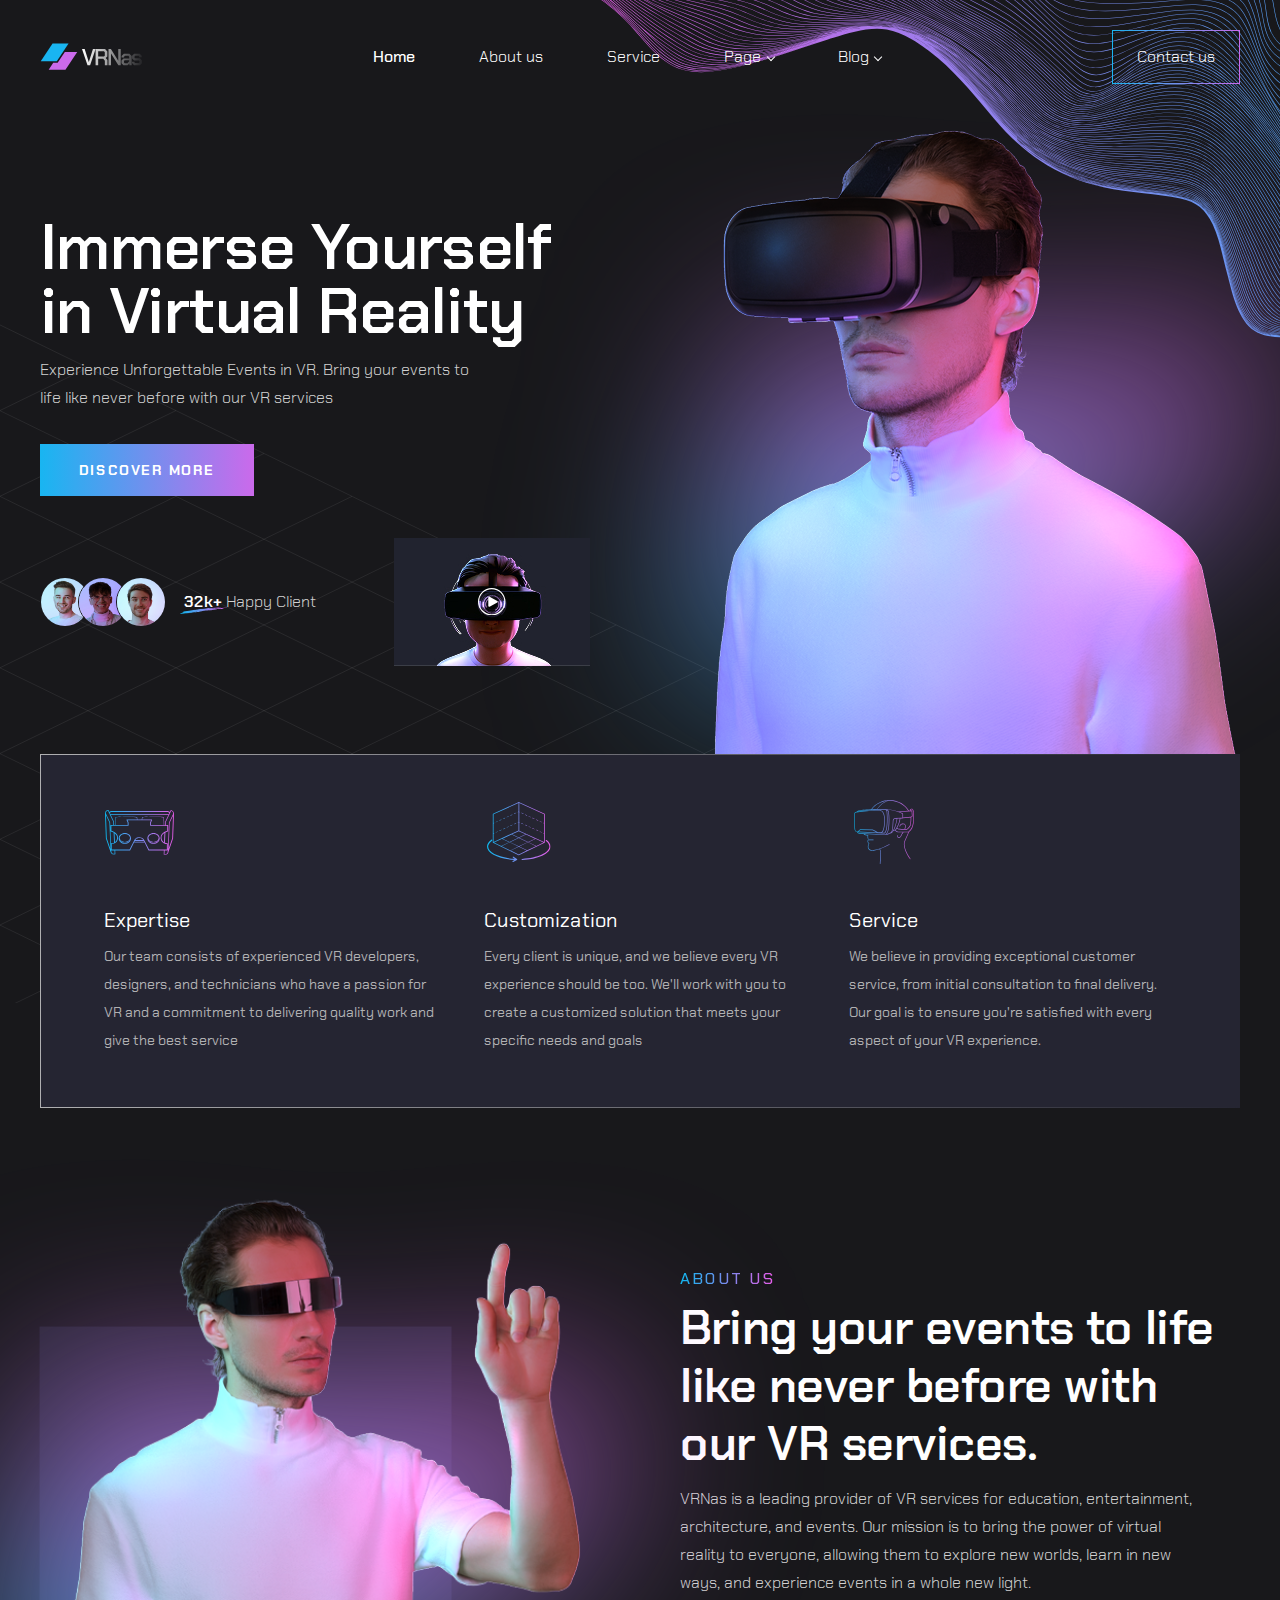
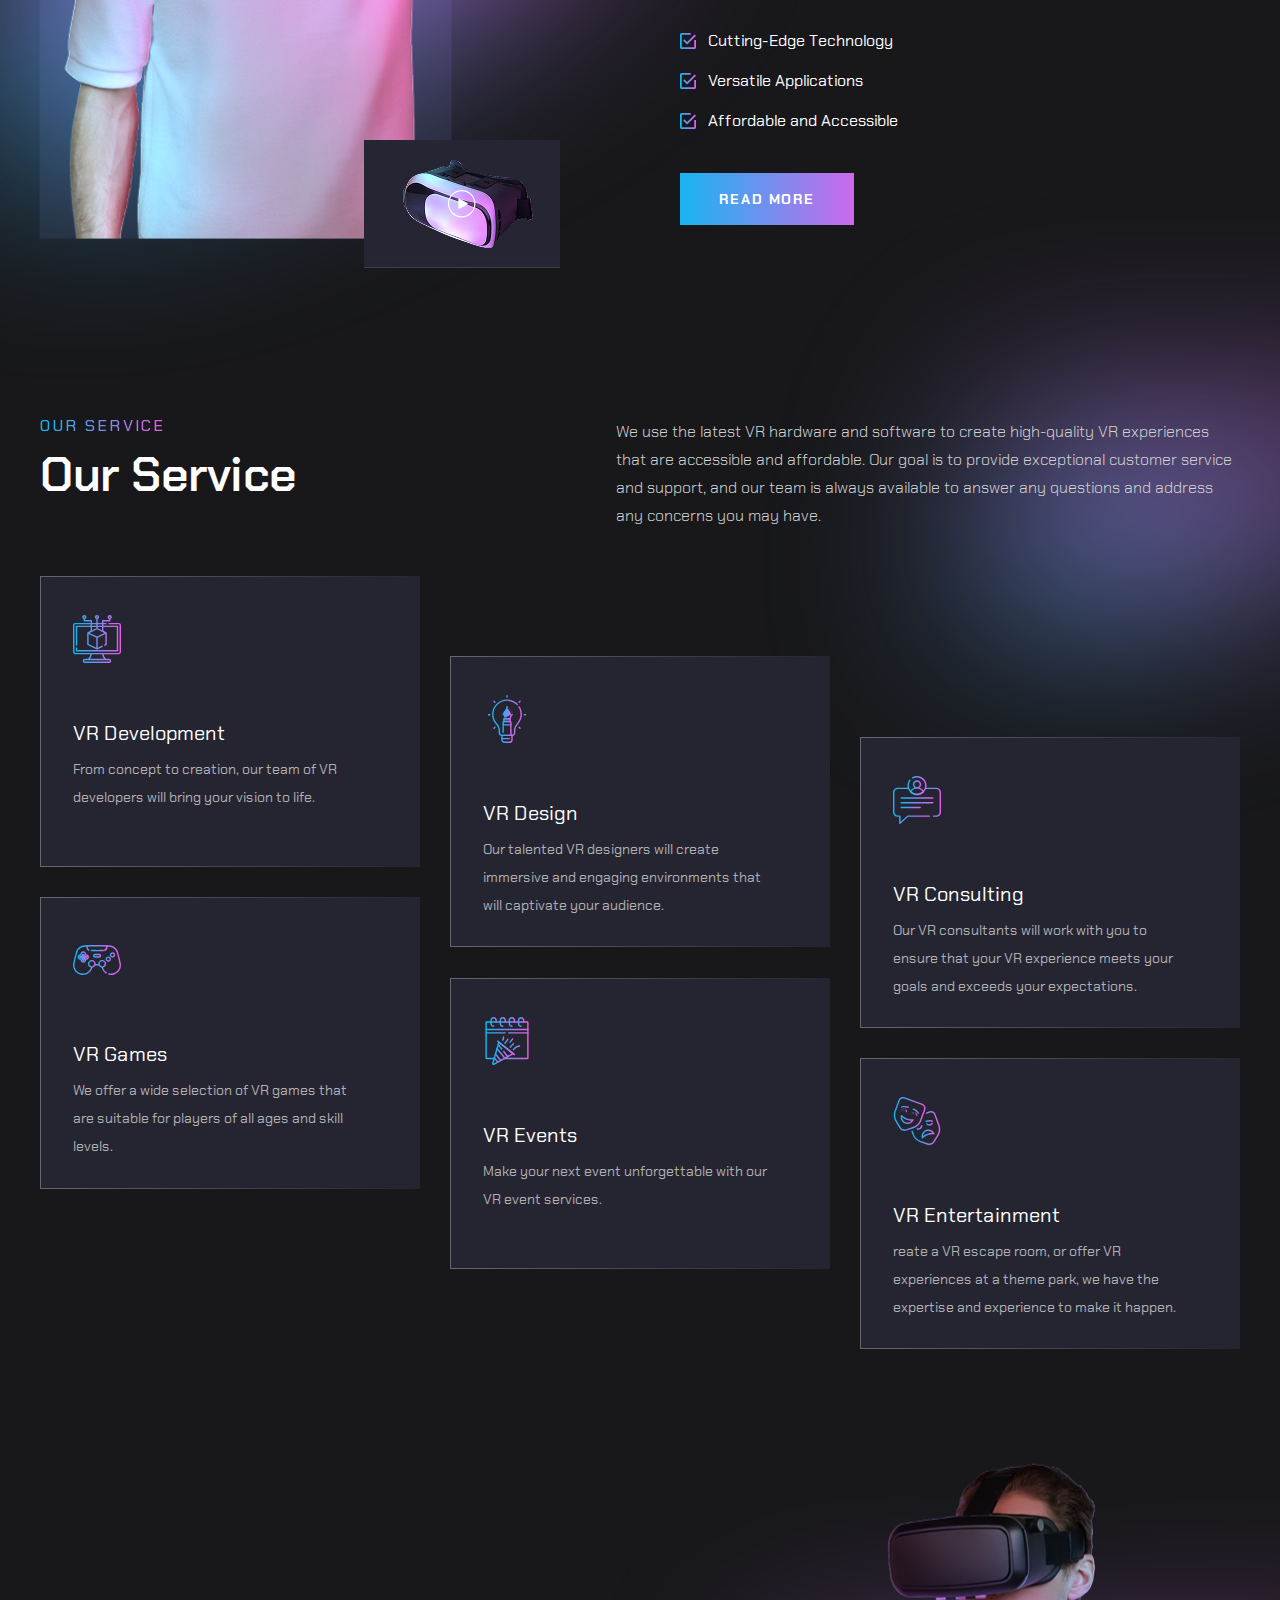
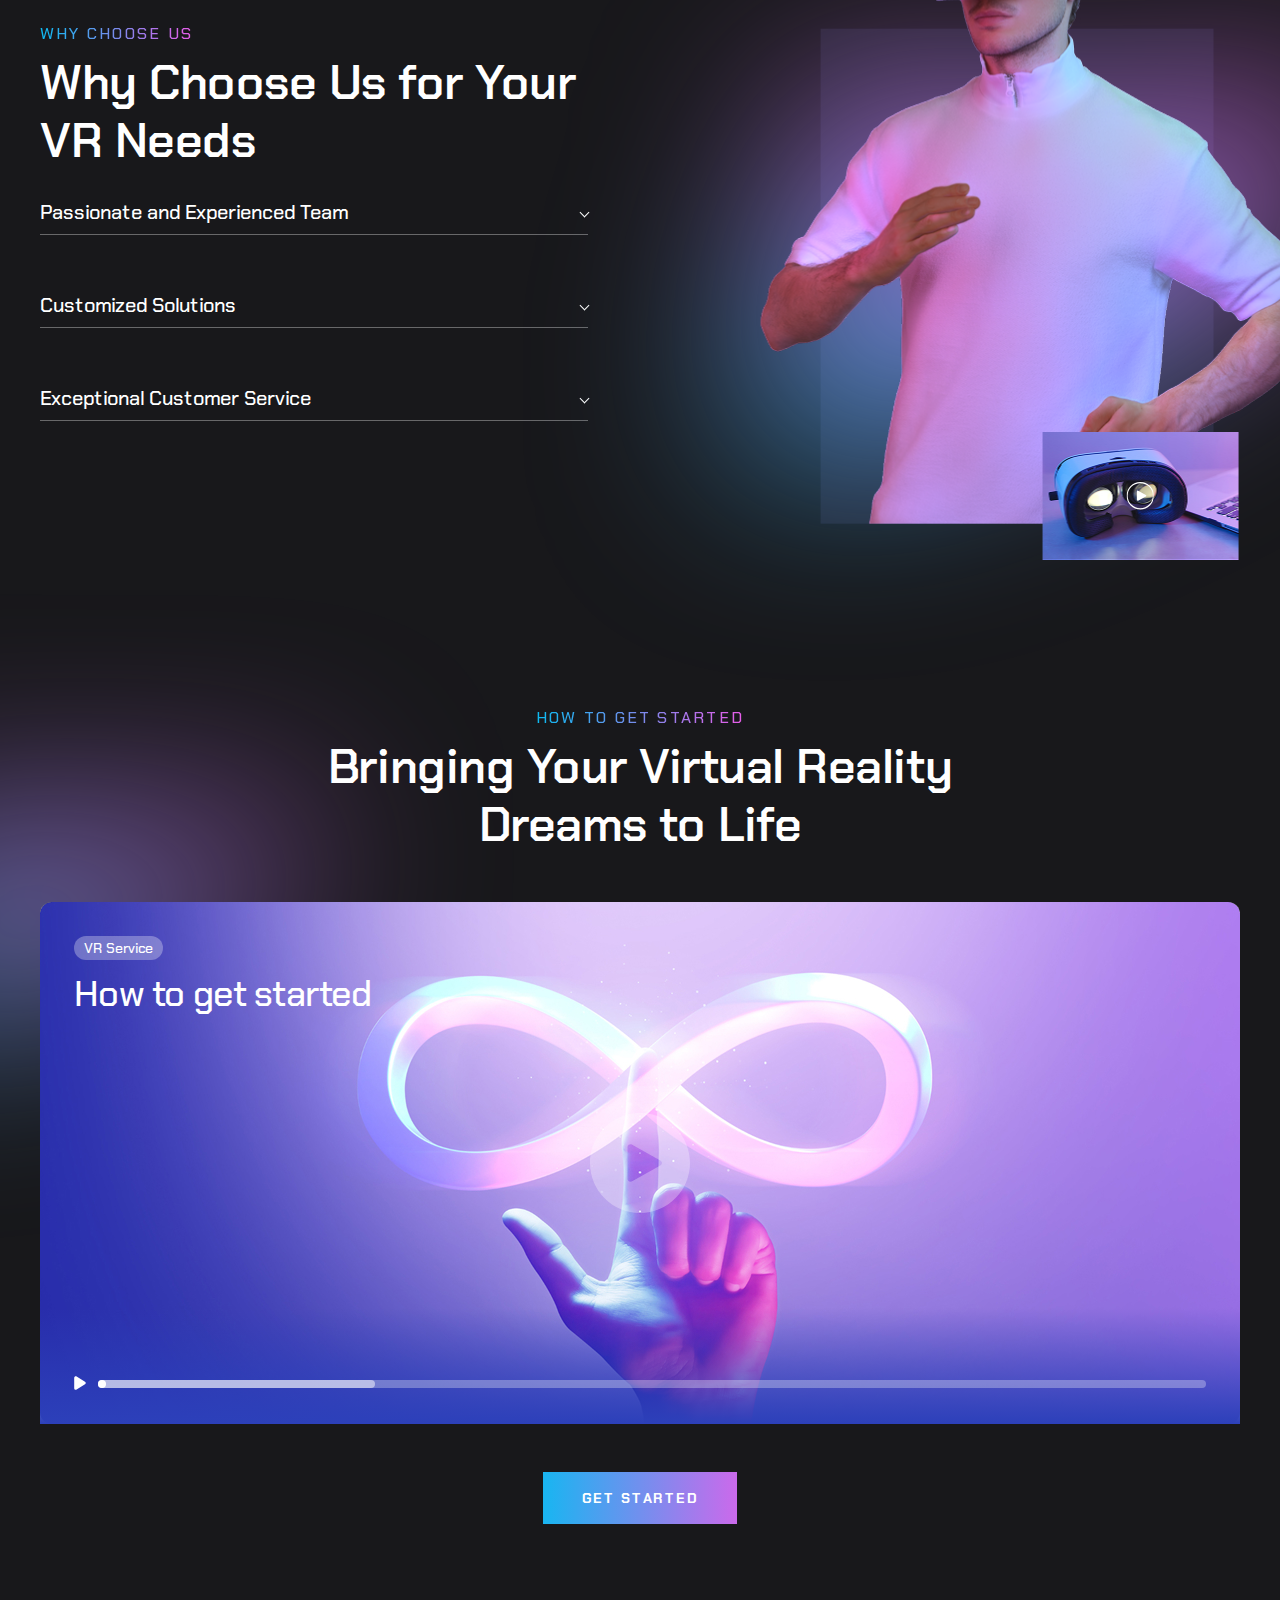
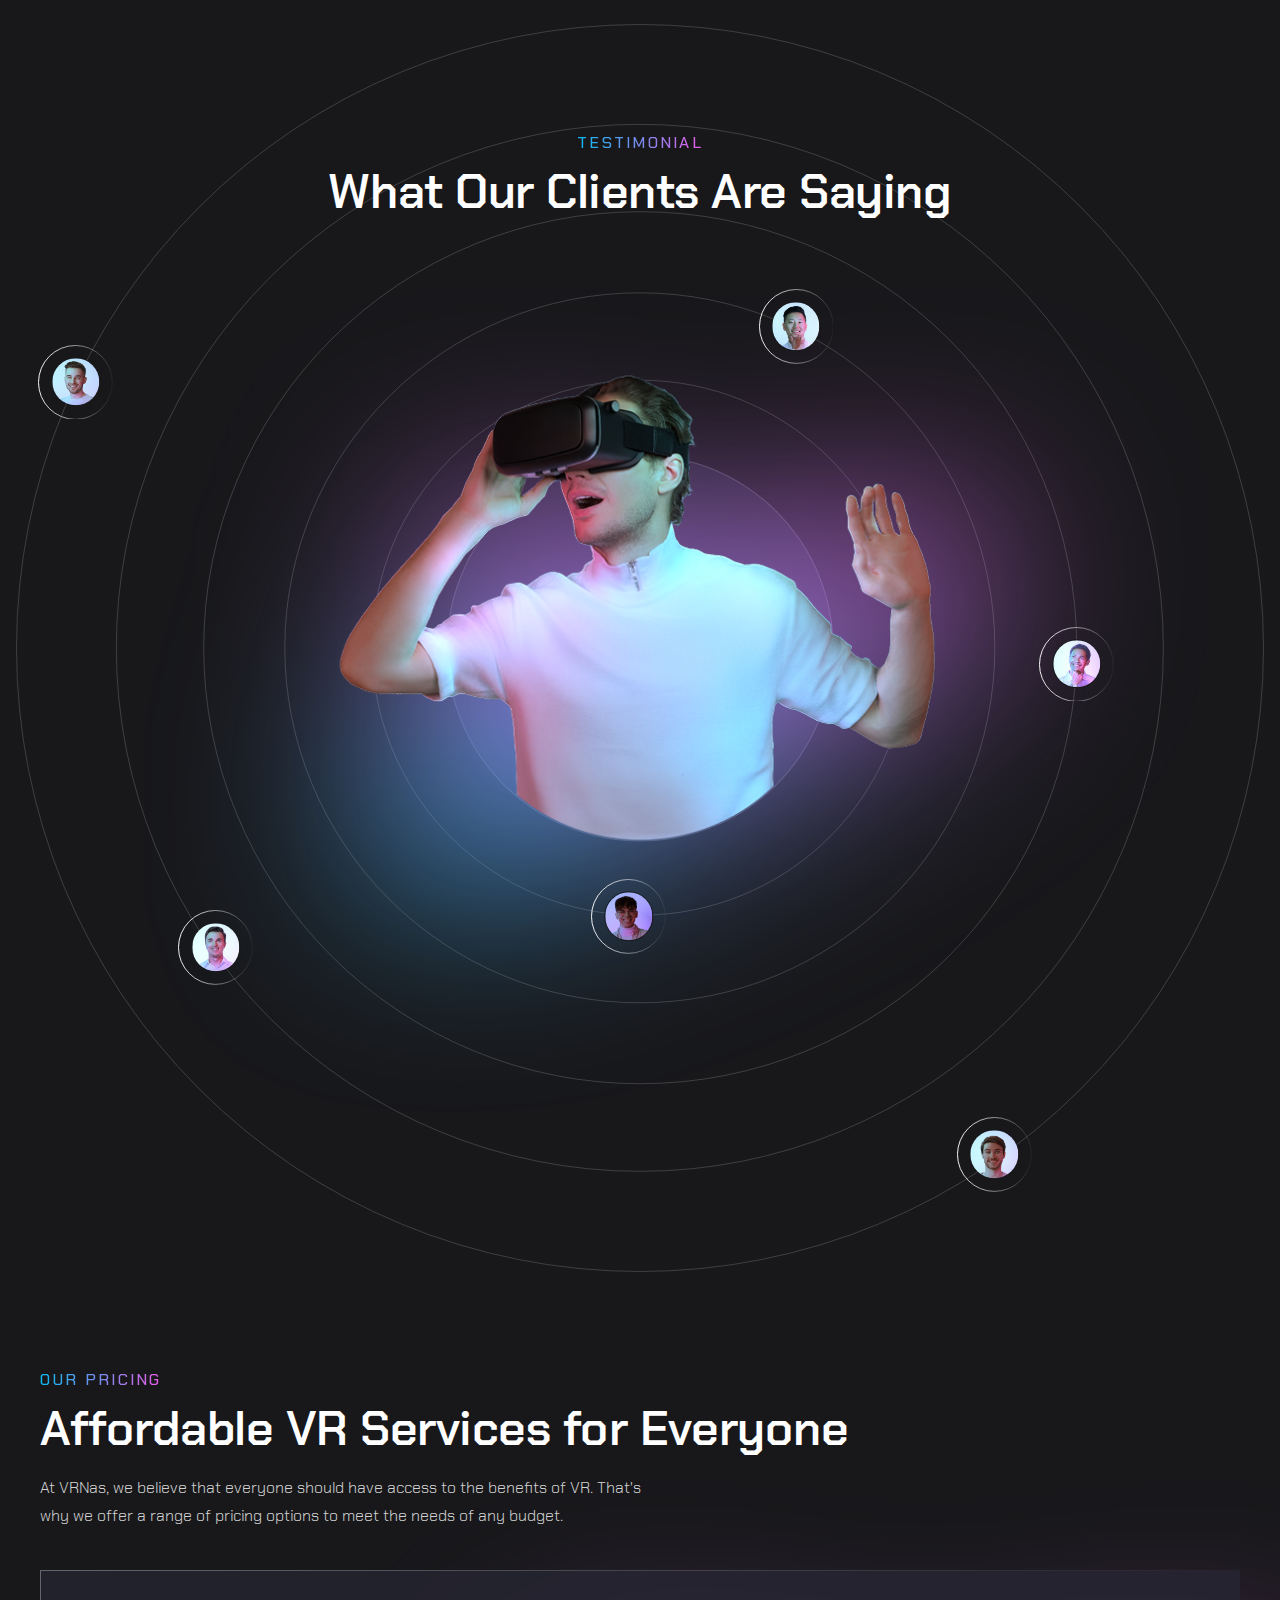
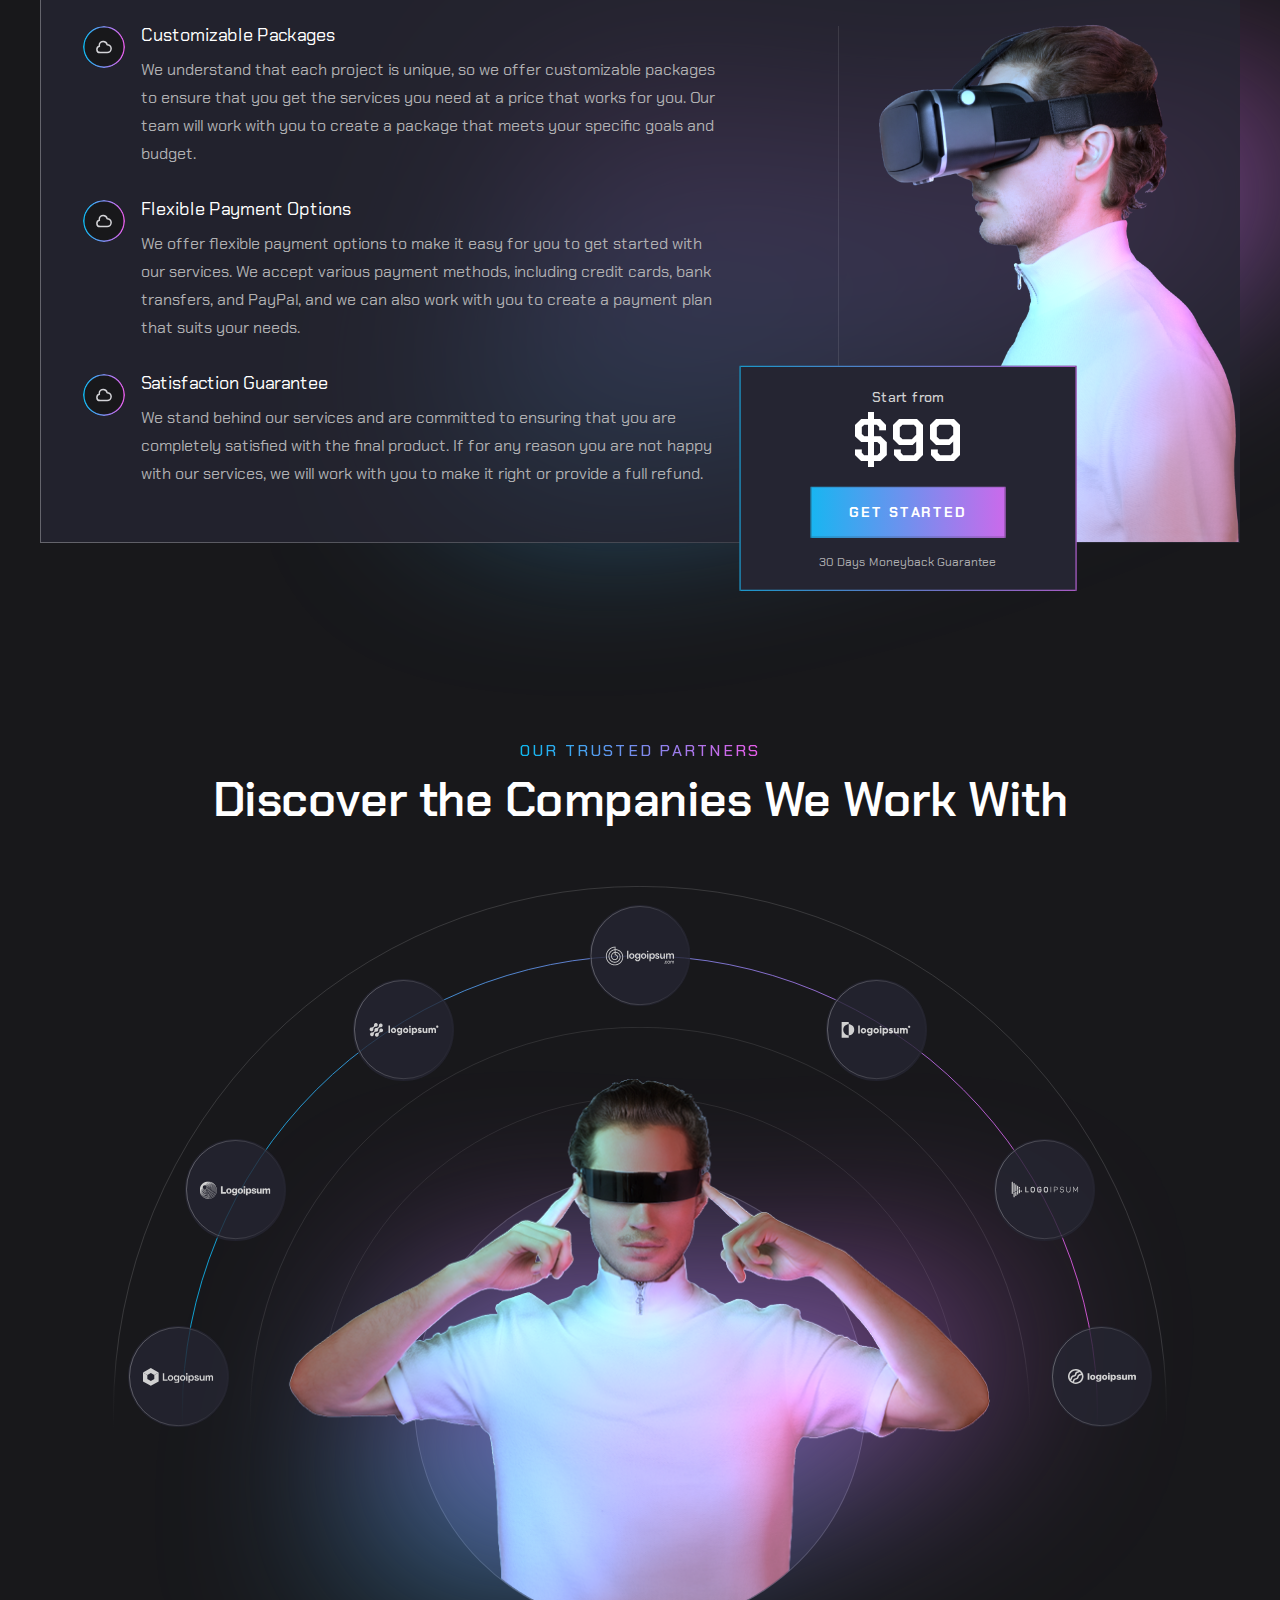
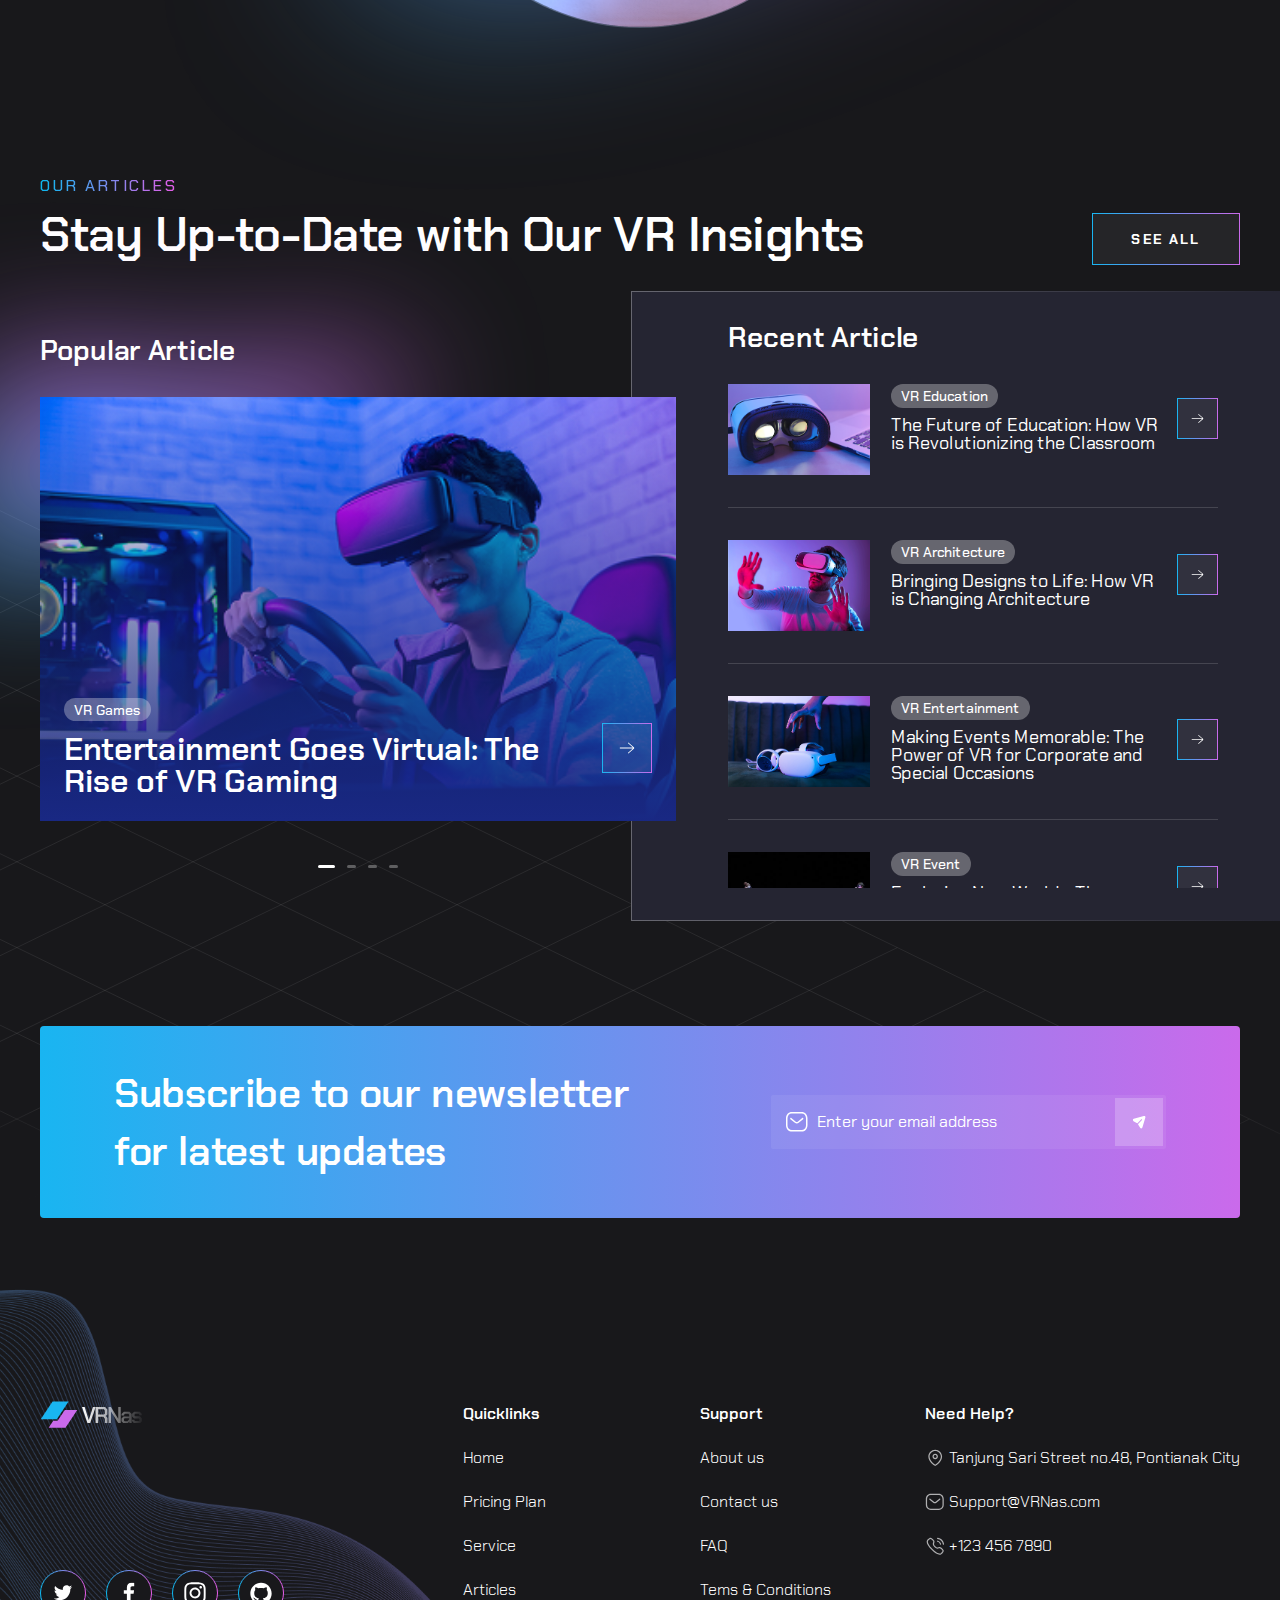
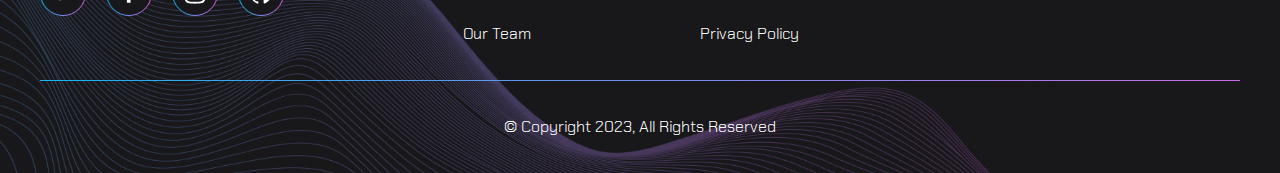
==== index.html @ c892d9ae "first commit" ====
<!DOCTYPE html>
<html>
<head>
    <meta charset="UTF-8">
    <meta name="viewport" content="width=device-width, initial-scale=1.0, maximum-scale=1.0, user-scalable=0">
    <meta name="robots" content="none">
    <meta name="Author" content="somePers">
    <link rel="stylesheet" href="css/index.css">
    <title>VRNas</title>
</head>
<body>
    <div class="_wrapper">
        <header class="header">
            <div class="header__corner-decor">
                <img src="img/decorations/corner_header.svg" alt="decor">
            </div>
            <div class="_container">
                <a class="header__logo logo" href="index.html">
                    <div class="logo__icon">
                        <svg width="38" height="30" viewBox="0 0 38 30" fill="none" xmlns="http://www.w3.org/2000/svg">
                            <path d="M12.5394 1.53809H28.5614L16.782 19.2095H0.76001L12.5394 1.53809Z" fill="#19B5F1" />
                            <path d="M13.241 20.8474L8.67859 27.692H25.4606L37.24 10.0205H24.8538L17.6369 20.8474H13.241Z" fill="#CA6AEB" />
                        </svg>
                    </div>
                    <div class="logo__title">
                        <svg width="59" height="16" viewBox="0 0 59 16" fill="none" xmlns="http://www.w3.org/2000/svg">
                            <path d="M0 0H2.62375L6.66869 12.8457H6.71242L10.7574 0H13.3811L7.9587 16H5.42241L0 0Z" fill="url(#paint0_linear_21_12729)" />
                            <path d="M25.0044 10.8343V16H22.4681V11.4743L20.8938 9.66857H15.9087V16H13.3724V0H22.6867L24.9169 2.35429V7.26857L23.3208 8.93714L25.0044 10.8343ZM15.9087 7.47429H21.5498L22.4243 6.56V3.15429L21.5498 2.24H15.9087V7.47429Z" fill="url(#paint1_linear_21_12729)" />
                            <path d="M26.0974 0H28.4151L35.6304 11.6343H35.6741V0H38.1011V16H35.7834L28.5681 4.38857H28.5244V16H26.0974V0Z" fill="url(#paint2_linear_21_12729)" />
                            <path d="M38.8762 13.9657V11.2686L40.8222 9.25714H46.4414V7.56571L45.6324 6.72H42.1996L41.3906 7.56571V8.29714H38.9637V6.97143L41.1939 4.61714H46.6381L48.8683 6.97143V16H46.6163V14.24L44.8671 16H40.8222L38.8762 13.9657ZM44.6266 13.9657L46.4414 12.1371V11.1771H42.0029L41.3032 11.8857V13.28L41.9591 13.9657H44.6266Z" fill="url(#paint3_linear_21_12729)" />
                            <path d="M49.2047 13.8743V12.48H51.6316V13.2114L52.2438 13.8743H55.9608L56.573 13.2114V11.9771L55.939 11.3143H51.2381L49.2921 9.25714V6.69714L51.2818 4.61714H56.7698L58.7813 6.74286V8.13714H56.3544V7.40571L55.7422 6.74286H52.3313L51.7191 7.40571V8.54857L52.3532 9.21143H57.0322L59 11.2914V13.92L57.0103 16H51.2162L49.2047 13.8743Z" fill="url(#paint4_linear_21_12729)" />
                            <defs>
                              <linearGradient id="paint0_linear_21_12729" x1="-6.82717e-07" y1="6.50001" x2="62" y2="13.5" gradientUnits="userSpaceOnUse">
                                <stop stop-color="white" />
                                <stop offset="1" stop-color="white" stop-opacity="0" />
                              </linearGradient>
                              <linearGradient id="paint1_linear_21_12729" x1="-6.82717e-07" y1="6.50001" x2="62" y2="13.5" gradientUnits="userSpaceOnUse">
                                <stop stop-color="white" />
                                <stop offset="1" stop-color="white" stop-opacity="0" />
                              </linearGradient>
                              <linearGradient id="paint2_linear_21_12729" x1="-6.82717e-07" y1="6.50001" x2="62" y2="13.5" gradientUnits="userSpaceOnUse">
                                <stop stop-color="white" />
                                <stop offset="1" stop-color="white" stop-opacity="0" />
                              </linearGradient>
                              <linearGradient id="paint3_linear_21_12729" x1="-6.82717e-07" y1="6.50001" x2="62" y2="13.5" gradientUnits="userSpaceOnUse">
                                <stop stop-color="white" />
                                <stop offset="1" stop-color="white" stop-opacity="0" />
                              </linearGradient>
                              <linearGradient id="paint4_linear_21_12729" x1="-6.82717e-07" y1="6.50001" x2="62" y2="13.5" gradientUnits="userSpaceOnUse">
                                <stop stop-color="white" />
                                <stop offset="1" stop-color="white" stop-opacity="0" />
                              </linearGradient>
                            </defs>
                        </svg>
                    </div>
                </a>
                <nav class="header__menu" data-menu="main">
                    <a class="header__menu-close" href="#" data-close-menu="main"></a>
                    <ul class="header__list">
                        <li class="header__menu-item _selected"><a href="./index.html">Home</a></li>
                        <li class="header__menu-item"><a href="./about.html">About us</a></li>
                        <li class="header__menu-item"><a href="./service.html">Service</a></li>
                        <li class="header__menu-item _has-list">
                            <a href="##" data-open-context="page">Page</a>
                            <ul class="header__second-list" data-context="page">
                                <a class="header__second-close" href="##" data-close-context="page"></a>
                                <li class="header__menu-item"><a href="./pricing_plan.html">Pricing Plan</a></li>
                                <li class="header__menu-item"><a href="./tems_&_conditions.html">Tems & Conditions</a></li>
                                <li class="header__menu-item"><a href="./privacy_policy.html">Privacy Policy</a></li>
                                <li class="header__menu-item"><a href="./faq.html">FAQ</a></li>
                            </ul>
                        </li>
                        <li class="header__menu-item _has-list">
                            <a href="#" data-open-context="blog">Blog</a>
                            <ul class="header__second-list" data-context="blog">
                                <a class="header__second-close" href="#" data-close-context="blog"></a>
                                <li class="header__menu-item"><a href="./articles.html">Articles</a></li>
                                <li class="header__menu-item"><a href="./team.html">Our Team</a></li>
                            </ul>
                        </li>
                        <li class="header__menu-item _contacts"><a href="./contacts.html">Contact us</a></li>
                    </ul>
                </nav>
                <a href="#" class="header__contact-us">Contact us</a>
                <a class="header__burger" href="#" data-open-menu="main">
                    <svg width="16" height="16" viewBox="0 0 16 16" fill="none" xmlns="http://www.w3.org/2000/svg">
                        <path d="M2.66667 4H13.3333V5.33333H2.66667V4ZM5.33333 7.33333H13.3333V8.66667H5.33333V7.33333ZM8.66667 10.6667H13.3333V12H8.66667V10.6667Z" fill="white" />
                    </svg>
                </a>
            </div>
        </header>
        <main class="page">
            <section class="greeting">
                <div class="greeting__net-decor">
                    <img src="img/decorations/net_top.svg" alt="decoration">
                </div>
                <div class="_container">
                    <div class="greeting__illustration">
                        <div class="greeting__info">
                            <div class="greeting__text-wrapper">
                                <h1 class="greeting__title">Immerse Yourself in Virtual Reality</h1>
                                <p class="greeting__description">Experience Unforgettable Events in VR. Bring your events to life like never before with our VR services</p>
                                <a href="#" class="greeting__more grad-button">discover more</a>
                            </div>
                            <div class="greeting__row">
                                <div class="greeting__clients">
                                    <div class="greeting__clients-avatars">
                                        <div class="greeting__clients-avatar avatar">
                                            <img src="img/photos/photo_0.jpg" alt="client">
                                        </div>
                                        <div class="greeting__clients-avatar avatar">
                                            <img src="img/photos/photo_1.jpg" alt="client">
                                        </div>
                                        <div class="greeting__clients-avatar avatar">
                                            <img src="img/photos/photo_2.jpg" alt="client">
                                        </div>
                                    </div>
                                    <p class="greeting__clients-text"><span>32k+<img src="img/decorations/underline.svg" alt="line"></span> Happy Client</p>
                                </div>
                                <a href="#" class="greeting__video-link video-link">
                                    <div class="video-link__preview">
                                        <img src="img/video-previews/preview_0.jpg" alt="preview">
                                    </div>
                                    <div class="video-link__play-icon">
                                        <svg width="28" height="28" viewBox="0 0 28 28" fill="none" xmlns="http://www.w3.org/2000/svg">
                                            <g filter="url(#filter0_b_11_242)">
                                              <rect x="0.583333" y="0.583333" width="26.8333" height="26.8333" rx="13.4167" stroke="white" stroke-width="1.16667" />
                                              <path d="M19.6875 13.2664C20.2708 13.5924 20.2708 14.4076 19.6875 14.7336L11.8125 19.1352C11.2292 19.4613 10.5 19.0537 10.5 18.4016L10.5 9.59836C10.5 8.94626 11.2292 8.53871 11.8125 8.86475L19.6875 13.2664Z" fill="white" />
                                            </g>
                                            <defs>
                                              <filter id="filter0_b_11_242" x="-6.22222" y="-6.22222" width="40.4444" height="40.4444" filterUnits="userSpaceOnUse" color-interpolation-filters="sRGB">
                                                <feFlood flood-opacity="0" result="BackgroundImageFix" />
                                                <feGaussianBlur in="BackgroundImageFix" stdDeviation="3.11111" />
                                                <feComposite in2="SourceAlpha" operator="in" result="effect1_backgroundBlur_11_242" />
                                                <feBlend mode="normal" in="SourceGraphic" in2="effect1_backgroundBlur_11_242" result="shape" />
                                              </filter>
                                            </defs>
                                        </svg>
                                    </div>
                                </a>
                            </div>
                        </div>
                        <div class="greeting__none-wrapper">
                            <a href="#" class="greeting__video-link _none video-link">
                                <div class="video-link__preview">
                                    <img src="img/video-previews/preview_0.jpg" alt="preview">
                                </div>
                                <div class="video-link__play-icon">
                                    <svg width="28" height="28" viewBox="0 0 28 28" fill="none" xmlns="http://www.w3.org/2000/svg">
                                        <g filter="url(#filter0_b_11_242)">
                                          <rect x="0.583333" y="0.583333" width="26.8333" height="26.8333" rx="13.4167" stroke="white" stroke-width="1.16667" />
                                          <path d="M19.6875 13.2664C20.2708 13.5924 20.2708 14.4076 19.6875 14.7336L11.8125 19.1352C11.2292 19.4613 10.5 19.0537 10.5 18.4016L10.5 9.59836C10.5 8.94626 11.2292 8.53871 11.8125 8.86475L19.6875 13.2664Z" fill="white" />
                                        </g>
                                        <defs>
                                          <filter id="filter0_b_11_242" x="-6.22222" y="-6.22222" width="40.4444" height="40.4444" filterUnits="userSpaceOnUse" color-interpolation-filters="sRGB">
                                            <feFlood flood-opacity="0" result="BackgroundImageFix" />
                                            <feGaussianBlur in="BackgroundImageFix" stdDeviation="3.11111" />
                                            <feComposite in2="SourceAlpha" operator="in" result="effect1_backgroundBlur_11_242" />
                                            <feBlend mode="normal" in="SourceGraphic" in2="effect1_backgroundBlur_11_242" result="shape" />
                                          </filter>
                                        </defs>
                                    </svg>
                                </div>
                            </a>
                            <div class="greeting__object">
                                <div class="greeting__light">
                                    <img src="img/decorations/light.svg" alt="light">
                                </div>
                                <img src="img/objects/object_greeting.png" alt="object">
                            </div>
                        </div>
                    </div>
                    <div class="greeting__arguments arguments">
                        <div class="arguments__argument">
                            <div class="arguments__icon">
                                <img src="img/content-icons/expertise.svg" alt="icon">
                            </div>
                            <div class="arguments__text-info">
                                <h3 class="arguments__title">Expertise</h3>
                                <p class="arguments__offer">Our team consists of experienced VR developers, designers, and technicians who have a passion for VR and a commitment to delivering quality work and give the best service</p>
                            </div>
                        </div>
                        <div class="arguments__argument">
                            <div class="arguments__icon">
                                <img src="img/content-icons/customization.svg" alt="icon">
                            </div>
                            <div class="arguments__text-info">
                                <h3 class="arguments__title">Customization</h3>
                                <p class="arguments__offer">Every client is unique, and we believe every VR experience should be too. We'll work with you to create a customized solution that meets your specific needs and goals</p>
                            </div>
                        </div>
                        <div class="arguments__argument">
                            <div class="arguments__icon">
                                <img src="img/content-icons/service.svg" alt="icon">
                            </div>
                            <div class="arguments__text-info">
                                <h3 class="arguments__title">Service</h3>
                                <p class="arguments__offer">We believe in providing exceptional customer service, from initial consultation to final delivery. Our goal is to ensure you're satisfied with every aspect of your VR experience.</p>
                            </div>
                        </div>
                    </div>
                </div>
            </section>

            <section class="about">
                <div class="_container">
                    <div class="about__group">
                        <div class="about__object">
                            <div class="about__background"></div>
                            <div class="about__light">
                                <img src="img/decorations/light.svg" alt="light">
                            </div>
                            <img src="img/objects/object_about.png" alt="object">
                        </div>
                        <a href="#" class="about__video-link video-link">
                            <div class="video-link__preview">
                                <img src="img/video-previews/preview_1.jpg" alt="preview">
                            </div>
                            <div class="video-link__play-icon">
                                <svg width="28" height="28" viewBox="0 0 28 28" fill="none" xmlns="http://www.w3.org/2000/svg">
                                    <g filter="url(#filter0_b_11_242)">
                                      <rect x="0.583333" y="0.583333" width="26.8333" height="26.8333" rx="13.4167" stroke="white" stroke-width="1.16667" />
                                      <path d="M19.6875 13.2664C20.2708 13.5924 20.2708 14.4076 19.6875 14.7336L11.8125 19.1352C11.2292 19.4613 10.5 19.0537 10.5 18.4016L10.5 9.59836C10.5 8.94626 11.2292 8.53871 11.8125 8.86475L19.6875 13.2664Z" fill="white" />
                                    </g>
                                    <defs>
                                      <filter id="filter0_b_11_242" x="-6.22222" y="-6.22222" width="40.4444" height="40.4444" filterUnits="userSpaceOnUse" color-interpolation-filters="sRGB">
                                        <feFlood flood-opacity="0" result="BackgroundImageFix" />
                                        <feGaussianBlur in="BackgroundImageFix" stdDeviation="3.11111" />
                                        <feComposite in2="SourceAlpha" operator="in" result="effect1_backgroundBlur_11_242" />
                                        <feBlend mode="normal" in="SourceGraphic" in2="effect1_backgroundBlur_11_242" result="shape" />
                                      </filter>
                                    </defs>
                                </svg>
                            </div>
                        </a>
                    </div>
                    <div class="about__info">
                        <div class="about__text-info">
                            <p class="about__tag tag">ABOUT US</p>
                            <h2 class="about__title title">Bring your events to life like never before with our VR services.</h2>
                            <p class="about__offer">VRNas is a leading provider of VR services for education, entertainment, architecture, and events. Our mission is to bring the power of virtual reality to everyone, allowing them to explore new worlds, learn in new ways, and experience events in a whole new light.</p>
                            <ul class="about__list">
                                <li class="about__list-item">Cutting-Edge Technology</li>
                                <li class="about__list-item">Versatile Applications</li>
                                <li class="about__list-item">Affordable and Accessible</li>
                            </ul>
                        </div>
                        <a href="#" class="about__more grad-button">READ MORE</a>
                    </div>
                </div>
            </section>

            <section class="services">
                <div class="_container">
                    <div class="services__light">
                        <img src="img/decorations/light_2.svg" alt="light">
                    </div>
                    <div class="services__header">
                        <div class="services__head">
                            <p class="services__tag tag">OUR SERVICE</p>
                            <h2 class="services__title title">Our Service</h2>
                        </div>
                        <p class="services__offer">We use the latest VR hardware and software to create high-quality VR experiences that are accessible and affordable. Our goal is to provide exceptional customer service and support, and our team is always available to answer any questions and address any concerns you may have.</p>
                    </div>
                    <section class="services__services">
                        <article class="services__service service">
                            <div class="service__icon">
                                <img src="img/content-icons/development.svg" alt="icon">
                            </div>
                            <div class="service__text-info">
                                <h3 class="service__title">VR Development</h3>
                                <p class="service__offer">From concept to creation, our team of VR developers will bring your vision to life.</p>
                            </div>
                            <div class="service__cover">
                                <a href="#" class="service__more grad-button">LEARN MORE</a>
                            </div>
                        </article>
    
                        <article class="services__service service">
                            <div class="service__icon">
                                <img src="img/content-icons/design.svg" alt="icon">
                            </div>
                            <div class="service__text-info">
                                <h3 class="service__title">VR Design</h3>
                                <p class="service__offer">Our talented VR designers will create immersive and engaging environments that will captivate your audience.</p>
                            </div>
                            <div class="service__cover">
                                <a href="#" class="service__more grad-button">LEARN MORE</a>
                            </div>
                        </article>
    
                        <article class="services__service service">
                            <div class="service__icon">
                                <img src="img/content-icons/consulting.svg" alt="icon">
                            </div>
                            <div class="service__text-info">
                                <h3 class="service__title">VR Consulting</h3>
                                <p class="service__offer">Our VR consultants will work with you to ensure that your VR experience meets your goals and exceeds your expectations.</p>
                            </div>
                            <div class="service__cover">
                                <a href="#" class="service__more grad-button">LEARN MORE</a>
                            </div>
                        </article>
    
                        <article class="services__service service">
                            <div class="service__icon">
                                <img src="img/content-icons/games.svg" alt="icon">
                            </div>
                            <div class="service__text-info">
                                <h3 class="service__title">VR Games</h3>
                                <p class="service__offer">We offer a wide selection of VR games that are suitable for players of all ages and skill levels.</p>
                            </div>
                            <div class="service__cover">
                                <a href="#" class="service__more grad-button">LEARN MORE</a>
                            </div>
                        </article>
    
                        <article class="services__service service">
                            <div class="service__icon">
                                <img src="img/content-icons/events.svg" alt="icon">
                            </div>
                            <div class="service__text-info">
                                <h3 class="service__title">VR Events</h3>
                                <p class="service__offer">Make your next event unforgettable with our VR event services.</p>
                            </div>
                            <div class="service__cover">
                                <a href="#" class="service__more grad-button">LEARN MORE</a>
                            </div>
                        </article>
    
                        <article class="services__service service">
                            <div class="service__icon">
                                <img src="img/content-icons/entertainment.svg" alt="icon">
                            </div>
                            <div class="service__text-info">
                                <h3 class="service__title">VR Entertainment</h3>
                                <p class="service__offer">reate a VR escape room, or offer VR experiences at a theme park, we have the expertise and experience to make it happen.</p>
                            </div>
                            <div class="service__cover">
                                <a href="#" class="service__more grad-button">LEARN MORE</a>
                            </div>
                        </article>
                    </section>
                </div>
            </section>

            <section class="choose-us">
                <div class="_container">
                    <div class="choose-us__why-us why-us">
                        <p class="why-us__tag tag">WHY CHOOSE US</p>
                        <h2 class="why-us__title title">Why Choose Us for Your VR Needs</h2>
                        <div class="why-us__spoilers">
                            <div class="why-us__spoiler spoiler">
                                <a href="##" class="spoiler__title" data-spoiler-button>Passionate and Experienced Team</a>
                                <div class="spoiler__body">
                                    <p class="spoiler__offer">We are proud of our team of VR experts who are passionate about VR and dedicated to delivering the highest quality work. Our team consists of experienced VR developers, designers, and technicians who have a proven track record of creating immersive and engaging VR experiences.</p>
                                </div>
                            </div>
                            <div class="why-us__spoiler spoiler">
                                <a href="##" class="spoiler__title" data-spoiler-button>Customized Solutions</a>
                                <div class="spoiler__body">
                                    <p class="spoiler__offer">We are proud of our team of VR experts who are passionate about VR and dedicated to delivering the highest quality work. Our team consists of experienced VR developers, designers, and technicians who have a proven track record of creating immersive and engaging VR experiences.</p>
                                </div>
                            </div>
                            <div class="why-us__spoiler spoiler">
                                <a href="##" class="spoiler__title" data-spoiler-button>Exceptional Customer Service</a>
                                <div class="spoiler__body">
                                    <p class="spoiler__offer">We are proud of our team of VR experts who are passionate about VR and dedicated to delivering the highest quality work. Our team consists of experienced VR developers, designers, and technicians who have a proven track record of creating immersive and engaging VR experiences.</p>
                                </div>
                            </div>
                        </div>
                    </div>
                    <div class="choose-us__group">
                        <div class="choose-us__object">
                            <div class="choose-us__background"></div>
                            <div class="choose-us__light">
                                <img src="img/decorations/light.svg" alt="light">
                            </div>
                            <img src="img/objects/object_choose-us.png" alt="object">
                        </div>
                        <a href="#" class="choose-us__video-link video-link">
                            <div class="video-link__preview">
                                <img src="img/video-previews/preview_2.jpg" alt="preview">
                            </div>
                            <div class="video-link__play-icon">
                                <svg width="28" height="28" viewBox="0 0 28 28" fill="none" xmlns="http://www.w3.org/2000/svg">
                                    <g filter="url(#filter0_b_11_242)">
                                      <rect x="0.583333" y="0.583333" width="26.8333" height="26.8333" rx="13.4167" stroke="white" stroke-width="1.16667" />
                                      <path d="M19.6875 13.2664C20.2708 13.5924 20.2708 14.4076 19.6875 14.7336L11.8125 19.1352C11.2292 19.4613 10.5 19.0537 10.5 18.4016L10.5 9.59836C10.5 8.94626 11.2292 8.53871 11.8125 8.86475L19.6875 13.2664Z" fill="white" />
                                    </g>
                                    <defs>
                                      <filter id="filter0_b_11_242" x="-6.22222" y="-6.22222" width="40.4444" height="40.4444" filterUnits="userSpaceOnUse" color-interpolation-filters="sRGB">
                                        <feFlood flood-opacity="0" result="BackgroundImageFix" />
                                        <feGaussianBlur in="BackgroundImageFix" stdDeviation="3.11111" />
                                        <feComposite in2="SourceAlpha" operator="in" result="effect1_backgroundBlur_11_242" />
                                        <feBlend mode="normal" in="SourceGraphic" in2="effect1_backgroundBlur_11_242" result="shape" />
                                      </filter>
                                    </defs>
                                </svg>
                            </div>
                        </a>
                    </div>
                </div>
            </section>

            <section class="video-presentation">
                <div class="_container">
                    <div class="video-presentation__light">
                        <img src="img/decorations/light_2.svg" alt="light">
                    </div>
                    <div class="video-presentation__head">
                        <p class="video-presentation__tag tag">HOW TO GET STARTED</p>
                        <h2 class="video-presentation__title title">Bringing Your Virtual Reality Dreams to Life</h2>
                    </div>
                    <div class="video-presentation__video-player video-player">
                        <div class="video-player__bottom-decoration"></div>
                        <video src="#" class="video-player__video" poster="img/video-previews/preview_3.jpg"></video>
                        <div class="video-player__controls">
                            <div class="video-player__head">
                                <p class="video-player__video-tag article-tag">VR Service</p>
                                <h3 class="video-player__video-name">How to get started</h3>
                            </div>
                            <a href="##" class="video-player__play-big">
                                <svg width="100" height="100" viewBox="0 0 100 100" fill="none" xmlns="http://www.w3.org/2000/svg">
                                    <path fill-rule="evenodd" clip-rule="evenodd" d="M50 100C77.6142 100 100 77.6142 100 50C100 22.3858 77.6142 0 50 0C22.3858 0 0 22.3858 0 50C0 77.6142 22.3858 100 50 100ZM42.1875 68.3402L70.3125 52.62C72.3958 51.4556 72.3958 48.5444 70.3125 47.38L42.1875 31.6598C40.1042 30.4954 37.5 31.9509 37.5 34.2799V65.7201C37.5 68.049 40.1042 69.5046 42.1875 68.3402Z" fill="white" fill-opacity="0.3" />
                                </svg>
                            </a>
                            <div class="video-player__bottom-controls">
                                <a href="##" class="video-player__play-small">
                                    <svg width="12" height="14" viewBox="0 0 12 14" fill="none" xmlns="http://www.w3.org/2000/svg">
                                        <path d="M0.199951 1.86327C0.199951 0.611555 1.57248 -0.155405 2.63851 0.500614L10.9856 5.63731C12.0009 6.26209 12.0009 7.73784 10.9856 8.36262L2.63851 13.4993C1.57247 14.1553 0.199951 13.3884 0.199951 12.1367V1.86327Z" fill="white" />
                                    </svg>
                                </a>
                                <div class="video-player__progress-bar">
                                    <span class="video-player__loaded-line"></span>
                                    <span class="video-player__progress-line"></span>
                                    <span class="video-player__progress-dot"></span>
                                </div>
                            </div>
                        </div>
                    </div>
                    <a href="#" class="video-presentation__start grad-button">GET STARTED</a>
                </div>
            </section>

            <section class="comments-presentation">
                <div class="_container">
                    <div class="comments-presentation__head">
                        <p class="comments-presentation__tag tag">TESTIMONIAL</p>
                        <h2 class="comments-presentation__title title">What Our Clients Are Saying</h2>
                    </div>
                    <div class="comments-presentation__illustration">
                        <div class="comments-presentation__circle"></div>
                        <div class="comments-presentation__circle"></div>
                        <div class="comments-presentation__circle"></div>
                        <div class="comments-presentation__circle"></div>
                        <div class="comments-presentation__circle"></div>
                        
                        <div class="comments-presentation__object">
                            <div class="comments-presentation__light">
                                <img src="img/decorations/light.svg" alt="light">
                            </div>
                            <div class="comments-presentation__picture">
                                <img src="img/objects/object_comments(1).png" class="comments-presentation__picture-1" alt="picture">
                                <img src="img/objects/object_comments(2).png" class="comments-presentation__picture-2" alt="picture">
                            </div>
                        </div>
                        
                        <a href="##" class="comments-presentation__user _user-1">
                            <div class="comments-presentation__light-hover">
                                <img src="img/decorations/light_hover.svg" alt="light">
                            </div>
                            <div class="comments-presentation__border">
                                <svg width="75" height="75" viewBox="0 0 75 75" fill="none" xmlns="http://www.w3.org/2000/svg">
                                    <circle cx="37.5" cy="37.5" r="37" fill-opacity="0.6" stroke="url(#dark-gradient)" />
                                    <defs>
                                      <linearGradient id="color-gradient" x1="0" y1="37.5" x2="75" y2="37.5" gradientUnits="userSpaceOnUse">
                                        <stop stop-color="#0CBAF1" />
                                        <stop offset="1" stop-color="#E95CE9" />
                                      </linearGradient>
                                      <linearGradient id="dark-gradient" x1="-7.86786e-07" y1="-2.70954" x2="81.0922" y2="4.27571" gradientUnits="userSpaceOnUse">
                                        <stop stop-color="white" />
                                        <stop offset="1" stop-color="white" stop-opacity="0" />
                                      </linearGradient>
                                    </defs>
                                </svg>
                            </div>
                            <div class="comments-presentation__avatar avatar">
                                <img src="img/photos/photo_0.jpg" alt="avatar">
                            </div>
                            <div class="comments-presentation__drop-info">
                                <p class="comments-presentation__offer">The team was professional, responsive, and a pleasure to work with. We highly recommend VRNas for any VR needs.</p>
                                <p class="comments-presentation__signature">Robert Fox <span></span>- CEO Anono</span></p>
                            </div>
                        </a>
                        <a href="##" class="comments-presentation__user _user-2">
                            <div class="comments-presentation__light-hover">
                                <img src="img/decorations/light_hover.svg" alt="light">
                            </div>
                            <div class="comments-presentation__border">
                                <svg width="75" height="75" viewBox="0 0 75 75" fill="none" xmlns="http://www.w3.org/2000/svg">
                                    <circle cx="37.5" cy="37.5" r="37" fill-opacity="0.6" stroke="url(#dark-gradient)" />
                                    <defs>
                                      <linearGradient id="color-gradient" x1="0" y1="37.5" x2="75" y2="37.5" gradientUnits="userSpaceOnUse">
                                        <stop stop-color="#0CBAF1" />
                                        <stop offset="1" stop-color="#E95CE9" />
                                      </linearGradient>
                                      <linearGradient id="dark-gradient" x1="-7.86786e-07" y1="-2.70954" x2="81.0922" y2="4.27571" gradientUnits="userSpaceOnUse">
                                        <stop stop-color="white" />
                                        <stop offset="1" stop-color="white" stop-opacity="0" />
                                      </linearGradient>
                                    </defs>
                                </svg>
                            </div>
                            <div class="comments-presentation__avatar avatar">
                                <img src="img/photos/photo_2.jpg" alt="avatar">
                            </div>
                            <div class="comments-presentation__drop-info">
                                <p class="comments-presentation__offer">The team was professional, responsive, and a pleasure to work with. We highly recommend VRNas for any VR needs.</p>
                                <p class="comments-presentation__signature">Robert Fox <span>- CEO Anono</span></p>
                            </div>
                        </a>
                        <a href="##" class="comments-presentation__user _user-3">
                            <div class="comments-presentation__light-hover">
                                <img src="img/decorations/light_hover.svg" alt="light">
                            </div>
                            <div class="comments-presentation__border">
                                <svg width="75" height="75" viewBox="0 0 75 75" fill="none" xmlns="http://www.w3.org/2000/svg">
                                    <circle cx="37.5" cy="37.5" r="37" fill-opacity="0.6" stroke="url(#dark-gradient)" />
                                    <defs>
                                      <linearGradient id="color-gradient" x1="0" y1="37.5" x2="75" y2="37.5" gradientUnits="userSpaceOnUse">
                                        <stop stop-color="#0CBAF1" />
                                        <stop offset="1" stop-color="#E95CE9" />
                                      </linearGradient>
                                      <linearGradient id="dark-gradient" x1="-7.86786e-07" y1="-2.70954" x2="81.0922" y2="4.27571" gradientUnits="userSpaceOnUse">
                                        <stop stop-color="white" />
                                        <stop offset="1" stop-color="white" stop-opacity="0" />
                                      </linearGradient>
                                    </defs>
                                </svg>
                            </div>
                            <div class="comments-presentation__avatar avatar">
                                <img src="img/photos/photo_5.jpg" alt="avatar">
                            </div>
                            <div class="comments-presentation__drop-info">
                                <p class="comments-presentation__offer">The team was professional, responsive, and a pleasure to work with. We highly recommend VRNas for any VR needs.</p>
                                <p class="comments-presentation__signature">Robert Fox <span>- CEO Anono</span></p>
                            </div>
                        </a>
                        <a href="##" class="comments-presentation__user _user-4">
                            <div class="comments-presentation__light-hover">
                                <img src="img/decorations/light_hover.svg" alt="light">
                            </div>
                            <div class="comments-presentation__border">
                                <svg width="75" height="75" viewBox="0 0 75 75" fill="none" xmlns="http://www.w3.org/2000/svg">
                                    <circle cx="37.5" cy="37.5" r="37" fill-opacity="0.6" stroke="url(#dark-gradient)" />
                                    <defs>
                                      <linearGradient id="color-gradient" x1="0" y1="37.5" x2="75" y2="37.5" gradientUnits="userSpaceOnUse">
                                        <stop stop-color="#0CBAF1" />
                                        <stop offset="1" stop-color="#E95CE9" />
                                      </linearGradient>
                                      <linearGradient id="dark-gradient" x1="-7.86786e-07" y1="-2.70954" x2="81.0922" y2="4.27571" gradientUnits="userSpaceOnUse">
                                        <stop stop-color="white" />
                                        <stop offset="1" stop-color="white" stop-opacity="0" />
                                      </linearGradient>
                                    </defs>
                                </svg>
                            </div>
                            <div class="comments-presentation__avatar avatar">
                                <img src="img/photos/photo_4.jpg" alt="avatar">
                            </div>
                            <div class="comments-presentation__drop-info">
                                <p class="comments-presentation__offer">The team was professional, responsive, and a pleasure to work with. We highly recommend VRNas for any VR needs.</p>
                                <p class="comments-presentation__signature">Robert Fox <span>- CEO Anono</span></p>
                            </div>
                        </a>
                        <a href="##" class="comments-presentation__user _user-5">
                            <div class="comments-presentation__light-hover">
                                <img src="img/decorations/light_hover.svg" alt="light">
                            </div>
                            <div class="comments-presentation__border">
                                <svg width="75" height="75" viewBox="0 0 75 75" fill="none" xmlns="http://www.w3.org/2000/svg">
                                    <circle cx="37.5" cy="37.5" r="37" fill-opacity="0.6" stroke="url(#dark-gradient)" />
                                    <defs>
                                      <linearGradient id="color-gradient" x1="0" y1="37.5" x2="75" y2="37.5" gradientUnits="userSpaceOnUse">
                                        <stop stop-color="#0CBAF1" />
                                        <stop offset="1" stop-color="#E95CE9" />
                                      </linearGradient>
                                      <linearGradient id="dark-gradient" x1="-7.86786e-07" y1="-2.70954" x2="81.0922" y2="4.27571" gradientUnits="userSpaceOnUse">
                                        <stop stop-color="white" />
                                        <stop offset="1" stop-color="white" stop-opacity="0" />
                                      </linearGradient>
                                    </defs>
                                </svg>
                            </div>
                            <div class="comments-presentation__avatar avatar">
                                <img src="img/photos/photo_3.jpg" alt="avatar">
                            </div>
                            <div class="comments-presentation__drop-info">
                                <p class="comments-presentation__offer">The team was professional, responsive, and a pleasure to work with. We highly recommend VRNas for any VR needs.</p>
                                <p class="comments-presentation__signature">Robert Fox <span>- CEO Anono</span></p>
                            </div>
                        </a>
                        <a href="##" class="comments-presentation__user _user-6">
                            <div class="comments-presentation__light-hover">
                                <img src="img/decorations/light_hover.svg" alt="light">
                            </div>
                            <div class="comments-presentation__border">
                                <svg width="75" height="75" viewBox="0 0 75 75" fill="none" xmlns="http://www.w3.org/2000/svg">
                                    <circle cx="37.5" cy="37.5" r="37" fill-opacity="0.6" stroke="url(#dark-gradient)" />
                                    <defs>
                                      <linearGradient id="color-gradient" x1="0" y1="37.5" x2="75" y2="37.5" gradientUnits="userSpaceOnUse">
                                        <stop stop-color="#0CBAF1" />
                                        <stop offset="1" stop-color="#E95CE9" />
                                      </linearGradient>
                                      <linearGradient id="dark-gradient" x1="-7.86786e-07" y1="-2.70954" x2="81.0922" y2="4.27571" gradientUnits="userSpaceOnUse">
                                        <stop stop-color="white" />
                                        <stop offset="1" stop-color="white" stop-opacity="0" />
                                      </linearGradient>
                                    </defs>
                                </svg>
                            </div>
                            <div class="comments-presentation__avatar avatar">
                                <img src="img/photos/photo_1.jpg" alt="avatar">
                            </div>
                            <div class="comments-presentation__drop-info">
                                <p class="comments-presentation__offer">The team was professional, responsive, and a pleasure to work with. We highly recommend VRNas for any VR needs.</p>
                                <p class="comments-presentation__signature">Robert Fox <span>- CEO Anono</span></p>
                            </div>
                        </a>
                    </div>
                </div>
            </section>

            <section class="advantages">
                <div class="_container">
                    <div class="advantages__header">
                        <p class="advantages__tag tag">our pricing</p>
                        <h2 class="advantages__title title">Affordable VR Services for Everyone</h2>
                        <p class="advantages__offer">At VRNas, we believe that everyone should have access to the benefits of VR. That's why we offer a range of pricing options to meet the needs of any budget.</p>
                    </div>
                    <div class="advantages__pricing">
                        <div class="advantages__padding-wrapper">
                            <ul class="advantages__list">
                                <li class="advantages__item">
                                    <div class="advantages__marker">
                                        <div class="advantages__border">
                                            <svg width="42" height="42" viewBox="0 0 42 42" fill="none" xmlns="http://www.w3.org/2000/svg">
                                                <circle cx="21" cy="21" r="20.25" stroke="url(#paint0_linear_43_1529)" stroke-width="1.5" />
                                                <defs>
                                                  <linearGradient id="paint0_linear_43_1529" x1="0" y1="21" x2="42" y2="21" gradientUnits="userSpaceOnUse">
                                                    <stop stop-color="#0CBAF1" />
                                                    <stop offset="1" stop-color="#E95CE9" />
                                                  </linearGradient>
                                                </defs>
                                            </svg>
                                        </div>
                                        <div class="advantages__icon">
                                            <img src="img/ui/marker-cloud.svg" alt="marker">
                                        </div>
                                    </div>
                                    <div class="advantages__text-info">
                                        <h3 class="advantages__item-titile">Customizable Packages</h3>
                                        <p class="advantages__item-offer">We understand that each project is unique, so we offer customizable packages to ensure that you get the services you need at a price that works for you. Our team will work with you to create a package that meets your specific goals and budget.</p>
                                    </div>
                                </li>
                                <li class="advantages__item">
                                    <div class="advantages__marker">
                                        <div class="advantages__border">
                                            <svg width="42" height="42" viewBox="0 0 42 42" fill="none" xmlns="http://www.w3.org/2000/svg">
                                                <circle cx="21" cy="21" r="20.25" stroke="url(#paint0_linear_43_1529)" stroke-width="1.5" />
                                                <defs>
                                                  <linearGradient id="paint0_linear_43_1529" x1="0" y1="21" x2="42" y2="21" gradientUnits="userSpaceOnUse">
                                                    <stop stop-color="#0CBAF1" />
                                                    <stop offset="1" stop-color="#E95CE9" />
                                                  </linearGradient>
                                                </defs>
                                            </svg>
                                        </div>
                                        <div class="advantages__icon">
                                            <img src="img/ui/marker-cloud.svg" alt="marker">
                                        </div>
                                    </div>
                                    <div class="advantages__text-info">
                                        <h3 class="advantages__item-titile">Flexible Payment Options</h3>
                                        <p class="advantages__item-offer">We offer flexible payment options to make it easy for you to get started with our services. We accept various payment methods, including credit cards, bank transfers, and PayPal, and we can also work with you to create a payment plan that suits your needs.</p>
                                    </div>
                                </li>
                                <li class="advantages__item">
                                    <div class="advantages__marker">
                                        <div class="advantages__border">
                                            <svg width="42" height="42" viewBox="0 0 42 42" fill="none" xmlns="http://www.w3.org/2000/svg">
                                                <circle cx="21" cy="21" r="20.25" stroke="url(#paint0_linear_43_1529)" stroke-width="1.5" />
                                                <defs>
                                                  <linearGradient id="paint0_linear_43_1529" x1="0" y1="21" x2="42" y2="21" gradientUnits="userSpaceOnUse">
                                                    <stop stop-color="#0CBAF1" />
                                                    <stop offset="1" stop-color="#E95CE9" />
                                                  </linearGradient>
                                                </defs>
                                            </svg>
                                        </div>
                                        <div class="advantages__icon">
                                            <img src="img/ui/marker-cloud.svg" alt="marker">
                                        </div>
                                    </div>
                                    <div class="advantages__text-info">
                                        <h3 class="advantages__item-titile">Satisfaction Guarantee</h3>
                                        <p class="advantages__item-offer">We stand behind our services and are committed to ensuring that you are completely satisfied with the final product. If for any reason you are not happy with our services, we will work with you to make it right or provide a full refund.</p>
                                    </div>
                                </li>
                            </ul>
                        </div>
                        <div class="advantages__group">
                            <div class="advantages__object">
                                <img src="img/objects/object_advantages.png" alt="object">
                            </div>
                            <div class="advantages__special-offer">
                                <p class="advantages__promise">Start from<span class="advantages__price">$<span class="advantages__price-number">99</span></span></p>
                                <a href="#" class="advantages__link grad-button">get started</a>
                                <p class="advantages__guarantee">30 Days Moneyback Guarantee</p>
                            </div>
                        </div>
                        <div class="advantages__light">
                            <img src="img/decorations/light_2.svg" alt="light">
                        </div>
                    </div>
                </div>
            </section>

            <section class="partners">
                <div class="_container">
                    <div class="partners__head">
                        <p class="partners__tag tag">Our Trusted Partners</p>
                        <h2 class="partners__title title">Discover the Companies We Work With</h2>
                    </div>
                    <div class="partners__illustration">
                        <div class="partners__arcs">
                            <div class="partners__arc">
                                <svg width="1055" height="541" viewBox="0 0 1055 541" fill="none" xmlns="http://www.w3.org/2000/svg">
                                    <circle cx="527.459" cy="527.459" r="527.036" stroke="white" stroke-opacity="0.17" stroke-width="0.845966" />
                                    <defs>
                                        <linearGradient id="color" x1="0.369141" y1="458.882" x2="917.396" y2="458.882" gradientUnits="userSpaceOnUse">
                                            <stop stop-color="#0CBAF1" />
                                            <stop offset="1" stop-color="#E95CE9" />
                                        </linearGradient>
                                    </defs>
                                </svg>
                            </div>
                            <div class="partners__arc _color">
                                <svg width="918" height="472" viewBox="0 0 918 472" fill="none" xmlns="http://www.w3.org/2000/svg">
                                    <circle cx="458.882" cy="458.882" r="458.09" stroke="white" stroke-opacity="0.17" stroke-width="0.845966" />
                                    <defs>
                                        <linearGradient id="color" x1="0.369141" y1="458.882" x2="917.396" y2="458.882" gradientUnits="userSpaceOnUse">
                                        <stop stop-color="#0CBAF1" />
                                        <stop offset="1" stop-color="#E95CE9" />
                                        </linearGradient>
                                    </defs>
                                </svg>
                            </div>
                            <div class="partners__arc">
                                <svg width="1055" height="541" viewBox="0 0 1055 541" fill="none" xmlns="http://www.w3.org/2000/svg">
                                    <circle cx="527.459" cy="527.459" r="527.036" stroke="white" stroke-opacity="0.17" stroke-width="0.845966" />
                                    <defs>
                                        <linearGradient id="color" x1="0.369141" y1="458.882" x2="917.396" y2="458.882" gradientUnits="userSpaceOnUse">
                                            <stop stop-color="#0CBAF1" />
                                            <stop offset="1" stop-color="#E95CE9" />
                                        </linearGradient>
                                    </defs>
                                </svg>
                            </div>
                            <div class="partners__arc">
                                <svg width="1055" height="541" viewBox="0 0 1055 541" fill="none" xmlns="http://www.w3.org/2000/svg">
                                    <circle cx="527.459" cy="527.459" r="527.036" stroke="white" stroke-opacity="0.17" stroke-width="0.845966" />
                                    <defs>
                                        <linearGradient id="color" x1="0.369141" y1="458.882" x2="917.396" y2="458.882" gradientUnits="userSpaceOnUse">
                                            <stop stop-color="#0CBAF1" />
                                            <stop offset="1" stop-color="#E95CE9" />
                                        </linearGradient>
                                    </defs>
                                </svg>
                            </div>
                            <div class="partners__cover"></div>
                        </div>

                        <div class="partners__object">
                            <div class="partners__light">
                                <img src="img/decorations/light_2.svg" alt="light">
                            </div>
                            <div class="partners__picture">
                                <img src="img/objects/object_partners(1).png" class="partners__picture-1" alt="picture">
                                <img src="img/objects/object_partners(2).png" class="partners__picture-2" alt="picture">
                            </div>
                        </div>

                        <div class="partners__links">
                            <a href="#" class="partners__link">
                                <div class="partners__link-border">
                                    <svg width="102" height="102" viewBox="0 0 102 102" fill="none" xmlns="http://www.w3.org/2000/svg">
                                        <circle cx="51" cy="51" r="50.5" stroke="url(#paint0_linear_43_1752)" stroke-opacity="0.3" />
                                        <defs>
                                        <linearGradient id="paint0_linear_43_1752" x1="-1.07003e-06" y1="-3.68497" x2="110.285" y2="5.81496" gradientUnits="userSpaceOnUse">
                                            <stop stop-color="white" />
                                            <stop offset="1" stop-color="white" stop-opacity="0" />
                                        </linearGradient>
                                        </defs>
                                    </svg>
                                </div>
                                <img src="img/partners-logos/logo_0.svg" alt="">
                            </a>
                            <a href="#" class="partners__link">
                                <div class="partners__link-border">
                                    <svg width="102" height="102" viewBox="0 0 102 102" fill="none" xmlns="http://www.w3.org/2000/svg">
                                        <circle cx="51" cy="51" r="50.5" stroke="url(#paint0_linear_43_1752)" stroke-opacity="0.3" />
                                        <defs>
                                        <linearGradient id="paint0_linear_43_1752" x1="-1.07003e-06" y1="-3.68497" x2="110.285" y2="5.81496" gradientUnits="userSpaceOnUse">
                                            <stop stop-color="white" />
                                            <stop offset="1" stop-color="white" stop-opacity="0" />
                                        </linearGradient>
                                        </defs>
                                    </svg>
                                </div>
                                <img src="img/partners-logos/logo_1.svg" alt="">
                            </a>
                            <a href="#" class="partners__link">
                                <div class="partners__link-border">
                                    <svg width="102" height="102" viewBox="0 0 102 102" fill="none" xmlns="http://www.w3.org/2000/svg">
                                        <circle cx="51" cy="51" r="50.5" stroke="url(#paint0_linear_43_1752)" stroke-opacity="0.3" />
                                        <defs>
                                        <linearGradient id="paint0_linear_43_1752" x1="-1.07003e-06" y1="-3.68497" x2="110.285" y2="5.81496" gradientUnits="userSpaceOnUse">
                                            <stop stop-color="white" />
                                            <stop offset="1" stop-color="white" stop-opacity="0" />
                                        </linearGradient>
                                        </defs>
                                    </svg>
                                </div>
                                <img src="img/partners-logos/logo_2.svg" alt="">
                            </a>
                            <a href="#" class="partners__link">
                                <div class="partners__link-border">
                                    <svg width="102" height="102" viewBox="0 0 102 102" fill="none" xmlns="http://www.w3.org/2000/svg">
                                        <circle cx="51" cy="51" r="50.5" stroke="url(#paint0_linear_43_1752)" stroke-opacity="0.3" />
                                        <defs>
                                        <linearGradient id="paint0_linear_43_1752" x1="-1.07003e-06" y1="-3.68497" x2="110.285" y2="5.81496" gradientUnits="userSpaceOnUse">
                                            <stop stop-color="white" />
                                            <stop offset="1" stop-color="white" stop-opacity="0" />
                                        </linearGradient>
                                        </defs>
                                    </svg>
                                </div>
                                <img src="img/partners-logos/logo_3.svg" alt="">
                            </a>
                            <a href="#" class="partners__link">
                                <div class="partners__link-border">
                                    <svg width="102" height="102" viewBox="0 0 102 102" fill="none" xmlns="http://www.w3.org/2000/svg">
                                        <circle cx="51" cy="51" r="50.5" stroke="url(#paint0_linear_43_1752)" stroke-opacity="0.3" />
                                        <defs>
                                        <linearGradient id="paint0_linear_43_1752" x1="-1.07003e-06" y1="-3.68497" x2="110.285" y2="5.81496" gradientUnits="userSpaceOnUse">
                                            <stop stop-color="white" />
                                            <stop offset="1" stop-color="white" stop-opacity="0" />
                                        </linearGradient>
                                        </defs>
                                    </svg>
                                </div>
                                <img src="img/partners-logos/logo_4.svg" alt="">
                            </a>
                            <a href="#" class="partners__link">
                                <div class="partners__link-border">
                                    <svg width="102" height="102" viewBox="0 0 102 102" fill="none" xmlns="http://www.w3.org/2000/svg">
                                        <circle cx="51" cy="51" r="50.5" stroke="url(#paint0_linear_43_1752)" stroke-opacity="0.3" />
                                        <defs>
                                        <linearGradient id="paint0_linear_43_1752" x1="-1.07003e-06" y1="-3.68497" x2="110.285" y2="5.81496" gradientUnits="userSpaceOnUse">
                                            <stop stop-color="white" />
                                            <stop offset="1" stop-color="white" stop-opacity="0" />
                                        </linearGradient>
                                        </defs>
                                    </svg>
                                </div>
                                <img src="img/partners-logos/logo_5.svg" alt="">
                            </a>
                            <a href="#" class="partners__link">
                                <div class="partners__link-border">
                                    <svg width="102" height="102" viewBox="0 0 102 102" fill="none" xmlns="http://www.w3.org/2000/svg">
                                        <circle cx="51" cy="51" r="50.5" stroke="url(#paint0_linear_43_1752)" stroke-opacity="0.3" />
                                        <defs>
                                        <linearGradient id="paint0_linear_43_1752" x1="-1.07003e-06" y1="-3.68497" x2="110.285" y2="5.81496" gradientUnits="userSpaceOnUse">
                                            <stop stop-color="white" />
                                            <stop offset="1" stop-color="white" stop-opacity="0" />
                                        </linearGradient>
                                        </defs>
                                    </svg>
                                </div>
                                <img src="img/partners-logos/logo_6.svg" alt="">
                            </a>
                        </div>
                    </div>
                </div>
            </section>

            <section class="articles">
                <div class="articles__net-decor">
                    <img src="img/decorations/net_bottom.svg" alt="decoration">
                </div>
                <div class="_container">
                    <div class="articles__header">
                        <div class="articles__head">
                            <p class="articles__tag tag">OUR ARTICLES</p>
                            <h2 class="articles__title title">Stay Up-to-Date with Our VR Insights</h2>
                        </div>
                        <a href="#" class="articles__link-all">see all</a>
                    </div>
                    <div class="articles__row">
                        <div class="articles__slider-block">
                            <div class="articles__slider-light">
                                <img src="img/decorations/light_2.svg" alt="light">
                            </div>
                            <h4 class="articles__slider-name">Popular Article</h4>
                            <div class="articles__slider slider">
                                <div class="slider__slider-line">
                                    <div class="slider__slide articles__slider-slide">
                                        <div class="articles__slide-decoration"></div>
                                        <div class="articles__slide-background">
                                            <img src="img/blog-previews/preview_0.jpg" alt="preview">
                                        </div>
                                        <div class="articles__slide-wrapper">
                                            <div class="articles__slide-column">
                                                <p class="articles__slide-tag article-tag">VR Games</p>
                                                <h3 class="articles__slide-name">Entertainment Goes Virtual: The Rise of VR Gaming</h3>
                                            </div>
                                            <a href="" class="articles__slide-link">
                                                <svg width="18" height="18" viewBox="0 0 18 18" fill="none" xmlns="http://www.w3.org/2000/svg">
                                                    <g clip-path="url(#clip0_50_1972)">
                                                      <path d="M10.5501 2.75L9.90331 3.48167L15.5923 8.51061H0.666748V9.48718H15.5923L9.90331 14.5161L10.5501 15.2478L17.3334 9.25153V8.74626L10.5501 2.75Z" fill="white" />
                                                    </g>
                                                    <defs>
                                                      <clipPath id="clip0_50_1972">
                                                        <rect width="16.6667" height="16.6667" fill="white" transform="translate(0.666626 0.666016)" />
                                                      </clipPath>
                                                    </defs>
                                                </svg>
                                            </a>
                                        </div>
                                    </div>

                                    <div class="slider__slide articles__slider-slide">
                                        <div class="articles__slide-decoration"></div>
                                        <div class="articles__slide-background">
                                            <img src="img/blog-previews/preview_0.jpg" alt="preview">
                                        </div>
                                        <div class="articles__slide-wrapper">
                                            <div class="articles__slide-column">
                                                <p class="articles__slide-tag article-tag">VR Games</p>
                                                <h3 class="articles__slide-name">Entertainment Goes Virtual: The Rise of VR Gaming</h3>
                                            </div>
                                            <a href="" class="articles__slide-link">
                                                <svg width="18" height="18" viewBox="0 0 18 18" fill="none" xmlns="http://www.w3.org/2000/svg">
                                                    <g clip-path="url(#clip0_50_1972)">
                                                      <path d="M10.5501 2.75L9.90331 3.48167L15.5923 8.51061H0.666748V9.48718H15.5923L9.90331 14.5161L10.5501 15.2478L17.3334 9.25153V8.74626L10.5501 2.75Z" fill="white" />
                                                    </g>
                                                    <defs>
                                                      <clipPath id="clip0_50_1972">
                                                        <rect width="16.6667" height="16.6667" fill="white" transform="translate(0.666626 0.666016)" />
                                                      </clipPath>
                                                    </defs>
                                                </svg>
                                            </a>
                                        </div>
                                    </div>
                                </div>
                                <div class="slider__dots articles__slider-dots">
                                    <div class="articles__slider-dot _selected"></div>
                                    <div class="articles__slider-dot"></div>
                                    <div class="articles__slider-dot"></div>
                                    <div class="articles__slider-dot"></div>
                                </div>
                            </div>
                        </div>
                        <div class="articles__scroller">
                            <div class="articles__scroller-recents">
                                <h4 class="articles__scroller-title">Recent Article</h4>
                                <div class="articles__scroller-column">
                                    <article class="articles__scroller-article">
                                        <a href="#" class="articles__article-preview">
                                            <img src="img/blog-previews/preview_8.jpg" alt="preview">
                                        </a>
                                        <div class="articles__article-info">
                                            <div class="articles__article-column">
                                                <p class="articles__article-tag article-tag">VR Education</p>
                                                <p class="articles__article-name"><a href="#">The Future of Education: How VR is Revolutionizing the Classroom</a></p>
                                            </div>
                                            <a href="#" class="articles__scroller-link">
                                                <svg width="18" height="18" viewBox="0 0 18 18" fill="none" xmlns="http://www.w3.org/2000/svg">
                                                    <g clip-path="url(#clip0_50_1972)">
                                                      <path d="M10.5501 2.75L9.90331 3.48167L15.5923 8.51061H0.666748V9.48718H15.5923L9.90331 14.5161L10.5501 15.2478L17.3334 9.25153V8.74626L10.5501 2.75Z" fill="white" />
                                                    </g>
                                                    <defs>
                                                      <clipPath id="clip0_50_1972">
                                                        <rect width="16.6667" height="16.6667" fill="white" transform="translate(0.666626 0.666016)" />
                                                      </clipPath>
                                                    </defs>
                                                </svg>
                                            </a>
                                        </div>
                                    </article>

                                    <article class="articles__scroller-article">
                                        <a href="#" class="articles__article-preview">
                                            <img src="img/blog-previews/preview_4.jpg" alt="preview">
                                        </a>
                                        <div class="articles__article-info">
                                            <div class="articles__article-column">
                                                <p class="articles__article-tag article-tag">VR Architecture</p>
                                                <p class="articles__article-name"><a href="#">Bringing Designs to Life: How VR is Changing Architecture</a></p>
                                            </div>
                                            <a href="#" class="articles__scroller-link">
                                                <svg width="18" height="18" viewBox="0 0 18 18" fill="none" xmlns="http://www.w3.org/2000/svg">
                                                    <g clip-path="url(#clip0_50_1972)">
                                                      <path d="M10.5501 2.75L9.90331 3.48167L15.5923 8.51061H0.666748V9.48718H15.5923L9.90331 14.5161L10.5501 15.2478L17.3334 9.25153V8.74626L10.5501 2.75Z" fill="white" />
                                                    </g>
                                                    <defs>
                                                      <clipPath id="clip0_50_1972">
                                                        <rect width="16.6667" height="16.6667" fill="white" transform="translate(0.666626 0.666016)" />
                                                      </clipPath>
                                                    </defs>
                                                </svg>
                                            </a>
                                        </div>
                                    </article>

                                    <article class="articles__scroller-article">
                                        <a href="#" class="articles__article-preview">
                                            <img src="img/blog-previews/preview_2.jpg" alt="preview">
                                        </a>
                                        <div class="articles__article-info">
                                            <div class="articles__article-column">
                                                <p class="articles__article-tag article-tag">VR Entertainment </p>
                                                <p class="articles__article-name"><a href="#">Making Events Memorable: The Power of VR for Corporate and Special Occasions</a></p>
                                            </div>
                                            <a href="#" class="articles__scroller-link">
                                                <svg width="18" height="18" viewBox="0 0 18 18" fill="none" xmlns="http://www.w3.org/2000/svg">
                                                    <g clip-path="url(#clip0_50_1972)">
                                                      <path d="M10.5501 2.75L9.90331 3.48167L15.5923 8.51061H0.666748V9.48718H15.5923L9.90331 14.5161L10.5501 15.2478L17.3334 9.25153V8.74626L10.5501 2.75Z" fill="white" />
                                                    </g>
                                                    <defs>
                                                      <clipPath id="clip0_50_1972">
                                                        <rect width="16.6667" height="16.6667" fill="white" transform="translate(0.666626 0.666016)" />
                                                      </clipPath>
                                                    </defs>
                                                </svg>
                                            </a>
                                        </div>
                                    </article>

                                    <article class="articles__scroller-article">
                                        <a href="#" class="articles__article-preview">
                                            <img src="img/blog-previews/preview_3.jpg" alt="preview">
                                        </a>
                                        <div class="articles__article-info">
                                            <div class="articles__article-column">
                                                <p class="articles__article-tag article-tag">VR Event</p>
                                                <p class="articles__article-name"><a href="#">Exploring New Worlds: The Benefits of VR Travel</a></p>
                                            </div>
                                            <a href="#" class="articles__scroller-link">
                                                <svg width="18" height="18" viewBox="0 0 18 18" fill="none" xmlns="http://www.w3.org/2000/svg">
                                                    <g clip-path="url(#clip0_50_1972)">
                                                      <path d="M10.5501 2.75L9.90331 3.48167L15.5923 8.51061H0.666748V9.48718H15.5923L9.90331 14.5161L10.5501 15.2478L17.3334 9.25153V8.74626L10.5501 2.75Z" fill="white" />
                                                    </g>
                                                    <defs>
                                                      <clipPath id="clip0_50_1972">
                                                        <rect width="16.6667" height="16.6667" fill="white" transform="translate(0.666626 0.666016)" />
                                                      </clipPath>
                                                    </defs>
                                                </svg>
                                            </a>
                                        </div>
                                    </article>

                                    <article class="articles__scroller-article">
                                        <a href="#" class="articles__article-preview">
                                            <img src="img/blog-previews/preview_0.jpg" alt="preview">
                                        </a>
                                        <div class="articles__article-info">
                                            <div class="articles__article-column">
                                                <p class="articles__article-tag article-tag">VR Games</p>
                                                <p class="articles__article-name"><a href="#">Entertainment Goes Virtual: The Rise of VR Gaming</a></p>
                                            </div>
                                            <a href="#" class="articles__scroller-link">
                                                <svg width="18" height="18" viewBox="0 0 18 18" fill="none" xmlns="http://www.w3.org/2000/svg">
                                                    <g clip-path="url(#clip0_50_1972)">
                                                      <path d="M10.5501 2.75L9.90331 3.48167L15.5923 8.51061H0.666748V9.48718H15.5923L9.90331 14.5161L10.5501 15.2478L17.3334 9.25153V8.74626L10.5501 2.75Z" fill="white" />
                                                    </g>
                                                    <defs>
                                                      <clipPath id="clip0_50_1972">
                                                        <rect width="16.6667" height="16.6667" fill="white" transform="translate(0.666626 0.666016)" />
                                                      </clipPath>
                                                    </defs>
                                                </svg>
                                            </a>
                                        </div>
                                    </article>

                                    <article class="articles__scroller-article">
                                        <a href="#" class="articles__article-preview">
                                            <img src="img/blog-previews/preview_1.jpg" alt="preview">
                                        </a>
                                        <div class="articles__article-info">
                                            <div class="articles__article-column">
                                                <p class="articles__article-tag article-tag">VR Games</p>
                                                <p class="articles__article-name"><a href="#">Entertainment Goes Virtual: The Rise of VR Gaming</a></p>
                                            </div>
                                            <a href="#" class="articles__scroller-link">
                                                <svg width="18" height="18" viewBox="0 0 18 18" fill="none" xmlns="http://www.w3.org/2000/svg">
                                                    <g clip-path="url(#clip0_50_1972)">
                                                      <path d="M10.5501 2.75L9.90331 3.48167L15.5923 8.51061H0.666748V9.48718H15.5923L9.90331 14.5161L10.5501 15.2478L17.3334 9.25153V8.74626L10.5501 2.75Z" fill="white" />
                                                    </g>
                                                    <defs>
                                                      <clipPath id="clip0_50_1972">
                                                        <rect width="16.6667" height="16.6667" fill="white" transform="translate(0.666626 0.666016)" />
                                                      </clipPath>
                                                    </defs>
                                                </svg>
                                            </a>
                                        </div>
                                    </article>

                                    <article class="articles__scroller-article">
                                        <a href="#" class="articles__article-preview">
                                            <img src="img/blog-previews/preview_5.jpg" alt="preview">
                                        </a>
                                        <div class="articles__article-info">
                                            <div class="articles__article-column">
                                                <p class="articles__article-tag article-tag">VR Games</p>
                                                <p class="articles__article-name"><a href="#">Entertainment Goes Virtual: The Rise of VR Gaming</a></p>
                                            </div>
                                            <a href="#" class="articles__scroller-link">
                                                <svg width="18" height="18" viewBox="0 0 18 18" fill="none" xmlns="http://www.w3.org/2000/svg">
                                                    <g clip-path="url(#clip0_50_1972)">
                                                      <path d="M10.5501 2.75L9.90331 3.48167L15.5923 8.51061H0.666748V9.48718H15.5923L9.90331 14.5161L10.5501 15.2478L17.3334 9.25153V8.74626L10.5501 2.75Z" fill="white" />
                                                    </g>
                                                    <defs>
                                                      <clipPath id="clip0_50_1972">
                                                        <rect width="16.6667" height="16.6667" fill="white" transform="translate(0.666626 0.666016)" />
                                                      </clipPath>
                                                    </defs>
                                                </svg>
                                            </a>
                                        </div>
                                    </article>

                                    <article class="articles__scroller-article">
                                        <a href="#" class="articles__article-preview">
                                            <img src="img/blog-previews/preview_6.jpg" alt="preview">
                                        </a>
                                        <div class="articles__article-info">
                                            <div class="articles__article-column">
                                                <p class="articles__article-tag article-tag">VR Games</p>
                                                <p class="articles__article-name"><a href="#">Entertainment Goes Virtual: The Rise of VR Gaming</a></p>
                                            </div>
                                            <a href="#" class="articles__scroller-link">
                                                <svg width="18" height="18" viewBox="0 0 18 18" fill="none" xmlns="http://www.w3.org/2000/svg">
                                                    <g clip-path="url(#clip0_50_1972)">
                                                      <path d="M10.5501 2.75L9.90331 3.48167L15.5923 8.51061H0.666748V9.48718H15.5923L9.90331 14.5161L10.5501 15.2478L17.3334 9.25153V8.74626L10.5501 2.75Z" fill="white" />
                                                    </g>
                                                    <defs>
                                                      <clipPath id="clip0_50_1972">
                                                        <rect width="16.6667" height="16.6667" fill="white" transform="translate(0.666626 0.666016)" />
                                                      </clipPath>
                                                    </defs>
                                                </svg>
                                            </a>
                                        </div>
                                    </article>

                                    <article class="articles__scroller-article">
                                        <a href="#" class="articles__article-preview">
                                            <img src="img/blog-previews/preview_7.jpg" alt="preview">
                                        </a>
                                        <div class="articles__article-info">
                                            <div class="articles__article-column">
                                                <p class="articles__article-tag article-tag">VR Games</p>
                                                <p class="articles__article-name"><a href="#">Entertainment Goes Virtual: The Rise of VR Gaming</a></p>
                                            </div>
                                            <a href="#" class="articles__scroller-link">
                                                <svg width="18" height="18" viewBox="0 0 18 18" fill="none" xmlns="http://www.w3.org/2000/svg">
                                                    <g clip-path="url(#clip0_50_1972)">
                                                      <path d="M10.5501 2.75L9.90331 3.48167L15.5923 8.51061H0.666748V9.48718H15.5923L9.90331 14.5161L10.5501 15.2478L17.3334 9.25153V8.74626L10.5501 2.75Z" fill="white" />
                                                    </g>
                                                    <defs>
                                                      <clipPath id="clip0_50_1972">
                                                        <rect width="16.6667" height="16.6667" fill="white" transform="translate(0.666626 0.666016)" />
                                                      </clipPath>
                                                    </defs>
                                                </svg>
                                            </a>
                                        </div>
                                    </article>
                                </div>
                            </div>
                        </div>
                    </div>
                </div>
            </section>
        </main>
        <footer class="footer">
            <div class="footer__corner-decor">
                <img src="img/decorations/corner_footer.svg" alt="decor">
            </div>
            <div class="_container">
                <article class="footer__banner">
                    <h2 class="footer__banner-title">Subscribe to our newsletter for latest updates</h2>
                    <form action="#" class="footer__banner-subscribing" name="subscribing">
                        <div class="footer__input-wrapper">
                            <div class="footer__input-icon">
                                <svg width="24" height="24" viewBox="0 0 24 24" fill="none" xmlns="http://www.w3.org/2000/svg">
                                    <path fill-rule="evenodd" clip-rule="evenodd" d="M16.6589 2C19.9889 2 22.4999 4.717 22.4999 8.32V15.188C22.4999 17.032 21.8479 18.698 20.6629 19.88C19.5999 20.939 18.2209 21.5 16.6749 21.5H6.82188C5.27888 21.5 3.90088 20.94 2.83688 19.88C1.65188 18.698 0.999878 17.032 0.999878 15.188V8.32C0.999878 4.717 3.51088 2 6.84088 2H16.6589ZM16.6589 3.5H6.84088C4.32588 3.5 2.49988 5.527 2.49988 8.32V15.188C2.49988 16.631 2.99588 17.92 3.89588 18.817C4.67188 19.592 5.68488 20 6.82488 20H16.6589C16.6609 19.998 16.6689 20 16.6749 20C17.8159 20 18.8279 19.592 19.6039 18.817C20.5049 17.92 20.9999 16.631 20.9999 15.188V8.32C20.9999 5.527 19.1739 3.5 16.6589 3.5ZM18.2349 8.1288C18.4959 8.4498 18.4469 8.9218 18.1259 9.1838L13.6819 12.7958C13.1199 13.2418 12.4479 13.4648 11.7769 13.4648C11.1079 13.4648 10.4409 13.2438 9.88288 12.8018L5.39788 9.1858C5.07488 8.9258 5.02488 8.4528 5.28388 8.1308C5.54488 7.8098 6.01688 7.7588 6.33888 8.0178L10.8199 11.6298C11.3829 12.0758 12.1759 12.0758 12.7429 11.6258L17.1789 8.0198C17.5009 7.7568 17.9729 7.8068 18.2349 8.1288Z" fill="white" />
                                </svg>
                            </div>
                            <input type="email" class="footer__input" placeholder="Enter your email address" name="email">
                        </div>
                        <button class="footer__button-submit">
                            <div class="footer__button-icon">
                                <svg width="17" height="17" viewBox="0 0 17 17" fill="none" xmlns="http://www.w3.org/2000/svg">
                                    <path d="M14.9569 2.38799C14.6234 2.04573 14.1299 1.91822 13.6697 2.05244L2.93866 5.17302C2.45313 5.3079 2.10899 5.69512 2.01629 6.18703C1.92158 6.68767 2.25238 7.32319 2.68456 7.58894L6.03993 9.65121C6.38407 9.8626 6.82826 9.80958 7.11304 9.52236L10.9553 5.6562C11.1487 5.45487 11.4688 5.45487 11.6622 5.6562C11.8556 5.85082 11.8556 6.16623 11.6622 6.36756L7.81333 10.2344C7.52788 10.5209 7.47452 10.9672 7.68461 11.3135L9.73478 14.7025C9.97488 15.1052 10.3884 15.3333 10.8419 15.3333C10.8953 15.3333 10.9553 15.3333 11.0086 15.3266C11.5288 15.2595 11.9423 14.9038 12.0957 14.4005L15.277 3.68319C15.4171 3.22685 15.2904 2.73024 14.9569 2.38799Z" fill="white" />
                                </svg>
                            </div>
                        </button>
                    </form>
                </article>
                <div class="footer__base">
                    <nav class="footer__menu">
                        <div class="footer__header">
                            <a class="footer__logo logo" href="index.html">
                                <div class="logo__icon">
                                    <svg width="38" height="30" viewBox="0 0 38 30" fill="none" xmlns="http://www.w3.org/2000/svg">
                                        <path d="M12.5394 1.53809H28.5614L16.782 19.2095H0.76001L12.5394 1.53809Z" fill="#19B5F1" />
                                        <path d="M13.241 20.8474L8.67859 27.692H25.4606L37.24 10.0205H24.8538L17.6369 20.8474H13.241Z" fill="#CA6AEB" />
                                    </svg>
                                </div>
                                <div class="logo__title">
                                    <svg width="59" height="16" viewBox="0 0 59 16" fill="none" xmlns="http://www.w3.org/2000/svg">
                                        <path d="M0 0H2.62375L6.66869 12.8457H6.71242L10.7574 0H13.3811L7.9587 16H5.42241L0 0Z" fill="url(#paint0_linear_21_12729)" />
                                        <path d="M25.0044 10.8343V16H22.4681V11.4743L20.8938 9.66857H15.9087V16H13.3724V0H22.6867L24.9169 2.35429V7.26857L23.3208 8.93714L25.0044 10.8343ZM15.9087 7.47429H21.5498L22.4243 6.56V3.15429L21.5498 2.24H15.9087V7.47429Z" fill="url(#paint1_linear_21_12729)" />
                                        <path d="M26.0974 0H28.4151L35.6304 11.6343H35.6741V0H38.1011V16H35.7834L28.5681 4.38857H28.5244V16H26.0974V0Z" fill="url(#paint2_linear_21_12729)" />
                                        <path d="M38.8762 13.9657V11.2686L40.8222 9.25714H46.4414V7.56571L45.6324 6.72H42.1996L41.3906 7.56571V8.29714H38.9637V6.97143L41.1939 4.61714H46.6381L48.8683 6.97143V16H46.6163V14.24L44.8671 16H40.8222L38.8762 13.9657ZM44.6266 13.9657L46.4414 12.1371V11.1771H42.0029L41.3032 11.8857V13.28L41.9591 13.9657H44.6266Z" fill="url(#paint3_linear_21_12729)" />
                                        <path d="M49.2047 13.8743V12.48H51.6316V13.2114L52.2438 13.8743H55.9608L56.573 13.2114V11.9771L55.939 11.3143H51.2381L49.2921 9.25714V6.69714L51.2818 4.61714H56.7698L58.7813 6.74286V8.13714H56.3544V7.40571L55.7422 6.74286H52.3313L51.7191 7.40571V8.54857L52.3532 9.21143H57.0322L59 11.2914V13.92L57.0103 16H51.2162L49.2047 13.8743Z" fill="url(#paint4_linear_21_12729)" />
                                        <defs>
                                        <linearGradient id="paint0_linear_21_12729" x1="-6.82717e-07" y1="6.50001" x2="62" y2="13.5" gradientUnits="userSpaceOnUse">
                                            <stop stop-color="white" />
                                            <stop offset="1" stop-color="white" stop-opacity="0" />
                                        </linearGradient>
                                        <linearGradient id="paint1_linear_21_12729" x1="-6.82717e-07" y1="6.50001" x2="62" y2="13.5" gradientUnits="userSpaceOnUse">
                                            <stop stop-color="white" />
                                            <stop offset="1" stop-color="white" stop-opacity="0" />
                                        </linearGradient>
                                        <linearGradient id="paint2_linear_21_12729" x1="-6.82717e-07" y1="6.50001" x2="62" y2="13.5" gradientUnits="userSpaceOnUse">
                                            <stop stop-color="white" />
                                            <stop offset="1" stop-color="white" stop-opacity="0" />
                                        </linearGradient>
                                        <linearGradient id="paint3_linear_21_12729" x1="-6.82717e-07" y1="6.50001" x2="62" y2="13.5" gradientUnits="userSpaceOnUse">
                                            <stop stop-color="white" />
                                            <stop offset="1" stop-color="white" stop-opacity="0" />
                                        </linearGradient>
                                        <linearGradient id="paint4_linear_21_12729" x1="-6.82717e-07" y1="6.50001" x2="62" y2="13.5" gradientUnits="userSpaceOnUse">
                                            <stop stop-color="white" />
                                            <stop offset="1" stop-color="white" stop-opacity="0" />
                                        </linearGradient>
                                        </defs>
                                    </svg>
                                </div>
                            </a>
                            <ul class="footer__social-links">
                                <li class="footer__link"><a href="#">
                                    <span class="footer__link-border">
                                        <svg width="46" height="46" viewBox="0 0 46 46" fill="none" xmlns="http://www.w3.org/2000/svg">
                                            <circle cx="23" cy="23" r="22.5" fill="#18181B" stroke="url(#paint0_linear_52_1553)" />
                                            <defs>
                                              <linearGradient id="paint0_linear_52_1553" x1="0" y1="23" x2="46" y2="23" gradientUnits="userSpaceOnUse">
                                                <stop stop-color="#0CBAF1" />
                                                <stop offset="1" stop-color="#E95CE9" />
                                              </linearGradient>
                                            </defs>
                                        </svg>
                                    </span>
                                    <span class="footer__link-icon">
                                        <svg width="20" height="16" viewBox="0 0 20 16" fill="none" xmlns="http://www.w3.org/2000/svg">
                                            <path d="M19.2009 2.04325C18.5125 2.3492 17.7859 2.54042 17.021 2.65515C17.7859 2.19623 18.3978 1.46959 18.6655 0.589974C17.9389 1.01066 17.1357 1.31661 16.2561 1.50783C15.5677 0.781195 14.5734 0.322266 13.5025 0.322266C11.4374 0.322266 9.75462 2.00501 9.75462 4.07019C9.75462 4.37614 9.79287 4.64385 9.86935 4.91156C6.77158 4.75858 3.97976 3.26706 2.1058 0.972415C1.79985 1.54608 1.60863 2.15798 1.60863 2.84638C1.60863 4.14667 2.25878 5.294 3.29137 5.98239C2.67947 5.94415 2.1058 5.79117 1.57039 5.52346V5.56171C1.57039 7.39742 2.87069 8.92719 4.59167 9.27138C4.28572 9.34787 3.94152 9.38611 3.59732 9.38611C3.36786 9.38611 3.10015 9.34787 2.87069 9.30963C3.36786 10.8011 4.74465 11.9102 6.38914 11.9102C5.08884 12.9046 3.48259 13.5165 1.72336 13.5165C1.41741 13.5165 1.11146 13.5165 0.84375 13.4782C2.52649 14.5491 4.47694 15.161 6.61861 15.161C13.5408 15.161 17.327 9.42436 17.327 4.45263C17.327 4.29965 17.327 4.10843 17.327 3.95545C18.0536 3.45828 18.7037 2.80813 19.2009 2.04325Z" fill="white" />
                                        </svg>
                                    </span>
                                </a></li>
                                <li class="footer__link"><a href="#">
                                    <span class="footer__link-border">
                                        <svg width="46" height="46" viewBox="0 0 46 46" fill="none" xmlns="http://www.w3.org/2000/svg">
                                            <circle cx="23" cy="23" r="22.5" fill="#18181B" stroke="url(#paint0_linear_52_1553)" />
                                            <defs>
                                              <linearGradient id="paint0_linear_52_1553" x1="0" y1="23" x2="46" y2="23" gradientUnits="userSpaceOnUse">
                                                <stop stop-color="#0CBAF1" />
                                                <stop offset="1" stop-color="#E95CE9" />
                                              </linearGradient>
                                            </defs>
                                        </svg>
                                    </span>
                                    <span class="footer__link-icon">
                                        <svg width="12" height="21" viewBox="0 0 12 21" fill="none" xmlns="http://www.w3.org/2000/svg">
                                            <path d="M3.88281 20.3571V11.2334H0.8125V7.67773H3.88281V5.05552C3.88281 2.01247 5.7414 0.355469 8.45602 0.355469C9.75634 0.355469 10.8739 0.452281 11.1996 0.495553V3.67572L9.31687 3.67658C7.84051 3.67658 7.55465 4.37812 7.55465 5.40759V7.67773H11.0756L10.6172 11.2334H7.55464V20.3571H3.88281Z" fill="white" />
                                        </svg>
                                    </span>
                                </a></li>
                                <li class="footer__link"><a href="#">
                                    <span class="footer__link-border">
                                        <svg width="46" height="46" viewBox="0 0 46 46" fill="none" xmlns="http://www.w3.org/2000/svg">
                                            <circle cx="23" cy="23" r="22.5" fill="#18181B" stroke="url(#paint0_linear_52_1553)" />
                                            <defs>
                                              <linearGradient id="paint0_linear_52_1553" x1="0" y1="23" x2="46" y2="23" gradientUnits="userSpaceOnUse">
                                                <stop stop-color="#0CBAF1" />
                                                <stop offset="1" stop-color="#E95CE9" />
                                              </linearGradient>
                                            </defs>
                                        </svg>
                                    </span>
                                    <span class="footer__link-icon">
                                        <svg width="24" height="24" viewBox="0 0 24 24" fill="none" xmlns="http://www.w3.org/2000/svg">
                                            <path d="M11.9962 2.87644C14.9677 2.87644 15.3196 2.88757 16.4934 2.94109C17.1992 2.94973 17.8983 3.07933 18.5602 3.32425C19.0403 3.50939 19.4762 3.79299 19.8401 4.15681C20.2039 4.52062 20.4875 4.95659 20.6726 5.43665C20.9175 6.09862 21.0471 6.79769 21.0558 7.50347C21.1088 8.67731 21.1204 9.0292 21.1204 12.0007C21.1204 14.9721 21.1093 15.324 21.0558 16.4978C21.0471 17.2036 20.9175 17.9027 20.6726 18.5647C20.4875 19.0447 20.2039 19.4807 19.8401 19.8445C19.4762 20.2083 19.0403 20.4919 18.5602 20.6771C17.8983 20.922 17.1992 21.0516 16.4934 21.0602C15.3201 21.1132 14.9682 21.1249 11.9962 21.1249C9.02424 21.1249 8.67235 21.1137 7.49903 21.0602C6.79325 21.0516 6.09418 20.922 5.43221 20.6771C4.95216 20.4919 4.51619 20.2083 4.15237 19.8445C3.78855 19.4807 3.50495 19.0447 3.31981 18.5647C3.07489 17.9027 2.94529 17.2036 2.93666 16.4978C2.88366 15.324 2.872 14.9721 2.872 12.0007C2.872 9.0292 2.88313 8.67731 2.93666 7.50347C2.94529 6.79769 3.07489 6.09862 3.31981 5.43665C3.50495 4.95659 3.78855 4.52062 4.15237 4.15681C4.51619 3.79299 4.95216 3.50939 5.43221 3.32425C6.09418 3.07933 6.79325 2.94973 7.49903 2.94109C8.67288 2.8881 9.02477 2.87644 11.9962 2.87644ZM11.9962 0.871094C8.97548 0.871094 8.59497 0.883813 7.40788 0.937868C6.48419 0.95624 5.57031 1.13113 4.70511 1.4551C3.96291 1.73474 3.29066 2.17296 2.73527 2.73918C2.16854 3.29477 1.72995 3.9674 1.45014 4.71008C1.12617 5.57528 0.951274 6.48916 0.932902 7.41284C0.879906 8.59888 0.867188 8.97939 0.867188 12.0001C0.867188 15.0209 0.879906 15.4014 0.933962 16.5885C0.952334 17.5121 1.12723 18.426 1.4512 19.2912C1.7307 20.0338 2.16892 20.7064 2.73527 21.2621C3.29097 21.8285 3.96359 22.2667 4.70617 22.5462C5.57137 22.8702 6.48525 23.0451 7.40894 23.0634C8.59603 23.1164 8.97495 23.1302 11.9973 23.1302C15.0196 23.1302 15.3985 23.1175 16.5856 23.0634C17.5093 23.0451 18.4232 22.8702 19.2884 22.5462C20.0274 22.2597 20.6986 21.8222 21.2589 21.2615C21.8192 20.7008 22.2563 20.0294 22.5423 19.2902C22.8663 18.425 23.0412 17.5111 23.0595 16.5874C23.1125 15.4014 23.1252 15.0209 23.1252 12.0001C23.1252 8.97939 23.1125 8.59888 23.0585 7.41178C23.0401 6.4881 22.8652 5.57422 22.5412 4.70902C22.2617 3.96644 21.8235 3.29382 21.2572 2.73812C20.7015 2.17177 20.0288 1.73354 19.2863 1.45404C18.4211 1.13007 17.5072 0.95518 16.5835 0.936808C15.3975 0.883813 15.017 0.871094 11.9962 0.871094Z" fill="white" />
                                            <path d="M12.0002 6.28516C10.8699 6.28516 9.76491 6.62034 8.82508 7.24831C7.88525 7.87629 7.15275 8.76885 6.72019 9.81313C6.28763 10.8574 6.17446 12.0065 6.39497 13.1151C6.61549 14.2237 7.15979 15.242 7.95905 16.0413C8.75831 16.8406 9.77663 17.3849 10.8852 17.6054C11.9938 17.8259 13.1429 17.7127 14.1872 17.2802C15.2315 16.8476 16.1241 16.1151 16.752 15.1753C17.38 14.2354 17.7152 13.1305 17.7152 12.0002C17.7152 10.4845 17.1131 9.03082 16.0413 7.95905C14.9695 6.88727 13.5159 6.28516 12.0002 6.28516ZM12.0002 15.7099C11.2665 15.7099 10.5492 15.4923 9.93919 15.0847C9.32914 14.677 8.85366 14.0977 8.57289 13.4198C8.29211 12.742 8.21865 11.9961 8.36178 11.2765C8.50492 10.5568 8.85824 9.89585 9.37704 9.37704C9.89585 8.85823 10.5569 8.50492 11.2765 8.36178C11.9961 8.21864 12.742 8.29211 13.4198 8.57288C14.0977 8.85366 14.677 9.32914 15.0847 9.93919C15.4923 10.5492 15.7099 11.2665 15.7099 12.0002C15.7099 12.984 15.319 13.9276 14.6233 14.6233C13.9276 15.319 12.984 15.7099 12.0002 15.7099Z" fill="white" />
                                            <path d="M17.937 7.39558C18.6746 7.39558 19.2725 6.79766 19.2725 6.06009C19.2725 5.32253 18.6746 4.72461 17.937 4.72461C17.1995 4.72461 16.6016 5.32253 16.6016 6.06009C16.6016 6.79766 17.1995 7.39558 17.937 7.39558Z" fill="white" />
                                        </svg>
                                    </span>
                                </a></li>
                                <li class="footer__link"><a href="#">
                                    <span class="footer__link-border">
                                        <svg width="46" height="46" viewBox="0 0 46 46" fill="none" xmlns="http://www.w3.org/2000/svg">
                                            <circle cx="23" cy="23" r="22.5" fill="#18181B" stroke="url(#paint0_linear_52_1553)" />
                                            <defs>
                                              <linearGradient id="paint0_linear_52_1553" x1="0" y1="23" x2="46" y2="23" gradientUnits="userSpaceOnUse">
                                                <stop stop-color="#0CBAF1" />
                                                <stop offset="1" stop-color="#E95CE9" />
                                              </linearGradient>
                                            </defs>
                                        </svg>
                                    </span>
                                    <span class="footer__link-icon">
                                        <svg width="22" height="22" viewBox="0 0 22 22" fill="none" xmlns="http://www.w3.org/2000/svg">
                                            <path fill-rule="evenodd" clip-rule="evenodd" d="M11.001 0.871094C5.10161 0.871094 0.355469 5.61723 0.355469 11.5166C0.355469 16.2184 3.41606 20.2105 7.62992 21.6299C8.1622 21.7186 8.33962 21.4081 8.33962 21.0976C8.33962 20.8315 8.33962 20.1661 8.33962 19.279C5.36774 19.9444 4.74675 17.8596 4.74675 17.8596C4.25883 16.6176 3.54913 16.3071 3.54913 16.3071C2.57329 15.6418 3.63784 15.6418 3.63784 15.6418C4.7024 15.7305 5.27903 16.7507 5.27903 16.7507C6.21052 18.3919 7.76299 17.904 8.38398 17.6378C8.47269 16.9281 8.73883 16.4846 9.04933 16.2184C6.69844 15.9523 4.21448 15.0208 4.21448 10.94C4.21448 9.78673 4.61368 8.81089 5.32339 8.10119C5.23467 7.83505 4.83547 6.7705 5.4121 5.26238C5.4121 5.26238 6.29923 4.99624 8.33962 6.37129C9.1824 6.14951 10.1139 6.01644 11.001 6.01644C11.8881 6.01644 12.8196 6.14951 13.6624 6.37129C15.7028 4.99624 16.5899 5.26238 16.5899 5.26238C17.1665 6.72614 16.8117 7.7907 16.6786 8.10119C17.344 8.85525 17.7875 9.78673 17.7875 10.94C17.7875 15.0208 15.3036 15.9079 12.9083 16.1741C13.3075 16.4846 13.618 17.1499 13.618 18.1257C13.618 19.5451 13.618 20.6984 13.618 21.0533C13.618 21.3194 13.7955 21.6743 14.3721 21.5855C18.586 20.2105 21.6465 16.2184 21.6465 11.5166C21.6465 5.61723 16.9004 0.871094 11.001 0.871094Z" fill="white" />
                                        </svg>
                                    </span>
                                </a></li>
                            </ul>
                        </div>
                        <div class="footer__menu-column">
                            <p class="footer__menu-name">Quicklinks</p>
                            <ul class="footer__menu-list">
                                <li class="footer__menu-item"><a href="./index.html">Home</a></li>
                                <li class="footer__menu-item"><a href="./pricing_plan.html">Pricing Plan</a></li>
                                <li class="footer__menu-item"><a href="./service.html">Service</a></li>
                                <li class="footer__menu-item"><a href="./articles.html">Articles</a></li>
                                <li class="footer__menu-item"><a href="./team.html">Our Team</a></li>
                            </ul>
                        </div>
                        <div class="footer__menu-column">
                            <p class="footer__menu-name">Support</p>
                            <ul class="footer__menu-list">
                                <li class="footer__menu-item"><a href="./about.html">About us</a></li>
                                <li class="footer__menu-item"><a href="./contacts.html">Contact us</a></li>
                                <li class="footer__menu-item"><a href="./faq.html">FAQ</a></li>
                                <li class="footer__menu-item"><a href="./tems_&_conditions.html">Tems & Conditions</a></li>
                                <li class="footer__menu-item"><a href="./privacy_policy.html">Privacy Policy</a></li>
                            </ul>
                        </div>
                        <div class="footer__menu-column">
                            <p class="footer__menu-name">Need Help?</p>
                            <ul class="footer__menu-list">
                                <li class="footer__menu-item">
                                    <span class="footer__item-icon">
                                        <svg width="20" height="20" viewBox="0 0 20 20" fill="none" xmlns="http://www.w3.org/2000/svg">
                                            <path fill-rule="evenodd" clip-rule="evenodd" d="M10.2079 1.66602C13.9988 1.66602 17.0829 4.77352 17.0829 8.59352C17.0829 13.2893 11.7029 17.916 10.2079 17.916C8.71295 17.916 3.33295 13.2893 3.33295 8.59352C3.33295 4.77352 6.41711 1.66602 10.2079 1.66602ZM10.2079 2.91602C7.10628 2.91602 4.58295 5.46352 4.58295 8.59352C4.58295 12.576 9.26961 16.456 10.2079 16.6627C11.1463 16.4552 15.8329 12.5752 15.8329 8.59352C15.8329 5.46352 13.3096 2.91602 10.2079 2.91602ZM10.2088 5.83268C11.7021 5.83268 12.9171 7.04768 12.9171 8.54185C12.9171 10.0352 11.7021 11.2493 10.2088 11.2493C8.71545 11.2493 7.50045 10.0352 7.50045 8.54185C7.50045 7.04768 8.71545 5.83268 10.2088 5.83268ZM10.2088 7.08268C9.40461 7.08268 8.75045 7.73685 8.75045 8.54185C8.75045 9.34602 9.40461 9.99935 10.2088 9.99935C11.0129 9.99935 11.6671 9.34602 11.6671 8.54185C11.6671 7.73685 11.0129 7.08268 10.2088 7.08268Z" fill="#B0B0B2" />
                                        </svg>
                                    </span>
                                    <a href="#">Tanjung Sari Street no.48, Pontianak City</a>
                                </li>
                                <li class="footer__menu-item">
                                    <span class="footer__item-icon">
                                        <svg width="20" height="20" viewBox="0 0 20 20" fill="none" xmlns="http://www.w3.org/2000/svg">
                                            <path fill-rule="evenodd" clip-rule="evenodd" d="M13.8824 1.66602C16.6574 1.66602 18.7499 3.93018 18.7499 6.93268V12.656C18.7499 14.1927 18.2066 15.581 17.2191 16.566C16.3333 17.4485 15.1841 17.916 13.8958 17.916H5.68492C4.39909 17.916 3.25075 17.4493 2.36409 16.566C1.37659 15.581 0.833252 14.1927 0.833252 12.656V6.93268C0.833252 3.93018 2.92575 1.66602 5.70075 1.66602H13.8824ZM13.8824 2.91602H5.70075C3.60492 2.91602 2.08325 4.60518 2.08325 6.93268V12.656C2.08325 13.8585 2.49659 14.9327 3.24659 15.6802C3.89325 16.326 4.73742 16.666 5.68742 16.666H13.8824C13.8841 16.6643 13.8908 16.666 13.8958 16.666C14.8466 16.666 15.6899 16.326 16.3366 15.6802C17.0874 14.9327 17.4999 13.8585 17.4999 12.656V6.93268C17.4999 4.60518 15.9783 2.91602 13.8824 2.91602ZM15.1958 6.77335C15.4133 7.04085 15.3724 7.43418 15.1049 7.65252L11.4016 10.6625C10.9333 11.0342 10.3733 11.22 9.81409 11.22C9.25659 11.22 8.70075 11.0358 8.23575 10.6675L4.49825 7.65418C4.22909 7.43752 4.18742 7.04335 4.40325 6.77502C4.62075 6.50752 5.01409 6.46502 5.28242 6.68085L9.01658 9.69085C9.48575 10.0625 10.1466 10.0625 10.6191 9.68752L14.3158 6.68252C14.5841 6.46335 14.9774 6.50502 15.1958 6.77335Z" fill="#B0B0B2" />
                                        </svg>
                                    </span>
                                    <a href="#">Support@VRNas.com</a>
                                </li>
                                <li class="footer__menu-item">
                                    <span class="footer__item-icon">
                                        <svg width="20" height="20" viewBox="0 0 20 20" fill="none" xmlns="http://www.w3.org/2000/svg">
                                            <path fill-rule="evenodd" clip-rule="evenodd" d="M5.5479 1.66647C6.47874 1.67897 7.14207 2.37647 7.98124 3.25897C8.18874 3.47647 8.4129 3.71397 8.66374 3.96397C9.87957 5.18063 9.53374 6.17313 9.25457 6.9698C8.95124 7.83897 8.68874 8.58897 10.2604 10.1606C11.8321 11.7323 12.5812 11.4698 13.4496 11.164C14.2471 10.8856 15.2371 10.5373 16.4554 11.754C16.7029 12.0015 16.9362 12.2231 17.1529 12.429C18.0387 13.2723 18.7387 13.9381 18.7505 14.8715C18.7596 15.6665 18.2762 16.4781 17.0829 17.6715L16.5546 17.3131L17.0021 17.749C16.7379 18.0198 16.0354 18.7415 14.6596 18.7498H14.6346C12.5579 18.7498 9.8504 17.0965 6.58707 13.834C3.3104 10.5581 1.65457 7.8423 1.667 5.76147C1.67457 4.38647 2.3954 3.6823 2.66624 3.41813L2.68935 3.39289L2.7454 3.33647C3.94124 2.14063 4.7629 1.64897 5.5479 1.66647ZM5.53207 2.91647H5.5254C5.15119 2.91647 4.58288 3.29147 3.79026 4.06138L3.6311 4.21768L3.6329 4.2173C3.6329 4.2173 3.6193 4.2329 3.59612 4.25654L3.5404 4.3123C3.33874 4.50813 2.92124 4.91563 2.91703 5.76813C2.9104 6.96063 3.69457 9.1748 7.4704 12.9498C11.2279 16.7065 13.4387 17.4998 14.6346 17.4998H14.6521C15.5046 17.4948 15.9112 17.0773 16.1071 16.8765C16.1662 16.8156 16.2146 16.7698 16.2487 16.7423C17.0796 15.9065 17.5046 15.2856 17.5004 14.8865C17.4954 14.4798 16.9896 13.9998 16.2904 13.334C16.0679 13.1231 15.8262 12.8923 15.5712 12.6373C14.9096 11.9781 14.5837 12.0906 13.8629 12.344C12.8671 12.6931 11.5029 13.1715 9.37707 11.044C7.2504 8.91813 7.72707 7.55397 8.07457 6.5573C8.32624 5.8373 8.44124 5.5098 7.7804 4.84813C7.52207 4.5898 7.28957 4.3448 7.0754 4.1198C6.41374 3.4248 5.93624 2.9223 5.53207 2.91647ZM12.7055 4.63105C14.4397 4.96772 15.7788 6.30605 16.1163 8.04105C16.1822 8.38105 15.9613 8.70855 15.623 8.77438C15.5822 8.78188 15.5422 8.78605 15.5022 8.78605C15.2088 8.78605 14.948 8.57938 14.8897 8.28105C14.6497 7.04772 13.6988 6.09688 12.4672 5.85772C12.128 5.79188 11.9072 5.46438 11.973 5.12522C12.0388 4.78605 12.3722 4.56438 12.7055 4.63105ZM12.6556 1.67122C16.0539 2.04872 18.6931 4.68455 19.0739 8.08205C19.1122 8.42538 18.8656 8.73455 18.5231 8.77288C18.4997 8.77538 18.4756 8.77705 18.4522 8.77705C18.1381 8.77705 17.8681 8.54122 17.8322 8.22205C17.5164 5.40872 15.3314 3.22538 12.5172 2.91288C12.1747 2.87455 11.9272 2.56622 11.9656 2.22288C12.0031 1.88038 12.3089 1.62788 12.6556 1.67122Z" fill="#B0B0B2" />
                                        </svg>
                                    </span>
                                    <a href="#">+123 456 7890</a>
                                </li>
                            </ul>
                        </div>
                    </nav>
                    <p class="footer__copyright">© Copyright 2023, All Rights Reserved</p>
                </div>
            </div>
        </footer>
    </div>

    <script type="module" src="js/index.js"></script>
</body>
</html>
---- css/index.css ----
@import url("https://fonts.googleapis.com/css2?family=Chakra+Petch:ital,wght@0,300;0,400;0,500;0,600;0,700;1,300;1,400;1,500;1,600;1,700&display=swap");
* {
  padding: 0px;
  margin: 0px;
  border: none;
}

*,
*::before,
*::after {
  -webkit-box-sizing: border-box;
          box-sizing: border-box;
}

*::before,
*::after {
  display: inline-block;
}

/* Links */
a, a:link, a:visited, a:hover {
  text-decoration: none;
}

a {
  display: inline-block;
}

/* Common */
aside, nav, footer, header, section, article, main {
  display: block;
}

h1, h2, h3, h4, h5, h6, p, a {
  font-size: inherit;
  font-weight: inherit;
  color: inherit;
}

ul, ul li {
  list-style: none;
}

img, svg {
  width: 100%;
  height: auto;
}

img, svg, video, *:before, *:after {
  vertical-align: top;
}

address {
  font-style: normal;
}

/* Form */
input, textarea, button, select {
  font-family: inherit;
  font-size: inherit;
  color: inherit;
  background-color: transparent;
}

input::-ms-clear {
  display: none;
}

button, input[type=submit] {
  -webkit-box-shadow: none;
          box-shadow: none;
  background-color: transparent;
  background: none;
  cursor: pointer;
}

input:focus, input:active,
button:focus, button:active {
  outline: none;
}

button::-moz-focus-inner {
  padding: 0;
  border: 0;
}

label {
  cursor: pointer;
}

html, body {
  min-height: 100%;
  width: 100%;
}

body {
  background-color: #18181B;
  font-family: "Chakra Petch", sans-serif;
  font-size: 16px;
  font-weight: 300;
  line-height: 1;
  color: #ffffff;
}

._wrapper {
  width: 100%;
  height: 100%;
  overflow: hidden;
  display: -webkit-box;
  display: -ms-flexbox;
  display: flex;
  -webkit-box-orient: vertical;
  -webkit-box-direction: normal;
      -ms-flex-direction: column;
          flex-direction: column;
  -webkit-box-pack: start;
      -ms-flex-pack: start;
          justify-content: flex-start;
  -webkit-box-align: center;
      -ms-flex-align: center;
          align-items: center;
  position: relative;
}

._container {
  max-width: 75rem;
  margin: 0 auto;
  -webkit-box-sizing: content-box;
          box-sizing: content-box;
  padding: 0 1rem;
}

.page {
  width: 100%;
  display: -webkit-box;
  display: -ms-flexbox;
  display: flex;
  -webkit-box-orient: vertical;
  -webkit-box-direction: normal;
      -ms-flex-direction: column;
          flex-direction: column;
  -webkit-box-pack: start;
      -ms-flex-pack: start;
          justify-content: flex-start;
  -webkit-box-align: center;
      -ms-flex-align: center;
          align-items: center;
}

.logo {
  font-size: 1rem;
  display: -webkit-box;
  display: -ms-flexbox;
  display: flex;
  -webkit-box-pack: center;
      -ms-flex-pack: center;
          justify-content: center;
  -webkit-box-align: center;
      -ms-flex-align: center;
          align-items: center;
  gap: 0.25em;
}
.logo__icon {
  -webkit-box-flex: 0;
      -ms-flex: 0 0 auto;
          flex: 0 0 auto;
  width: 2.375em;
}
.logo__title {
  -webkit-box-flex: 0;
      -ms-flex: 0 0 auto;
          flex: 0 0 auto;
  width: 3.75em;
}

.header {
  font-size: 1rem;
  width: 100%;
  padding: 1.9em 0;
  position: relative;
}
.header__corner-decor {
  position: absolute;
  right: 0;
  top: 0;
  z-index: -1;
  width: 44em;
}
@media (max-width: 460px) {
  .header__corner-decor {
    width: 27em;
  }
}
.header ._container {
  display: -webkit-box;
  display: -ms-flexbox;
  display: flex;
  -webkit-box-pack: justify;
      -ms-flex-pack: justify;
          justify-content: space-between;
  -webkit-box-align: center;
      -ms-flex-align: center;
          align-items: center;
  gap: 1em;
}
@media (max-width: 650px) {
  .header ._container {
    -webkit-box-orient: vertical;
    -webkit-box-direction: normal;
        -ms-flex-direction: column;
            flex-direction: column;
  }
}
@media (max-width: 460px) {
  .header ._container {
    -webkit-box-orient: horizontal;
    -webkit-box-direction: normal;
        -ms-flex-direction: row;
            flex-direction: row;
  }
}
.header__menu {
  display: -webkit-box;
  display: -ms-flexbox;
  display: flex;
  -webkit-box-pack: start;
      -ms-flex-pack: start;
          justify-content: flex-start;
  -webkit-box-align: start;
      -ms-flex-align: start;
          align-items: flex-start;
}
@media (max-width: 460px) {
  .header__menu {
    width: 100%;
    height: 100vh;
    position: absolute;
    left: 0;
    top: 0;
    z-index: 10;
    overflow-x: hidden;
    overflow-y: auto;
    -webkit-transition: 0.5s;
    transition: 0.5s;
    opacity: 0;
    visibility: hidden;
    -webkit-transform: translate(100%, 0);
        -ms-transform: translate(100%, 0);
            transform: translate(100%, 0);
  }
  .header__menu._opened {
    opacity: 1;
    visibility: visible;
    -webkit-transform: translate(0, 0);
        -ms-transform: translate(0, 0);
            transform: translate(0, 0);
  }
}
.header__menu-close {
  position: absolute;
  top: 1em;
  right: 2em;
  display: -webkit-box;
  display: -ms-flexbox;
  display: flex;
  -webkit-box-pack: center;
      -ms-flex-pack: center;
          justify-content: center;
  -webkit-box-align: center;
      -ms-flex-align: center;
          align-items: center;
  width: 2em;
  height: 2em;
  z-index: 10;
}
.header__menu-close:before, .header__menu-close:after {
  content: "";
  position: absolute;
  width: 100%;
  border: 1px solid #ffffff;
}
.header__menu-close:before {
  -webkit-transform: rotate(45deg);
      -ms-transform: rotate(45deg);
          transform: rotate(45deg);
}
.header__menu-close:after {
  -webkit-transform: rotate(-45deg);
      -ms-transform: rotate(-45deg);
          transform: rotate(-45deg);
}
@media (min-width: 460px) {
  .header__menu-close {
    display: none;
  }
}
.header__list {
  width: 100%;
  position: relative;
  display: -webkit-box;
  display: -ms-flexbox;
  display: flex;
  -webkit-box-pack: center;
      -ms-flex-pack: center;
          justify-content: center;
  -webkit-box-align: center;
      -ms-flex-align: center;
          align-items: center;
  -webkit-column-gap: 4em;
     -moz-column-gap: 4em;
          column-gap: 4em;
}
@media (max-width: 850px) {
  .header__list {
    -webkit-column-gap: 2.5em;
       -moz-column-gap: 2.5em;
            column-gap: 2.5em;
  }
}
@media (max-width: 750px) {
  .header__list {
    -webkit-column-gap: 1.5em;
       -moz-column-gap: 1.5em;
            column-gap: 1.5em;
  }
}
@media (max-width: 460px) {
  .header__list {
    position: relative;
    left: 0;
    top: 0;
    min-height: 100%;
    -webkit-box-orient: vertical;
    -webkit-box-direction: normal;
        -ms-flex-direction: column;
            flex-direction: column;
    -webkit-box-pack: start;
        -ms-flex-pack: start;
            justify-content: flex-start;
    -webkit-box-align: start;
        -ms-flex-align: start;
            align-items: flex-start;
    background-color: #252532;
    padding: 4em 0 0 0;
  }
}
.header__menu-item {
  font-weight: 300;
  line-height: 175%;
  color: #ffffff;
  white-space: nowrap;
  -webkit-transition: all 0.3s ease;
  transition: all 0.3s ease;
  display: inline-block;
}
.header__menu-item > a {
  width: 100%;
  font-size: 1rem;
  padding: 0.25em 0;
}
.header__menu-item:hover {
  color: #D1D1D1;
}
.header__menu-item._selected {
  font-weight: 500;
}
.header__menu-item._has-list {
  position: relative;
}
.header__menu-item._has-list > a {
  display: -webkit-box;
  display: -ms-flexbox;
  display: flex;
  -webkit-box-pack: start;
      -ms-flex-pack: start;
          justify-content: flex-start;
  -webkit-box-align: center;
      -ms-flex-align: center;
          align-items: center;
  gap: 0.43em;
}
.header__menu-item._has-list > a:after {
  content: "";
  width: 0.375em;
  height: 0.375em;
  -webkit-transform: rotate(45deg);
      -ms-transform: rotate(45deg);
          transform: rotate(45deg);
  border-right: 1px solid #ffffff;
  border-bottom: 1px solid #ffffff;
  -webkit-transition: 0.5s;
  transition: 0.5s;
}
.header__menu-item._has-list > a._active:after {
  -webkit-transform: rotate(585deg);
      -ms-transform: rotate(585deg);
          transform: rotate(585deg);
}
@media (max-width: 460px) {
  .header__menu-item._has-list {
    position: static;
  }
}
.header__menu-item._contacts {
  display: none;
}
@media (max-width: 640px) {
  .header__menu-item._contacts {
    display: block;
  }
}
@media (max-width: 460px) {
  .header__menu-item {
    width: 100%;
  }
  .header__menu-item > a {
    font-size: 1.25rem;
    padding-left: 1.5em;
    padding-right: 3em;
  }
}
.header__second-list {
  display: -webkit-box;
  display: -ms-flexbox;
  display: flex;
  -webkit-box-orient: vertical;
  -webkit-box-direction: normal;
      -ms-flex-direction: column;
          flex-direction: column;
  -webkit-box-pack: start;
      -ms-flex-pack: start;
          justify-content: flex-start;
  -webkit-box-align: start;
      -ms-flex-align: start;
          align-items: flex-start;
  position: absolute;
  background: #252532;
  z-index: 5;
  -webkit-transition: 0.5s;
  transition: 0.5s;
  opacity: 0;
  visibility: hidden;
  -webkit-transform: translate(0, 0.375em);
      -ms-transform: translate(0, 0.375em);
          transform: translate(0, 0.375em);
}
.header__second-list._opened {
  opacity: 1;
  visibility: visible;
  -webkit-transform: translate(0, 0);
      -ms-transform: translate(0, 0);
          transform: translate(0, 0);
}
.header__second-list .header__menu-item {
  width: 100%;
}
.header__second-list .header__menu-item > a {
  padding-left: 1.5em;
  padding-right: 1.5em;
}
@media (min-width: 461px) {
  .header__second-list {
    right: 0;
    top: 100%;
    border: 1px solid transparent;
    -o-border-image: linear-gradient(90deg, #19B5F1, #CA6AEB) 1;
       border-image: -webkit-gradient(linear, left top, right top, from(#19B5F1), to(#CA6AEB)) 1;
       border-image: linear-gradient(90deg, #19B5F1, #CA6AEB) 1;
  }
}
@media (max-width: 460px) {
  .header__second-list {
    width: 100%;
    height: 100%;
    left: 0;
    top: 0;
    padding: 4em 0 0 0;
    opacity: 0;
    visibility: hidden;
    -webkit-transform: translate(100%, 0);
        -ms-transform: translate(100%, 0);
            transform: translate(100%, 0);
  }
  .header__second-list._opened {
    opacity: 1;
    visibility: visible;
    -webkit-transform: translate(0, 0);
        -ms-transform: translate(0, 0);
            transform: translate(0, 0);
  }
}
.header__second-close {
  position: absolute;
  top: 0.75em;
  left: 1.5em;
  display: -webkit-box;
  display: -ms-flexbox;
  display: flex;
  -webkit-box-pack: center;
      -ms-flex-pack: center;
          justify-content: center;
  -webkit-box-align: center;
      -ms-flex-align: center;
          align-items: center;
  width: 1em;
  height: 2em;
}
.header__second-close:before, .header__second-close:after {
  content: "";
  position: absolute;
  width: 100%;
  border: 1px solid #ffffff;
  -webkit-transform-origin: left center;
      -ms-transform-origin: left center;
          transform-origin: left center;
}
.header__second-close:before {
  -webkit-transform: rotate(45deg);
      -ms-transform: rotate(45deg);
          transform: rotate(45deg);
}
.header__second-close:after {
  -webkit-transform: rotate(-45deg);
      -ms-transform: rotate(-45deg);
          transform: rotate(-45deg);
}
@media (min-width: 461px) {
  .header__second-close {
    display: none;
  }
}
.header__contact-us {
  font-weight: 300;
  font-size: 1rem;
  line-height: 175%;
  padding: 0.75em 1.5em;
  border: 1px solid transparent;
  -o-border-image: linear-gradient(90deg, #19B5F1, #CA6AEB) 1;
     border-image: -webkit-gradient(linear, left top, right top, from(#19B5F1), to(#CA6AEB)) 1;
     border-image: linear-gradient(90deg, #19B5F1, #CA6AEB) 1;
  -webkit-transition: 0.3s;
  transition: 0.3s;
}
.header__contact-us:hover {
  color: #D1D1D1;
}
@media (max-width: 460px) {
  .header__contact-us {
    display: none;
  }
}
.header__burger {
  padding: 0.5em;
  border: 1px solid transparent;
  -o-border-image: linear-gradient(90deg, #19B5F1, #CA6AEB) 1;
     border-image: -webkit-gradient(linear, left top, right top, from(#19B5F1), to(#CA6AEB)) 1;
     border-image: linear-gradient(90deg, #19B5F1, #CA6AEB) 1;
  -webkit-box-flex: 0;
      -ms-flex: 0 0 auto;
          flex: 0 0 auto;
  display: none;
}
.header__burger svg path {
  -webkit-transition: 0.3s;
  transition: 0.3s;
}
.header__burger:hover svg path {
  fill: #D1D1D1;
}
@media (max-width: 460px) {
  .header__burger {
    display: block;
  }
}

.arguments {
  font-size: 1rem;
  width: 100%;
  background-color: #252532;
  display: -webkit-box;
  display: -ms-flexbox;
  display: flex;
  -webkit-box-pack: justify;
      -ms-flex-pack: justify;
          justify-content: space-between;
  -webkit-box-align: start;
      -ms-flex-align: start;
          align-items: flex-start;
  padding: 2.63em 3.94em 3.3em;
  gap: 3.125em;
  border: 1px solid transparent;
  -o-border-image: linear-gradient(90deg, #B0B0B2, transparent) 1;
     border-image: -webkit-gradient(linear, left top, right top, from(#B0B0B2), to(transparent)) 1;
     border-image: linear-gradient(90deg, #B0B0B2, transparent) 1;
}
.arguments__argument {
  display: -webkit-box;
  display: -ms-flexbox;
  display: flex;
  -webkit-box-orient: vertical;
  -webkit-box-direction: normal;
      -ms-flex-direction: column;
          flex-direction: column;
  -webkit-box-pack: start;
      -ms-flex-pack: start;
          justify-content: flex-start;
  -webkit-box-align: start;
      -ms-flex-align: start;
          align-items: flex-start;
  gap: 2.7em;
}
@media (max-width: 930px) {
  .arguments__argument {
    max-width: 20em;
  }
}
@media (max-width: 845px) {
  .arguments__argument {
    max-width: none;
  }
}
.arguments__icon {
  width: 4.38em;
}
.arguments__text-info {
  display: -webkit-box;
  display: -ms-flexbox;
  display: flex;
  -webkit-box-orient: vertical;
  -webkit-box-direction: normal;
      -ms-flex-direction: column;
          flex-direction: column;
  -webkit-box-pack: start;
      -ms-flex-pack: start;
          justify-content: flex-start;
  -webkit-box-align: start;
      -ms-flex-align: start;
          align-items: flex-start;
  gap: 0.75em;
}
.arguments__title {
  font-weight: 400;
  font-size: 1.25em;
  color: #ffffff;
}
.arguments__offer {
  font-weight: 400;
  font-size: 0.875em;
  line-height: 200%;
  color: #B0B0B2;
}
@media (max-width: 930px) {
  .arguments {
    -ms-flex-wrap: wrap;
        flex-wrap: wrap;
    -webkit-box-pack: center;
        -ms-flex-pack: center;
            justify-content: center;
  }
}
@media (max-width: 845px) {
  .arguments {
    -ms-flex-wrap: nowrap;
        flex-wrap: nowrap;
    -webkit-box-orient: vertical;
    -webkit-box-direction: normal;
        -ms-flex-direction: column;
            flex-direction: column;
  }
}
@media (max-width: 460px) {
  .arguments {
    padding: 2.25em;
  }
}

.grad-button {
  font-weight: 700;
  font-size: 0.875rem;
  line-height: 100%;
  letter-spacing: 0.11em;
  text-transform: uppercase;
  text-align: center;
  color: #ffffff;
  padding: 1.28em 2.71em;
  background-color: rgba(255, 255, 255, 0.06);
  border: 1px solid transparent;
  -o-border-image: linear-gradient(90deg, #19B5F1, #CA6AEB) 1;
     border-image: -webkit-gradient(linear, left top, right top, from(#19B5F1), to(#CA6AEB)) 1;
     border-image: linear-gradient(90deg, #19B5F1, #CA6AEB) 1;
  position: relative;
  z-index: 0;
}
.grad-button:after {
  content: "";
  position: absolute;
  top: 0;
  left: 0;
  width: 100%;
  height: 100%;
  z-index: -1;
  background: -webkit-gradient(linear, left top, right top, from(#19B5F1), to(#CA6AEB));
  background: linear-gradient(90deg, #19B5F1, #CA6AEB);
  -webkit-transition: 0.3s;
  transition: 0.3s;
}
.grad-button:hover:after {
  opacity: 0;
}

.avatar {
  border-radius: 100%;
  border: 1px solid #18181B;
  overflow: hidden;
  position: relative;
}
.avatar:after {
  content: "";
  width: 100%;
  height: 0;
  padding-top: 100%;
}
.avatar img {
  position: absolute;
  left: 0;
  top: 0;
  width: 100%;
  height: 100%;
  -o-object-fit: cover;
     object-fit: cover;
  -o-object-position: center top;
     object-position: center top;
}

.video-link {
  width: 12.25rem;
  position: relative;
  -webkit-box-pack: center;
      -ms-flex-pack: center;
          justify-content: center;
  -webkit-box-align: center;
      -ms-flex-align: center;
          align-items: center;
}
.video-link__preview {
  width: 100%;
  height: 100%;
}
.video-link__preview img {
  width: 100%;
  height: 100%;
  -o-object-fit: cover;
     object-fit: cover;
}
.video-link__play-icon {
  position: absolute;
  width: 14%;
}
.video-link__play-icon svg {
  width: 100%;
}
@media (max-width: 400px) {
  .video-link {
    width: 10rem;
  }
}

.article-tag {
  font-weight: 500;
  font-size: 0.875rem;
  line-height: 143%;
  text-align: center;
  color: #ffffff;
  border-radius: 50px;
  padding: 0.14em 0.71em;
  background: rgba(255, 255, 255, 0.3);
}

.tag {
  font-weight: 500;
  font-size: 1rem;
  letter-spacing: 0.14em;
  text-transform: uppercase;
  background: -webkit-gradient(linear, left top, right top, from(#0cbaf1), to(#e95ce9)) text;
  background: linear-gradient(90deg, #0cbaf1, #e95ce9) text;
  color: transparent;
}

.title {
  font-weight: 600;
  font-size: 3rem;
  line-height: 121%;
  letter-spacing: -0.01em;
  color: #ffffff;
}
@media (max-width: 500px) {
  .title {
    font-size: 2rem;
  }
}

.header {
  margin: 0 0 0.81rem 0;
}

.greeting {
  width: 100%;
  position: relative;
  margin: 0 0 7.5rem 0;
}
@media (max-width: 460px) {
  .greeting {
    margin: 0 0 6.25rem 0;
  }
}
.greeting__net-decor {
  width: 68.56rem;
  position: absolute;
  left: 0;
  bottom: 6.56rem;
  z-index: -1;
}
@media (max-width: 930px) {
  .greeting__net-decor {
    bottom: none;
    top: 10.8rem;
  }
}
.greeting ._container {
  display: -webkit-box;
  display: -ms-flexbox;
  display: flex;
  -webkit-box-orient: vertical;
  -webkit-box-direction: normal;
      -ms-flex-direction: column;
          flex-direction: column;
  -webkit-box-pack: center;
      -ms-flex-pack: center;
          justify-content: center;
  -webkit-box-align: center;
      -ms-flex-align: center;
          align-items: center;
}
.greeting__illustration {
  width: 100%;
  display: -webkit-box;
  display: -ms-flexbox;
  display: flex;
  -webkit-box-pack: justify;
      -ms-flex-pack: justify;
          justify-content: space-between;
  -webkit-box-align: center;
      -ms-flex-align: center;
          align-items: center;
  gap: 1rem;
}
@media (max-width: 700px) {
  .greeting__illustration {
    -webkit-box-orient: vertical;
    -webkit-box-direction: normal;
        -ms-flex-direction: column;
            flex-direction: column;
    -webkit-box-pack: center;
        -ms-flex-pack: center;
            justify-content: center;
    -webkit-box-align: start;
        -ms-flex-align: start;
            align-items: flex-start;
    gap: 0;
  }
}
.greeting__info {
  max-width: 34.375rem;
  display: -webkit-box;
  display: -ms-flexbox;
  display: flex;
  -webkit-box-orient: vertical;
  -webkit-box-direction: normal;
      -ms-flex-direction: column;
          flex-direction: column;
  -webkit-box-pack: center;
      -ms-flex-pack: center;
          justify-content: center;
  -webkit-box-align: start;
      -ms-flex-align: start;
          align-items: flex-start;
  gap: 2.625rem;
}
@media (max-width: 700px) {
  .greeting__info {
    max-width: 24.875rem;
  }
}
@media (max-width: 430px) {
  .greeting__info {
    max-width: auto;
  }
}
.greeting__text-wrapper {
  display: -webkit-box;
  display: -ms-flexbox;
  display: flex;
  -webkit-box-orient: vertical;
  -webkit-box-direction: normal;
      -ms-flex-direction: column;
          flex-direction: column;
  -webkit-box-pack: start;
      -ms-flex-pack: start;
          justify-content: flex-start;
  -webkit-box-align: start;
      -ms-flex-align: start;
          align-items: flex-start;
}
.greeting__title {
  font-weight: 600;
  font-size: 4rem;
  letter-spacing: -0.01em;
  color: #ffffff;
  margin: 0 0 0.75rem 0;
}
@media (max-width: 820px) {
  .greeting__title {
    font-size: 3rem;
  }
}
@media (max-width: 350px) {
  .greeting__title {
    font-size: 2.5rem;
    margin: 0 0 0.9rem 0;
  }
}
.greeting__description {
  max-width: 27.87rem;
  font-weight: 300;
  font-size: 1rem;
  line-height: 175%;
  color: #D1D1D1;
  margin: 0 0 2rem 0;
}
@media (max-width: 820px) {
  .greeting__description {
    max-width: none;
  }
}
.greeting__row {
  width: 100%;
  display: -webkit-box;
  display: -ms-flexbox;
  display: flex;
  -webkit-box-pack: justify;
      -ms-flex-pack: justify;
          justify-content: space-between;
  -webkit-box-align: center;
      -ms-flex-align: center;
          align-items: center;
  gap: 0.75rem;
}
@media (max-width: 820px) {
  .greeting__row {
    width: auto;
    -webkit-box-orient: vertical;
    -webkit-box-direction: normal;
        -ms-flex-direction: column;
            flex-direction: column;
    -webkit-box-align: start;
        -ms-flex-align: start;
            align-items: flex-start;
    -webkit-box-pack: center;
        -ms-flex-pack: center;
            justify-content: center;
  }
}
.greeting__clients {
  display: -webkit-box;
  display: -ms-flexbox;
  display: flex;
  -webkit-box-pack: center;
      -ms-flex-pack: center;
          justify-content: center;
  -webkit-box-align: center;
      -ms-flex-align: center;
          align-items: center;
  gap: 1.125rem;
}
.greeting__clients-avatars {
  display: -webkit-box;
  display: -ms-flexbox;
  display: flex;
  -webkit-box-pack: center;
      -ms-flex-pack: center;
          justify-content: center;
  -webkit-box-align: center;
      -ms-flex-align: center;
          align-items: center;
}
.greeting__clients-avatar {
  -webkit-box-flex: 0;
      -ms-flex: 0 0 auto;
          flex: 0 0 auto;
  width: 3.125rem;
}
.greeting__clients-avatar:not(:last-child) {
  margin: 0 -0.75rem 0 0;
}
.greeting__clients-text {
  font-size: 1rem;
  line-height: 175%;
  font-weight: 300;
  color: #D1D1D1;
}
.greeting__clients-text span {
  display: inline-block;
  position: relative;
  font-weight: 600;
  color: #ffffff;
}
.greeting__clients-text span img {
  width: 3em;
  position: absolute;
  bottom: 5%;
  right: -15%;
}
.greeting__video-link {
  width: 12.25rem;
  display: -webkit-box;
  display: -ms-flexbox;
  display: flex;
}
.greeting__video-link._none {
  display: none;
}
@media (max-width: 820px) {
  .greeting__video-link {
    -ms-flex-item-align: end;
        align-self: flex-end;
  }
}
@media (max-width: 700px) {
  .greeting__video-link {
    display: none;
    -ms-flex-item-align: auto;
        align-self: auto;
  }
  .greeting__video-link._none {
    display: -webkit-box;
    display: -ms-flexbox;
    display: flex;
  }
}
@media (max-width: 580px) {
  .greeting__video-link {
    -webkit-box-flex: 0;
        -ms-flex: 0 0 auto;
            flex: 0 0 auto;
    margin: 0 -2% 0 0;
  }
}
.greeting__none-wrapper {
  width: 100%;
  display: contents;
}
@media (max-width: 700px) {
  .greeting__none-wrapper {
    display: -webkit-box;
    display: -ms-flexbox;
    display: flex;
    -webkit-box-pack: justify;
        -ms-flex-pack: justify;
            justify-content: space-between;
    -webkit-box-align: center;
        -ms-flex-align: center;
            align-items: center;
  }
}
@media (max-width: 580px) {
  .greeting__none-wrapper {
    width: 200%;
    -webkit-box-pack: start;
        -ms-flex-pack: start;
            justify-content: flex-start;
  }
}
.greeting__object {
  position: relative;
  width: 32.875rem;
  -webkit-box-flex: 0;
      -ms-flex: 0 1 auto;
          flex: 0 1 auto;
  display: -webkit-box;
  display: -ms-flexbox;
  display: flex;
  -webkit-box-pack: center;
      -ms-flex-pack: center;
          justify-content: center;
  -ms-flex-item-align: end;
      align-self: flex-end;
}
.greeting__object > img {
  width: 100%;
}
@media (max-width: 700px) {
  .greeting__object {
    width: 22.125rem;
  }
}
@media (max-width: 580px) {
  .greeting__object {
    -webkit-box-flex: 0;
        -ms-flex: 0 0 auto;
            flex: 0 0 auto;
  }
}
@media (max-width: 400px) {
  .greeting__object {
    width: 18rem;
  }
}
.greeting__light {
  position: absolute;
  bottom: 13%;
  width: 107%;
  z-index: -1;
}
.greeting__light > img {
  width: 100%;
  -webkit-filter: blur(6.25rem);
          filter: blur(6.25rem);
}

.about {
  width: 100%;
  margin: 0 0 9.375rem 0;
}
@media (max-width: 460px) {
  .about {
    margin: 0 0 6.25rem 0;
  }
}
.about ._container {
  display: -webkit-box;
  display: -ms-flexbox;
  display: flex;
  -webkit-box-pack: justify;
      -ms-flex-pack: justify;
          justify-content: space-between;
  -webkit-box-align: center;
      -ms-flex-align: center;
          align-items: center;
  gap: 2rem;
}
@media (max-width: 860px) {
  .about ._container {
    -webkit-box-orient: vertical;
    -webkit-box-direction: normal;
        -ms-flex-direction: column;
            flex-direction: column;
    -webkit-box-pack: start;
        -ms-flex-pack: start;
            justify-content: flex-start;
    -webkit-box-align: start;
        -ms-flex-align: start;
            align-items: flex-start;
    gap: 3rem;
  }
}
.about__group {
  min-width: 24.375rem;
  max-width: 33.375rem;
  width: 100%;
  position: relative;
  -webkit-box-flex: 0;
      -ms-flex: 0 1 auto;
          flex: 0 1 auto;
}
@media (max-width: 860px) {
  .about__group {
    max-width: 24.375rem;
    min-width: auto;
  }
}
.about__object {
  width: 100%;
  position: relative;
  -webkit-transform: translate(4.6%, -4.6%);
      -ms-transform: translate(4.6%, -4.6%);
          transform: translate(4.6%, -4.6%);
}
.about__object > img {
  width: 100%;
}
.about__background {
  width: 77%;
  height: 80%;
  background-color: #252532;
  position: absolute;
  left: -4.6%;
  bottom: 0;
  z-index: -2;
}
.about__light {
  position: absolute;
  bottom: 13%;
  left: -15%;
  width: 117%;
  z-index: -1;
}
.about__light > img {
  width: 100%;
  -webkit-filter: blur(6.25rem);
          filter: blur(6.25rem);
}
.about__video-link {
  display: -webkit-box;
  display: -ms-flexbox;
  display: flex;
  position: absolute;
  right: 0.875rem;
  bottom: 0;
}
.about__info {
  max-width: 35rem;
  display: -webkit-box;
  display: -ms-flexbox;
  display: flex;
  -webkit-box-orient: vertical;
  -webkit-box-direction: normal;
      -ms-flex-direction: column;
          flex-direction: column;
  -webkit-box-pack: start;
      -ms-flex-pack: start;
          justify-content: flex-start;
  -webkit-box-align: start;
      -ms-flex-align: start;
          align-items: flex-start;
  gap: 2rem;
}
@media (max-width: 860px) {
  .about__info {
    -ms-flex-item-align: end;
        align-self: flex-end;
  }
}
.about__text-info {
  display: -webkit-box;
  display: -ms-flexbox;
  display: flex;
  -webkit-box-orient: vertical;
  -webkit-box-direction: normal;
      -ms-flex-direction: column;
          flex-direction: column;
  -webkit-box-pack: start;
      -ms-flex-pack: start;
          justify-content: flex-start;
  -webkit-box-align: start;
      -ms-flex-align: start;
          align-items: flex-start;
}
.about__tag {
  margin: 0 0 0.75rem 0;
}
.about__title {
  margin: 0 0 0.75rem 0;
}
.about__offer {
  max-width: 33rem;
  font-weight: 300;
  font-size: 1rem;
  line-height: 175%;
  color: #D1D1D1;
  margin: 0 0 1.5rem 0;
}
@media (max-width: 500px) {
  .about__offer {
    max-width: none;
  }
}
.about__list {
  display: -webkit-box;
  display: -ms-flexbox;
  display: flex;
  -webkit-box-orient: vertical;
  -webkit-box-direction: normal;
      -ms-flex-direction: column;
          flex-direction: column;
  -webkit-box-pack: start;
      -ms-flex-pack: start;
          justify-content: flex-start;
  -webkit-box-align: start;
      -ms-flex-align: start;
          align-items: flex-start;
}
.about__list-item {
  font-weight: 400;
  font-size: 1rem;
  line-height: 175%;
  color: #ffffff;
  padding: 0.375em 0;
  display: -webkit-box;
  display: -ms-flexbox;
  display: flex;
  -webkit-box-pack: end;
      -ms-flex-pack: end;
          justify-content: flex-end;
  -webkit-box-align: center;
      -ms-flex-align: center;
          align-items: center;
  gap: 0.75em;
}
.about__list-item:before {
  content: "";
  display: inline-block;
  width: 1rem;
  height: 1rem;
  background: url("../img/ui/marker.svg") 0 0 no-repeat;
  background-size: 100%;
}

.service {
  font-size: 1rem;
  min-height: 18.2em;
  display: -webkit-box;
  display: -ms-flexbox;
  display: flex;
  -webkit-box-orient: vertical;
  -webkit-box-direction: normal;
      -ms-flex-direction: column;
          flex-direction: column;
  -webkit-box-pack: start;
      -ms-flex-pack: start;
          justify-content: flex-start;
  -webkit-box-align: start;
      -ms-flex-align: start;
          align-items: flex-start;
  gap: 3.75em;
  background-color: #252532;
  border: 1px solid transparent;
  -o-border-image: linear-gradient(90deg, rgba(255, 255, 255, 0.3), transparent) 1;
     border-image: -webkit-gradient(linear, left top, right top, from(rgba(255, 255, 255, 0.3)), to(transparent)) 1;
     border-image: linear-gradient(90deg, rgba(255, 255, 255, 0.3), transparent) 1;
  padding: 2.375em 3.5em 1.56em 2em;
  position: relative;
  overflow: hidden;
  cursor: pointer;
}
.service__icon {
  width: 3em;
}
.service__text-info {
  display: -webkit-box;
  display: -ms-flexbox;
  display: flex;
  -webkit-box-orient: vertical;
  -webkit-box-direction: normal;
      -ms-flex-direction: column;
          flex-direction: column;
  -webkit-box-pack: start;
      -ms-flex-pack: start;
          justify-content: flex-start;
  -webkit-box-align: start;
      -ms-flex-align: start;
          align-items: flex-start;
  gap: 0.75em;
}
.service__title {
  font-weight: 400;
  font-size: 1.25rem;
  color: #ffffff;
}
.service__offer {
  font-weight: 400;
  font-size: 0.875rem;
  line-height: 200%;
  color: #B0B0B2;
}
.service__cover {
  display: -webkit-box;
  display: -ms-flexbox;
  display: flex;
  -webkit-box-pack: center;
      -ms-flex-pack: center;
          justify-content: center;
  -webkit-box-align: center;
      -ms-flex-align: center;
          align-items: center;
  position: absolute;
  bottom: 0;
  left: 0;
  right: 0;
  width: 100%;
  height: 50%;
  background: -webkit-gradient(linear, left top, left bottom, from(rgba(37, 37, 50, 0)), color-stop(50%, rgba(37, 37, 50, 0.9)), to(rgb(37, 37, 50)));
  background: linear-gradient(180deg, rgba(37, 37, 50, 0), rgba(37, 37, 50, 0.9) 50%, rgb(37, 37, 50) 100%);
  -webkit-transition: all 0.5s ease;
  transition: all 0.5s ease;
  -webkit-transform: translate(0, 30%);
      -ms-transform: translate(0, 30%);
          transform: translate(0, 30%);
  opacity: 0;
}
.service:hover {
  -o-border-image: linear-gradient(90deg, #19B5F1, #CA6AEB) 1;
     border-image: -webkit-gradient(linear, left top, right top, from(#19B5F1), to(#CA6AEB)) 1;
     border-image: linear-gradient(90deg, #19B5F1, #CA6AEB) 1;
}
.service:hover .service__cover {
  -webkit-transform: translate(0, 0);
      -ms-transform: translate(0, 0);
          transform: translate(0, 0);
  opacity: 1;
}

.services {
  font-size: 1rem;
  width: 100%;
}
.services ._container {
  display: -webkit-box;
  display: -ms-flexbox;
  display: flex;
  -webkit-box-orient: vertical;
  -webkit-box-direction: normal;
      -ms-flex-direction: column;
          flex-direction: column;
  -webkit-box-pack: start;
      -ms-flex-pack: start;
          justify-content: flex-start;
  -webkit-box-align: center;
      -ms-flex-align: center;
          align-items: center;
  gap: 2.875em;
}
.services__header {
  width: 100%;
  display: -webkit-box;
  display: -ms-flexbox;
  display: flex;
  -webkit-box-pack: justify;
      -ms-flex-pack: justify;
          justify-content: space-between;
  -webkit-box-align: start;
      -ms-flex-align: start;
          align-items: flex-start;
  gap: 5em;
}
@media (max-width: 700px) {
  .services__header {
    -webkit-box-orient: vertical;
    -webkit-box-direction: normal;
        -ms-flex-direction: column;
            flex-direction: column;
    -webkit-box-pack: start;
        -ms-flex-pack: start;
            justify-content: flex-start;
    gap: 0.75em;
  }
}
.services__head {
  display: -webkit-box;
  display: -ms-flexbox;
  display: flex;
  -webkit-box-orient: vertical;
  -webkit-box-direction: normal;
      -ms-flex-direction: column;
          flex-direction: column;
  -webkit-box-pack: start;
      -ms-flex-pack: start;
          justify-content: flex-start;
  -webkit-box-align: start;
      -ms-flex-align: start;
          align-items: flex-start;
  gap: 0.75em;
  -webkit-box-flex: 0;
      -ms-flex: 0 0 auto;
          flex: 0 0 auto;
}
.services__offer {
  max-width: 39em;
  font-weight: 300;
  font-size: 1rem;
  line-height: 175%;
  color: #D1D1D1;
}
.services__services {
  display: grid;
  grid-template-columns: 1fr 1fr 1fr;
  grid-template-rows: repeat(10, auto);
  gap: 1.9em;
}
@media (max-width: 990px) {
  .services__services {
    grid-template-columns: 1fr 1fr;
    grid-template-rows: repeat(13, auto);
  }
}
@media (max-width: 600px) {
  .services__services {
    grid-template-columns: 1fr;
    grid-template-rows: repeat(6, auto);
    justify-items: center;
  }
}
.services__service:nth-child(1) {
  grid-column: 1/span 1;
  grid-row: 1/span 4;
}
.services__service:nth-child(2) {
  grid-column: 2/span 1;
  grid-row: 2/span 4;
}
.services__service:nth-child(3) {
  grid-column: 3/span 1;
  grid-row: 3/span 4;
}
.services__service:nth-child(4) {
  grid-column: 1/span 1;
  grid-row: 5/span 4;
}
.services__service:nth-child(5) {
  grid-column: 2/span 1;
  grid-row: 6/span 4;
}
.services__service:nth-child(6) {
  grid-column: 3/span 1;
  grid-row: 7/span 4;
}
@media (max-width: 990px) {
  .services__service:nth-child(1) {
    grid-column: 1/span 1;
    grid-row: 1/span 4;
  }
  .services__service:nth-child(2) {
    grid-column: 2/span 1;
    grid-row: 2/span 4;
  }
  .services__service:nth-child(3) {
    grid-column: 1/span 1;
    grid-row: 5/span 4;
  }
  .services__service:nth-child(4) {
    grid-column: 2/span 1;
    grid-row: 6/span 4;
  }
  .services__service:nth-child(5) {
    grid-column: 1/span 1;
    grid-row: 9/span 4;
  }
  .services__service:nth-child(6) {
    grid-column: 2/span 1;
    grid-row: 10/span 4;
  }
}
@media (max-width: 600px) {
  .services__service {
    max-width: 25em;
  }
  .services__service:nth-child(1) {
    grid-column: auto;
    grid-row: auto;
  }
  .services__service:nth-child(2) {
    grid-column: auto;
    grid-row: auto;
  }
  .services__service:nth-child(3) {
    grid-column: auto;
    grid-row: auto;
  }
  .services__service:nth-child(4) {
    grid-column: auto;
    grid-row: auto;
  }
  .services__service:nth-child(5) {
    grid-column: auto;
    grid-row: auto;
  }
  .services__service:nth-child(6) {
    grid-column: auto;
    grid-row: auto;
  }
}
@media (max-width: 430px) {
  .services__service {
    max-width: 100%;
  }
}

.services {
  margin: 0 0 9.375rem 0;
}
@media (max-width: 460px) {
  .services {
    margin: 0 0 6.25rem 0;
  }
}
.services ._container {
  position: relative;
}
.services__light {
  width: 28rem;
  position: absolute;
  top: 0;
  right: 0;
  -webkit-transform: translate(37%, 0);
      -ms-transform: translate(37%, 0);
          transform: translate(37%, 0);
  -webkit-filter: blur(6.25rem);
          filter: blur(6.25rem);
  z-index: -1;
}

.spoiler {
  font-size: 1rem;
  width: 100%;
}
.spoiler__title {
  width: 100%;
  font-weight: 500;
  font-size: 1.25rem;
  color: #ffffff;
  padding: 1.2em 0 0.6em;
  border-bottom: 1px solid rgba(255, 255, 255, 0.35);
  -webkit-transition: all 0.3s ease;
  transition: all 0.3s ease;
  display: -webkit-box;
  display: -ms-flexbox;
  display: flex;
  -webkit-box-pack: justify;
      -ms-flex-pack: justify;
          justify-content: space-between;
  -webkit-box-align: center;
      -ms-flex-align: center;
          align-items: center;
  gap: 0.5em;
}
.spoiler__title:after {
  content: "";
  display: inline-block;
  width: 7px;
  height: 7px;
  border-right: 1px solid #ffffff;
  border-bottom: 1px solid #ffffff;
  -webkit-transform: rotate(45deg);
      -ms-transform: rotate(45deg);
          transform: rotate(45deg);
  -webkit-transition: 0.3s;
  transition: 0.3s;
}
.spoiler__title._active:after {
  -webkit-transform: rotate(580deg);
      -ms-transform: rotate(580deg);
          transform: rotate(580deg);
}
.spoiler__body {
  height: 0;
  overflow: hidden;
  padding: 0.75em 0 0 0;
  -webkit-transition: all 0.3s ease;
  transition: all 0.3s ease;
}
.spoiler__offer {
  font-weight: 400;
  font-size: 1rem;
  line-height: 175%;
  color: #D1D1D1;
}

.why-us {
  font-size: 1rem;
  max-width: 34.25em;
  display: -webkit-box;
  display: -ms-flexbox;
  display: flex;
  -webkit-box-orient: vertical;
  -webkit-box-direction: normal;
      -ms-flex-direction: column;
          flex-direction: column;
  -webkit-box-pack: start;
      -ms-flex-pack: start;
          justify-content: flex-start;
  -webkit-box-align: start;
      -ms-flex-align: start;
          align-items: flex-start;
}
.why-us__tag {
  margin: 0 0 0.75em 0;
}
.why-us__title {
  margin: 0 0 0.16em 0;
}
.why-us__spoilers {
  width: 100%;
  display: -webkit-box;
  display: -ms-flexbox;
  display: flex;
  -webkit-box-orient: vertical;
  -webkit-box-direction: normal;
      -ms-flex-direction: column;
          flex-direction: column;
  -webkit-box-pack: start;
      -ms-flex-pack: start;
          justify-content: flex-start;
  -webkit-box-align: start;
      -ms-flex-align: start;
          align-items: flex-start;
  gap: 1.5em;
}

.choose-us {
  width: 100%;
  margin: 0 0 9.375rem 0;
}
@media (max-width: 460px) {
  .choose-us {
    margin: 0 0 6.25rem 0;
  }
}
.choose-us ._container {
  display: -webkit-box;
  display: -ms-flexbox;
  display: flex;
  -webkit-box-pack: justify;
      -ms-flex-pack: justify;
          justify-content: space-between;
  -webkit-box-align: center;
      -ms-flex-align: center;
          align-items: center;
  gap: 1rem;
}
@media (max-width: 860px) {
  .choose-us ._container {
    -webkit-box-orient: vertical;
    -webkit-box-direction: reverse;
        -ms-flex-direction: column-reverse;
            flex-direction: column-reverse;
    -webkit-box-pack: start;
        -ms-flex-pack: start;
            justify-content: flex-start;
    -webkit-box-align: start;
        -ms-flex-align: start;
            align-items: flex-start;
    gap: 3rem;
  }
}
.choose-us__group {
  min-width: 26.1rem;
  max-width: 35.1rem;
  width: 100%;
  position: relative;
  -webkit-transform: translate(14.7%, 0);
      -ms-transform: translate(14.7%, 0);
          transform: translate(14.7%, 0);
  -webkit-box-flex: 0;
      -ms-flex: 0 1 auto;
          flex: 0 1 auto;
}
@media (max-width: 860px) {
  .choose-us__group {
    min-width: auto;
    max-width: 26.1rem;
    -ms-flex-item-align: end;
        align-self: flex-end;
    -webkit-transform: translate(0, 0);
        -ms-transform: translate(0, 0);
            transform: translate(0, 0);
  }
}
.choose-us__object {
  width: 100%;
  position: relative;
  display: -webkit-box;
  display: -ms-flexbox;
  display: flex;
  -webkit-box-pack: center;
      -ms-flex-pack: center;
          justify-content: center;
  -webkit-transform: translate(0, -5.5%);
      -ms-transform: translate(0, -5.5%);
          transform: translate(0, -5.5%);
}
.choose-us__object > img {
  width: 100%;
}
.choose-us__background {
  width: 70%;
  height: 75%;
  background-color: #252532;
  position: absolute;
  left: 10.6%;
  bottom: 0;
  z-index: -2;
}
.choose-us__light {
  position: absolute;
  bottom: 10%;
  width: 108%;
  z-index: -1;
}
.choose-us__light > img {
  width: 100%;
  -webkit-filter: blur(6.25rem);
          filter: blur(6.25rem);
}
.choose-us__video-link {
  display: -webkit-box;
  display: -ms-flexbox;
  display: flex;
  position: absolute;
  right: 15%;
  bottom: 0;
}

.video-player {
  font-size: 1rem;
  border-radius: 12px 12px 0 0;
  overflow: hidden;
  position: relative;
  background-color: #000000;
}
@media (max-width: 500px) {
  .video-player {
    border-radius: 12px;
  }
}
.video-player__bottom-decoration {
  position: absolute;
  bottom: 0;
  width: 100%;
  height: 7.25em;
  background: -webkit-gradient(linear, left top, left bottom, from(rgba(92, 107, 206, 0)), to(#2c40ba));
  background: linear-gradient(180deg, rgba(92, 107, 206, 0), #2c40ba);
}
.video-player__video {
  width: 100%;
  height: 100%;
  -o-object-fit: cover;
     object-fit: cover;
}
.video-player__controls {
  width: 100%;
  height: 100%;
  position: absolute;
  left: 0;
  top: 0;
  display: -webkit-box;
  display: -ms-flexbox;
  display: flex;
  -webkit-box-orient: vertical;
  -webkit-box-direction: normal;
      -ms-flex-direction: column;
          flex-direction: column;
  -webkit-box-pack: justify;
      -ms-flex-pack: justify;
          justify-content: space-between;
  -webkit-box-align: start;
      -ms-flex-align: start;
          align-items: flex-start;
  padding: 2.125em;
}
@media (max-width: 500px) {
  .video-player__controls {
    padding: 1.375em 1em;
  }
}
.video-player__head {
  display: -webkit-box;
  display: -ms-flexbox;
  display: flex;
  -webkit-box-orient: vertical;
  -webkit-box-direction: normal;
      -ms-flex-direction: column;
          flex-direction: column;
  -webkit-box-pack: center;
      -ms-flex-pack: center;
          justify-content: center;
  -webkit-box-align: start;
      -ms-flex-align: start;
          align-items: flex-start;
  gap: 0.75em;
}
.video-player__video-name {
  font-weight: 500;
  font-size: 2.25rem;
  line-height: 122%;
  letter-spacing: -0.02em;
  color: #ffffff;
}
@media (max-width: 500px) {
  .video-player__video-name {
    font-size: 1.25rem;
  }
}
.video-player__play-big {
  width: 6.25em;
  position: absolute;
  left: 50%;
  top: 50%;
  -webkit-transform: translate(-50%, -50%);
      -ms-transform: translate(-50%, -50%);
          transform: translate(-50%, -50%);
}
@media (max-width: 700px) {
  .video-player__play-big {
    width: 4em;
  }
}
@media (max-width: 500px) {
  .video-player__play-big {
    width: 2.5em;
  }
}
.video-player__bottom-controls {
  width: 100%;
  padding: 2em 2.125em;
  position: absolute;
  left: 0;
  right: 0;
  bottom: 0;
  display: -webkit-box;
  display: -ms-flexbox;
  display: flex;
  -webkit-box-pack: start;
      -ms-flex-pack: start;
          justify-content: flex-start;
  -webkit-box-align: center;
      -ms-flex-align: center;
          align-items: center;
  gap: 0.75em;
}
@media (max-width: 500px) {
  .video-player__bottom-controls {
    padding: 1.25em 1em;
  }
}
.video-player__play-small {
  width: 0.75em;
  -webkit-box-flex: 0;
      -ms-flex: 0 0 auto;
          flex: 0 0 auto;
}
.video-player__progress-bar {
  display: -webkit-box;
  display: -ms-flexbox;
  display: flex;
  -webkit-box-align: center;
      -ms-flex-align: center;
          align-items: center;
  -webkit-box-flex: 1;
      -ms-flex: 1 0 auto;
          flex: 1 0 auto;
  height: 0.5em;
  border-radius: 20px;
  background-color: rgba(255, 255, 255, 0.3);
  position: relative;
  cursor: pointer;
}
.video-player__loaded-line {
  position: absolute;
  left: 0;
  top: 0;
  height: 100%;
  border-radius: 20px;
  width: 25%;
  background-color: rgba(255, 255, 255, 0.5);
}
.video-player__progress-line {
  position: absolute;
  left: 0;
  top: 0;
  height: 100%;
  border-radius: 20px;
  width: 0;
  background-color: rgb(255, 255, 255);
}
.video-player__progress-dot {
  position: absolute;
  left: 0;
  width: 0.5em;
  height: 0.5em;
  border-radius: 50%;
  background-color: rgb(255, 255, 255);
}

.video-presentation {
  font-size: 1rem;
  width: 100%;
}
.video-presentation ._container {
  display: -webkit-box;
  display: -ms-flexbox;
  display: flex;
  -webkit-box-orient: vertical;
  -webkit-box-direction: normal;
      -ms-flex-direction: column;
          flex-direction: column;
  -webkit-box-pack: center;
      -ms-flex-pack: center;
          justify-content: center;
  -webkit-box-align: center;
      -ms-flex-align: center;
          align-items: center;
  gap: 3em;
  position: relative;
}
@media (max-width: 500px) {
  .video-presentation ._container {
    gap: 2em;
  }
}
.video-presentation__light {
  width: 28.375em;
  position: absolute;
  left: 0;
  top: 0;
  z-index: -1;
  -webkit-filter: blur(6.25em);
          filter: blur(6.25em);
  -webkit-transform: translate(-37%, 6.75em);
      -ms-transform: translate(-37%, 6.75em);
          transform: translate(-37%, 6.75em);
}
.video-presentation__head {
  max-width: 50em;
  display: -webkit-box;
  display: -ms-flexbox;
  display: flex;
  -webkit-box-orient: vertical;
  -webkit-box-direction: normal;
      -ms-flex-direction: column;
          flex-direction: column;
  -webkit-box-pack: center;
      -ms-flex-pack: center;
          justify-content: center;
  -webkit-box-align: center;
      -ms-flex-align: center;
          align-items: center;
  gap: 0.75em;
  text-align: center;
}
.video-presentation__video-player {
  width: 100%;
  height: 32.625em;
}
@media (max-width: 700px) {
  .video-presentation__video-player {
    height: 20em;
  }
}
@media (max-width: 500px) {
  .video-presentation__video-player {
    height: 15.875em;
  }
}

.video-presentation {
  margin: 0 0 6.25rem 0;
}

.comments-presentation {
  font-size: 1rem;
  width: 100%;
}
.comments-presentation ._container {
  display: -webkit-box;
  display: -ms-flexbox;
  display: flex;
  -webkit-box-orient: vertical;
  -webkit-box-direction: normal;
      -ms-flex-direction: column;
          flex-direction: column;
  -webkit-box-pack: center;
      -ms-flex-pack: center;
          justify-content: center;
  -webkit-box-align: center;
      -ms-flex-align: center;
          align-items: center;
  position: relative;
  gap: 1.81em;
}
.comments-presentation__head {
  max-width: 39.25em;
  display: -webkit-box;
  display: -ms-flexbox;
  display: flex;
  -webkit-box-orient: vertical;
  -webkit-box-direction: normal;
      -ms-flex-direction: column;
          flex-direction: column;
  -webkit-box-pack: center;
      -ms-flex-pack: center;
          justify-content: center;
  -webkit-box-align: center;
      -ms-flex-align: center;
          align-items: center;
  gap: 0.75em;
  text-align: center;
  position: absolute;
  top: 8.9%;
  z-index: 1;
}
@media (max-width: 850px) {
  .comments-presentation__head {
    position: static;
  }
}
.comments-presentation__illustration {
  width: 104%;
  height: 0;
  padding-top: 104%;
  display: -webkit-box;
  display: -ms-flexbox;
  display: flex;
  -webkit-box-pack: center;
      -ms-flex-pack: center;
          justify-content: center;
  -webkit-box-align: center;
      -ms-flex-align: center;
          align-items: center;
  position: relative;
}
@media (max-width: 950px) {
  .comments-presentation__illustration {
    width: 62.93em;
    height: 62.93em;
    padding-top: 0;
  }
}
.comments-presentation__circle {
  position: absolute;
  left: 50%;
  top: 50%;
  -webkit-transform: translate(-50%, -50%);
      -ms-transform: translate(-50%, -50%);
          transform: translate(-50%, -50%);
  border: 1px solid rgba(255, 255, 255, 0.17);
  border-radius: 100%;
}
.comments-presentation__circle:nth-child(1) {
  width: 100%;
  height: 100%;
}
.comments-presentation__circle:nth-child(2) {
  width: 84%;
  height: 84%;
}
.comments-presentation__circle:nth-child(3) {
  width: 70%;
  height: 70%;
}
.comments-presentation__circle:nth-child(4) {
  width: 57%;
  height: 57%;
}
.comments-presentation__circle:nth-child(5) {
  width: 43%;
  height: 43%;
}
.comments-presentation__user {
  width: 4.68em;
  position: absolute;
}
.comments-presentation__user:after {
  content: "";
  width: 100%;
  height: 0;
  padding-top: 100%;
}
.comments-presentation__user:hover .comments-presentation__light-hover {
  visibility: visible;
  opacity: 1;
}
.comments-presentation__user:hover .comments-presentation__border circle {
  stroke: url(#color-gradient);
}
.comments-presentation__user:hover .comments-presentation__drop-info {
  visibility: visible;
  opacity: 1;
  -webkit-transform: translate(0, -50%);
      -ms-transform: translate(0, -50%);
          transform: translate(0, -50%);
}
.comments-presentation__user._user-1 {
  left: 1.8%;
  top: 25.7%;
}
.comments-presentation__user._user-1 .comments-presentation__drop-info {
  left: calc(100% + 1.68em);
}
@media (max-width: 540px) {
  .comments-presentation__user._user-1 .comments-presentation__drop-info {
    -webkit-transform: translate(0, 0);
        -ms-transform: translate(0, 0);
            transform: translate(0, 0);
    top: calc(100% + 0.8em);
    left: 0;
  }
}
@media (max-width: 950px) {
  .comments-presentation__user._user-1 {
    left: 9.5%;
  }
}
@media (max-width: 850px) {
  .comments-presentation__user._user-1 {
    left: 30%;
    top: 7%;
  }
}
@media (max-width: 430px) {
  .comments-presentation__user._user-1 {
    left: 36%;
    top: 5%;
  }
}
.comments-presentation__user._user-2 {
  right: 18.6%;
  bottom: 6.4%;
}
.comments-presentation__user._user-2 .comments-presentation__drop-info {
  right: calc(100% + 1.68em);
}
@media (max-width: 850px) {
  .comments-presentation__user._user-2 .comments-presentation__drop-info {
    -webkit-transform: translate(0, 0);
        -ms-transform: translate(0, 0);
            transform: translate(0, 0);
    top: auto;
    bottom: 0;
  }
}
@media (max-width: 540px) {
  .comments-presentation__user._user-2 .comments-presentation__drop-info {
    bottom: calc(100% + 0.8em);
    right: 0;
  }
}
@media (max-width: 850px) {
  .comments-presentation__user._user-2 {
    bottom: auto;
    right: 36.5%;
    bottom: 12.2%;
  }
}
.comments-presentation__user._user-3 {
  left: 13%;
  bottom: 23%;
}
.comments-presentation__user._user-3 .comments-presentation__drop-info {
  left: calc(100% + 1.68em);
}
@media (max-width: 850px) {
  .comments-presentation__user._user-3 .comments-presentation__drop-info {
    -webkit-transform: translate(-50%, 0);
        -ms-transform: translate(-50%, 0);
            transform: translate(-50%, 0);
    top: calc(100% + 1.68em);
    left: 50%;
  }
}
@media (max-width: 540px) {
  .comments-presentation__user._user-3 .comments-presentation__drop-info {
    top: calc(100% + 0.8em);
  }
}
@media (max-width: 850px) {
  .comments-presentation__user._user-3 {
    bottom: auto;
    left: 46.4%;
    top: 17.5%;
  }
}
.comments-presentation__user._user-4 {
  right: 12%;
  bottom: 45.7%;
}
.comments-presentation__user._user-4 .comments-presentation__drop-info {
  right: calc(100% + 1.68em);
}
@media (max-width: 850px) {
  .comments-presentation__user._user-4 .comments-presentation__drop-info {
    -webkit-transform: translate(0, 0);
        -ms-transform: translate(0, 0);
            transform: translate(0, 0);
    top: auto;
    right: auto;
    left: calc(100% + 1.68em);
    bottom: 0;
  }
}
@media (max-width: 540px) {
  .comments-presentation__user._user-4 .comments-presentation__drop-info {
    bottom: calc(100% + 0.8em);
    left: 0;
  }
}
@media (max-width: 850px) {
  .comments-presentation__user._user-4 {
    right: auto;
    left: 37.1%;
    bottom: -2.4%;
  }
}
.comments-presentation__user._user-5 {
  right: 34.5%;
  top: 21.25%;
}
.comments-presentation__user._user-5 .comments-presentation__drop-info {
  right: calc(100% + 1.68em);
}
@media (max-width: 850px) {
  .comments-presentation__user._user-5 .comments-presentation__drop-info {
    -webkit-transform: translate(0, 0);
        -ms-transform: translate(0, 0);
            transform: translate(0, 0);
    top: auto;
    right: auto;
    left: calc(100% + 1.68em);
    bottom: 0;
  }
}
@media (max-width: 540px) {
  .comments-presentation__user._user-5 .comments-presentation__drop-info {
    bottom: calc(100% + 0.8em);
    left: 0;
  }
}
@media (max-width: 850px) {
  .comments-presentation__user._user-5 {
    right: auto;
    top: auto;
    left: 35.3%;
    bottom: 18.6%;
  }
}
.comments-presentation__user._user-6 {
  left: 46.1%;
  bottom: 25.5%;
}
.comments-presentation__user._user-6 .comments-presentation__drop-info {
  left: calc(100% + 1.68em);
}
@media (max-width: 850px) {
  .comments-presentation__user._user-6 .comments-presentation__drop-info {
    -webkit-transform: translate(0, 0);
        -ms-transform: translate(0, 0);
            transform: translate(0, 0);
    top: auto;
    left: auto;
    right: calc(100% + 1.68em);
    bottom: 0;
  }
}
@media (max-width: 540px) {
  .comments-presentation__user._user-6 .comments-presentation__drop-info {
    bottom: calc(100% + 0.8em);
    right: 0;
  }
}
@media (max-width: 850px) {
  .comments-presentation__user._user-6 {
    left: auto;
    right: 35.4%;
    bottom: 26.1%;
  }
}
.comments-presentation__light-hover {
  width: 81%;
  position: absolute;
  left: 12%;
  top: 17%;
  -webkit-filter: blur(12px);
          filter: blur(12px);
  -webkit-transition: 0.3s;
  transition: 0.3s;
  visibility: hidden;
  opacity: 0;
}
.comments-presentation__border {
  width: 100%;
  position: absolute;
  left: 0;
  top: 0;
}
.comments-presentation__avatar {
  width: 66%;
  position: absolute;
  left: 50%;
  top: 50%;
  -webkit-transform: translate(-50%, -50%);
      -ms-transform: translate(-50%, -50%);
          transform: translate(-50%, -50%);
}
.comments-presentation__drop-info {
  width: 17.87em;
  display: -webkit-box;
  display: -ms-flexbox;
  display: flex;
  -webkit-box-orient: vertical;
  -webkit-box-direction: normal;
      -ms-flex-direction: column;
          flex-direction: column;
  -webkit-box-pack: center;
      -ms-flex-pack: center;
          justify-content: center;
  -webkit-box-align: start;
      -ms-flex-align: start;
          align-items: flex-start;
  gap: 0.5em;
  position: absolute;
  top: 50%;
  -webkit-transform: translate(-0.5em, -40%);
      -ms-transform: translate(-0.5em, -40%);
          transform: translate(-0.5em, -40%);
  border: 1px solid transparent;
  -o-border-image: linear-gradient(90deg, rgba(255, 255, 255, 0.3), rgba(255, 255, 255, 0.05)) 1;
     border-image: -webkit-gradient(linear, left top, right top, from(rgba(255, 255, 255, 0.3)), to(rgba(255, 255, 255, 0.05))) 1;
     border-image: linear-gradient(90deg, rgba(255, 255, 255, 0.3), rgba(255, 255, 255, 0.05)) 1;
  background: rgba(37, 37, 50, 0.77);
  visibility: hidden;
  opacity: 0;
  -webkit-transition: 0.3s;
  transition: 0.3s;
  padding: 1.12em 1.18em 0.81em 0.75em;
  z-index: 10;
}
.comments-presentation__offer {
  font-weight: 400;
  font-size: 0.75rem;
  line-height: 167%;
  color: #D1D1D1;
}
.comments-presentation__signature {
  font-weight: 400;
  font-size: 0.75rem;
  line-height: 200%;
  color: #ffffff;
  border-bottom: 1px solid transparent;
  -o-border-image: linear-gradient(90deg, #19B5F1, #CA6AEB) 1;
     border-image: -webkit-gradient(linear, left top, right top, from(#19B5F1), to(#CA6AEB)) 1;
     border-image: linear-gradient(90deg, #19B5F1, #CA6AEB) 1;
}
.comments-presentation__signature span {
  color: #D1D1D1;
}
.comments-presentation__object {
  width: 31%;
  height: 31%;
  position: absolute;
  left: 50%;
  top: 50%;
  -webkit-transform: translate(-50%, -50%);
      -ms-transform: translate(-50%, -50%);
          transform: translate(-50%, -50%);
  border: 1px solid rgba(255, 255, 255, 0.17);
  border-radius: 100%;
  background: #252532;
}
.comments-presentation__light {
  width: 165%;
  position: absolute;
  left: -22.8%;
  top: 13.6%;
  z-index: -1;
  -webkit-filter: blur(6.25em);
          filter: blur(6.25em);
}
.comments-presentation__picture {
  width: 100%;
  display: -webkit-box;
  display: -ms-flexbox;
  display: flex;
  -webkit-box-orient: vertical;
  -webkit-box-direction: normal;
      -ms-flex-direction: column;
          flex-direction: column;
  -webkit-box-pack: center;
      -ms-flex-pack: center;
          justify-content: center;
  -webkit-box-align: center;
      -ms-flex-align: center;
          align-items: center;
  position: absolute;
  bottom: 0;
  left: 0;
}
.comments-presentation__picture-1 {
  width: 100%;
}
.comments-presentation__picture-2 {
  width: 158.8%;
  position: absolute;
  left: -28%;
  top: -21%;
}

.comments-presentation {
  margin: 0 0 6.25rem 0;
}
@media (max-width: 460px) {
  .comments-presentation {
    margin: 0 0 7.81rem 0;
  }
}

.advantages {
  font-size: 1rem;
  width: 100%;
}
.advantages ._container {
  display: -webkit-box;
  display: -ms-flexbox;
  display: flex;
  -webkit-box-orient: vertical;
  -webkit-box-direction: normal;
      -ms-flex-direction: column;
          flex-direction: column;
  -webkit-box-pack: center;
      -ms-flex-pack: center;
          justify-content: center;
  -webkit-box-align: start;
      -ms-flex-align: start;
          align-items: flex-start;
  gap: 2.5em;
}
.advantages__header {
  display: -webkit-box;
  display: -ms-flexbox;
  display: flex;
  -webkit-box-orient: vertical;
  -webkit-box-direction: normal;
      -ms-flex-direction: column;
          flex-direction: column;
  -webkit-box-pack: start;
      -ms-flex-pack: start;
          justify-content: flex-start;
  -webkit-box-align: start;
      -ms-flex-align: start;
          align-items: flex-start;
}
.advantages__tag {
  margin: 0 0 0.75em 0;
}
.advantages__title {
  margin: 0 0 0.33em 0;
}
.advantages__offer {
  max-width: 39em;
  font-weight: 300;
  font-size: 1rem;
  line-height: 175%;
  color: #D1D1D1;
}
.advantages__pricing {
  width: 100%;
  display: -webkit-box;
  display: -ms-flexbox;
  display: flex;
  -webkit-box-pack: justify;
      -ms-flex-pack: justify;
          justify-content: space-between;
  -webkit-box-align: end;
      -ms-flex-align: end;
          align-items: flex-end;
  gap: 2.5em;
  background: rgba(37, 37, 50, 0.8);
  position: relative;
  border: 1px solid transparent;
  -o-border-image: linear-gradient(90deg, rgba(255, 255, 255, 0.3), transparent) 1;
     border-image: -webkit-gradient(linear, left top, right top, from(rgba(255, 255, 255, 0.3)), to(transparent)) 1;
     border-image: linear-gradient(90deg, rgba(255, 255, 255, 0.3), transparent) 1;
}
@media (max-width: 930px) {
  .advantages__pricing {
    -webkit-box-orient: vertical;
    -webkit-box-direction: normal;
        -ms-flex-direction: column;
            flex-direction: column;
  }
}
.advantages__padding-wrapper {
  padding: 3.43em 0;
}
@media (max-width: 930px) {
  .advantages__padding-wrapper {
    padding: 0 1.375em;
  }
}
.advantages__list {
  display: -webkit-box;
  display: -ms-flexbox;
  display: flex;
  -webkit-box-orient: vertical;
  -webkit-box-direction: normal;
      -ms-flex-direction: column;
          flex-direction: column;
  -webkit-box-pack: start;
      -ms-flex-pack: start;
          justify-content: flex-start;
  -webkit-box-align: start;
      -ms-flex-align: start;
          align-items: flex-start;
  gap: 2em;
  padding: 0 7.375em 0 2.625em;
  border-right: 1px solid rgba(255, 255, 255, 0.1);
}
@media (max-width: 930px) {
  .advantages__list {
    border-right: none;
    border-bottom: 1px solid rgba(255, 255, 255, 0.1);
    padding: 2em 0 3em;
  }
}
.advantages__item {
  display: -webkit-box;
  display: -ms-flexbox;
  display: flex;
  -webkit-box-pack: start;
      -ms-flex-pack: start;
          justify-content: flex-start;
  -webkit-box-align: start;
      -ms-flex-align: start;
          align-items: flex-start;
  gap: 1em;
}
@media (max-width: 400px) {
  .advantages__item {
    -webkit-box-orient: vertical;
    -webkit-box-direction: normal;
        -ms-flex-direction: column;
            flex-direction: column;
  }
}
.advantages__marker {
  width: 2.625em;
  position: relative;
  -webkit-box-flex: 0;
      -ms-flex: 0 0 auto;
          flex: 0 0 auto;
  background: #18181B;
  border-radius: 100%;
  overflow: hidden;
}
.advantages__marker:after {
  content: "";
  width: 100%;
  height: 0;
  padding-top: 100%;
}
.advantages__border {
  width: 100%;
  position: absolute;
  left: 0;
  top: 0;
}
.advantages__icon {
  width: 45.2%;
  position: absolute;
  left: 50%;
  top: 50%;
  -webkit-transform: translate(-50%, -50%);
      -ms-transform: translate(-50%, -50%);
          transform: translate(-50%, -50%);
}
.advantages__text-info {
  display: -webkit-box;
  display: -ms-flexbox;
  display: flex;
  -webkit-box-orient: vertical;
  -webkit-box-direction: normal;
      -ms-flex-direction: column;
          flex-direction: column;
  -webkit-box-pack: start;
      -ms-flex-pack: start;
          justify-content: flex-start;
  -webkit-box-align: start;
      -ms-flex-align: start;
          align-items: flex-start;
  gap: 0.75em;
}
.advantages__item-titile {
  font-weight: 400;
  font-size: 1.125rem;
  color: #ffffff;
}
.advantages__item-offer {
  font-weight: 400;
  font-size: 1rem;
  line-height: 175%;
  color: #B0B0B2;
}
.advantages__group {
  width: 22.5em;
  -webkit-box-flex: 0;
      -ms-flex: 0 0 auto;
          flex: 0 0 auto;
  position: relative;
}
@media (max-width: 550px) {
  .advantages__group {
    width: 16em;
  }
}
@media (max-width: 425px) {
  .advantages__group {
    position: static;
  }
}
.advantages__object {
  width: 100%;
  position: relative;
  z-index: 0;
}
.advantages__special-offer {
  position: absolute;
  left: 0;
  bottom: 0;
  -webkit-transform: translate(-41.4%, 21.6%);
      -ms-transform: translate(-41.4%, 21.6%);
          transform: translate(-41.4%, 21.6%);
  display: -webkit-box;
  display: -ms-flexbox;
  display: flex;
  -webkit-box-orient: vertical;
  -webkit-box-direction: normal;
      -ms-flex-direction: column;
          flex-direction: column;
  -webkit-box-pack: center;
      -ms-flex-pack: center;
          justify-content: center;
  -webkit-box-align: center;
      -ms-flex-align: center;
          align-items: center;
  gap: 0.875em;
  background: #252532;
  border: 1px solid transparent;
  -o-border-image: linear-gradient(90deg, #19B5F1, #CA6AEB) 1;
     border-image: -webkit-gradient(linear, left top, right top, from(#19B5F1), to(#CA6AEB)) 1;
     border-image: linear-gradient(90deg, #19B5F1, #CA6AEB) 1;
  padding: 1.25em 4.375em 1.125em;
  white-space: nowrap;
}
@media (max-width: 550px) {
  .advantages__special-offer {
    -webkit-transform: translate(-39.5%, 39.6%);
        -ms-transform: translate(-39.5%, 39.6%);
            transform: translate(-39.5%, 39.6%);
  }
}
@media (max-width: 425px) {
  .advantages__special-offer {
    left: 50%;
    -webkit-transform: translate(-50%, 50%);
        -ms-transform: translate(-50%, 50%);
            transform: translate(-50%, 50%);
    max-width: 100%;
  }
}
.advantages__promise {
  font-weight: 500;
  font-size: 0.875rem;
  line-height: 143%;
  color: #D1D1D1;
  display: -webkit-box;
  display: -ms-flexbox;
  display: flex;
  -webkit-box-orient: vertical;
  -webkit-box-direction: normal;
      -ms-flex-direction: column;
          flex-direction: column;
  -webkit-box-pack: center;
      -ms-flex-pack: center;
          justify-content: center;
  -webkit-box-align: center;
      -ms-flex-align: center;
          align-items: center;
}
.advantages__price {
  font-weight: 600;
  font-size: 3.75rem;
  line-height: 110%;
  color: #ffffff;
}
.advantages__guarantee {
  font-weight: 400;
  font-size: 0.75rem;
  line-height: 167%;
  text-align: center;
  color: #B0B0B2;
}
.advantages__light {
  width: 51.625em;
  position: absolute;
  bottom: 12.9%;
  right: 0;
  -webkit-transform: translate(6.2%, 0);
      -ms-transform: translate(6.2%, 0);
          transform: translate(6.2%, 0);
  -webkit-filter: blur(6.25em);
          filter: blur(6.25em);
  z-index: -1;
}

.advantages {
  margin: 0 0 12.5rem 0;
}

.partners {
  font-size: 1rem;
  width: 100%;
}
.partners ._container {
  display: -webkit-box;
  display: -ms-flexbox;
  display: flex;
  -webkit-box-orient: vertical;
  -webkit-box-direction: normal;
      -ms-flex-direction: column;
          flex-direction: column;
  -webkit-box-pack: center;
      -ms-flex-pack: center;
          justify-content: center;
  -webkit-box-align: center;
      -ms-flex-align: center;
          align-items: center;
  gap: 3.625em;
}
@media (max-width: 460px) {
  .partners ._container {
    gap: 1.5em;
  }
}
.partners__head {
  display: -webkit-box;
  display: -ms-flexbox;
  display: flex;
  -webkit-box-orient: vertical;
  -webkit-box-direction: normal;
      -ms-flex-direction: column;
          flex-direction: column;
  -webkit-box-pack: center;
      -ms-flex-pack: center;
          justify-content: center;
  -webkit-box-align: center;
      -ms-flex-align: center;
          align-items: center;
  gap: 0.75em;
  text-align: center;
}
.partners__illustration {
  position: relative;
  max-width: 65.875em;
  width: 100%;
}
.partners__illustration:after {
  content: "";
  width: 100%;
  height: 0;
  padding-top: 70.3%;
}
.partners__arcs {
  width: 100%;
  position: absolute;
  top: 72.8%;
}
.partners__arc {
  position: absolute;
  bottom: 0;
  left: 50%;
  -webkit-transform: translate(-50%, 0);
      -ms-transform: translate(-50%, 0);
          transform: translate(-50%, 0);
}
.partners__arc._color svg circle {
  stroke-opacity: 1;
  stroke: url(#color);
}
.partners__arc:nth-child(1) {
  width: 100%;
}
.partners__arc:nth-child(2) {
  width: 87%;
}
.partners__arc:nth-child(3) {
  width: 74%;
}
.partners__arc:nth-child(4) {
  width: 61%;
}
.partners__cover {
  position: absolute;
  left: 0;
  bottom: 0;
  width: 100%;
  padding-top: 7.6%;
  background: -webkit-gradient(linear, left top, left bottom, from(rgba(24, 24, 27, 0)), color-stop(52%, rgba(24, 24, 27, 0.68)), to(#18181b));
  background: linear-gradient(180deg, rgba(24, 24, 27, 0) 0%, rgba(24, 24, 27, 0.68) 52%, #18181b 100%);
}
.partners__object {
  width: 42.9%;
  position: absolute;
  left: 50%;
  bottom: 0;
  -webkit-transform: translate(-50%, 0);
      -ms-transform: translate(-50%, 0);
          transform: translate(-50%, 0);
  border: 1px solid rgba(255, 255, 255, 0.17);
  border-radius: 100%;
  background: #252532;
}
.partners__object:after {
  content: "";
  width: 100%;
  height: 0;
  padding-top: 100%;
}
.partners__light {
  width: 136.4%;
  position: absolute;
  left: -10.3%;
  bottom: 14.1%;
  z-index: -1;
  -webkit-filter: blur(6.25em);
          filter: blur(6.25em);
}
.partners__picture {
  width: 100%;
  display: -webkit-box;
  display: -ms-flexbox;
  display: flex;
  -webkit-box-orient: vertical;
  -webkit-box-direction: normal;
      -ms-flex-direction: column;
          flex-direction: column;
  -webkit-box-pack: center;
      -ms-flex-pack: center;
          justify-content: center;
  -webkit-box-align: center;
      -ms-flex-align: center;
          align-items: center;
  position: absolute;
  bottom: 0;
  left: 0;
}
.partners__picture-1 {
  width: 100%;
}
.partners__picture-2 {
  width: 156%;
  position: absolute;
  top: -22.5%;
}
.partners__links {
  width: 100%;
  height: 100%;
  position: absolute;
  left: 0;
  top: 0;
}
.partners__link {
  width: 9.6%;
  background: rgba(37, 37, 50, 0.8);
  border-radius: 100%;
  position: absolute;
  -webkit-transition: 0.3s;
  transition: 0.3s;
  border: 1px solid transparent;
}
.partners__link:after {
  content: "";
  width: 100%;
  height: 0;
  padding-top: 100%;
}
.partners__link > img {
  width: 71.5%;
  position: absolute;
  left: 50%;
  top: 50%;
  -webkit-transform: translate(-50%, -50%);
      -ms-transform: translate(-50%, -50%);
          transform: translate(-50%, -50%);
}
.partners__link:nth-child(1) {
  left: 1.4%;
  top: 59.2%;
}
.partners__link:nth-child(2) {
  left: 6.8%;
  top: 34%;
}
.partners__link:nth-child(3) {
  left: 22.8%;
  top: 12.4%;
}
.partners__link:nth-child(4) {
  left: 50%;
  -webkit-transform: translate(-50%, 0);
      -ms-transform: translate(-50%, 0);
          transform: translate(-50%, 0);
  top: 2.4%;
}
.partners__link:nth-child(5) {
  right: 22.8%;
  top: 12.4%;
}
.partners__link:nth-child(6) {
  right: 6.8%;
  top: 34%;
}
.partners__link:nth-child(7) {
  right: 1.4%;
  top: 59.2%;
}
.partners__link:hover {
  border: 1px solid #ffffff;
}
.partners__link-border {
  width: 100%;
  position: absolute;
  left: 0;
  top: 0;
}

.partners {
  margin: 0 0 9.375rem 0;
}
@media (max-width: 460px) {
  .partners {
    margin: 0 0 6.25rem 0;
  }
}

.slider {
  position: relative;
  overflow: hidden;
  display: -webkit-box;
  display: -ms-flexbox;
  display: flex;
  -webkit-box-orient: vertical;
  -webkit-box-direction: normal;
      -ms-flex-direction: column;
          flex-direction: column;
  -webkit-box-pack: center;
      -ms-flex-pack: center;
          justify-content: center;
  -webkit-box-align: center;
      -ms-flex-align: center;
          align-items: center;
}
.slider__slider-line {
  min-width: 100%;
  height: 100%;
  display: -webkit-box;
  display: -ms-flexbox;
  display: flex;
  -webkit-box-pack: start;
      -ms-flex-pack: start;
          justify-content: flex-start;
  -webkit-box-align: center;
      -ms-flex-align: center;
          align-items: center;
  -ms-flex-wrap: nowrap;
      flex-wrap: nowrap;
}
.slider__slide {
  min-width: 100%;
  height: 100%;
  position: relative;
}
.slider__dots {
  display: -webkit-box;
  display: -ms-flexbox;
  display: flex;
  -webkit-box-pack: center;
      -ms-flex-pack: center;
          justify-content: center;
  -webkit-box-align: center;
      -ms-flex-align: center;
          align-items: center;
}

.articles {
  width: 100%;
  position: relative;
  margin: 0 0 9.375rem 0;
}
.articles__net-decor {
  width: 90rem;
  position: absolute;
  left: 0;
  top: 42.7%;
  z-index: -1;
}
.articles ._container {
  display: -webkit-box;
  display: -ms-flexbox;
  display: flex;
  -webkit-box-orient: vertical;
  -webkit-box-direction: normal;
      -ms-flex-direction: column;
          flex-direction: column;
  -webkit-box-pack: start;
      -ms-flex-pack: start;
          justify-content: flex-start;
  -webkit-box-align: start;
      -ms-flex-align: start;
          align-items: flex-start;
  gap: 4.5rem;
}
@media (max-width: 640px) {
  .articles ._container {
    gap: 2.5rem;
  }
}
.articles__header {
  width: 100%;
  display: -webkit-box;
  display: -ms-flexbox;
  display: flex;
  -webkit-box-pack: justify;
      -ms-flex-pack: justify;
          justify-content: space-between;
  -webkit-box-align: end;
      -ms-flex-align: end;
          align-items: flex-end;
  gap: 1rem;
}
@media (max-width: 640px) {
  .articles__header {
    -webkit-box-orient: vertical;
    -webkit-box-direction: normal;
        -ms-flex-direction: column;
            flex-direction: column;
    -webkit-box-pack: start;
        -ms-flex-pack: start;
            justify-content: flex-start;
    -webkit-box-align: start;
        -ms-flex-align: start;
            align-items: flex-start;
    gap: 1.5rem;
  }
}
@media (max-width: 430px) {
  .articles__header {
    display: contents;
  }
}
.articles__head {
  display: -webkit-box;
  display: -ms-flexbox;
  display: flex;
  -webkit-box-orient: vertical;
  -webkit-box-direction: normal;
      -ms-flex-direction: column;
          flex-direction: column;
  -webkit-box-pack: start;
      -ms-flex-pack: start;
          justify-content: flex-start;
  -webkit-box-align: start;
      -ms-flex-align: start;
          align-items: flex-start;
  gap: 0.75rem;
}
.articles__link-all {
  font-weight: 700;
  font-size: 0.875rem;
  line-height: 100%;
  letter-spacing: 0.11em;
  text-transform: uppercase;
  text-align: center;
  color: #ffffff;
  white-space: nowrap;
  position: relative;
  z-index: 0;
  padding: 1.125rem 2.375rem;
  background: rgba(255, 255, 255, 0.06);
  border: 1px solid transparent;
  -o-border-image: linear-gradient(90deg, #19B5F1, #CA6AEB) 1;
     border-image: -webkit-gradient(linear, left top, right top, from(#19B5F1), to(#CA6AEB)) 1;
     border-image: linear-gradient(90deg, #19B5F1, #CA6AEB) 1;
}
.articles__link-all:after {
  content: "";
  position: absolute;
  left: 0;
  top: 0;
  width: 100%;
  height: 100%;
  background: -webkit-gradient(linear, left top, right top, from(#19B5F1), to(#CA6AEB));
  background: linear-gradient(90deg, #19B5F1, #CA6AEB);
  -webkit-transition: 0.3s;
  transition: 0.3s;
  opacity: 0;
  z-index: -1;
}
.articles__link-all:hover:after {
  opacity: 1;
}
@media (max-width: 640px) {
  .articles__link-all {
    -ms-flex-item-align: end;
        align-self: flex-end;
  }
}
@media (max-width: 430px) {
  .articles__link-all {
    -webkit-box-ordinal-group: 2;
        -ms-flex-order: 1;
            order: 1;
    -ms-flex-item-align: center;
        align-self: center;
  }
}
.articles__row {
  width: 100%;
  display: -webkit-box;
  display: -ms-flexbox;
  display: flex;
  -webkit-box-pack: start;
      -ms-flex-pack: start;
          justify-content: flex-start;
  -webkit-box-align: center;
      -ms-flex-align: center;
          align-items: center;
}
@media (max-width: 900px) {
  .articles__row {
    -webkit-box-orient: vertical;
    -webkit-box-direction: normal;
        -ms-flex-direction: column;
            flex-direction: column;
    gap: 2rem;
  }
}
.articles__slider-block {
  width: 53%;
  -webkit-box-flex: 0;
      -ms-flex: 0 0 auto;
          flex: 0 0 auto;
  display: -webkit-box;
  display: -ms-flexbox;
  display: flex;
  -webkit-box-orient: vertical;
  -webkit-box-direction: normal;
      -ms-flex-direction: column;
          flex-direction: column;
  -webkit-box-pack: start;
      -ms-flex-pack: start;
          justify-content: flex-start;
  -webkit-box-align: start;
      -ms-flex-align: start;
          align-items: flex-start;
  gap: 2rem;
  z-index: 10;
  position: relative;
}
@media (max-width: 1250px) {
  .articles__slider-block {
    width: 49.25%;
  }
}
@media (max-width: 900px) {
  .articles__slider-block {
    width: 100%;
  }
}
.articles__slider-light {
  width: 29rem;
  position: absolute;
  top: 1.68rem;
  left: 0;
  -webkit-transform: translate(-22.8%, 0);
      -ms-transform: translate(-22.8%, 0);
          transform: translate(-22.8%, 0);
  -webkit-filter: blur(4.5rem);
          filter: blur(4.5rem);
  z-index: -1;
}
.articles__slider-name {
  font-weight: 600;
  font-size: 1.75rem;
  letter-spacing: -0.01em;
  color: #ffffff;
}
.articles__slider {
  width: 100%;
  gap: 2.25rem;
}
.articles__slider-slide {
  height: 26.56rem;
  display: -webkit-box;
  display: -ms-flexbox;
  display: flex;
  -webkit-box-pack: start;
      -ms-flex-pack: start;
          justify-content: flex-start;
  -webkit-box-align: end;
      -ms-flex-align: end;
          align-items: flex-end;
}
@media (max-width: 480px) {
  .articles__slider-slide {
    height: 16.625rem;
  }
}
.articles__slide-decoration {
  position: absolute;
  left: 0;
  top: 0;
  width: 100%;
  height: 100%;
  background: -webkit-gradient(linear, left top, left bottom, from(rgba(50, 70, 188, 0)), to(#192883));
  background: linear-gradient(180deg, rgba(50, 70, 188, 0) 0%, #192883 100%);
  z-index: 5;
}
.articles__slide-background {
  position: absolute;
  left: 0;
  top: 0;
  width: 100%;
  height: 100%;
}
.articles__slide-background > img {
  width: 100%;
  height: 100%;
  -o-object-fit: cover;
     object-fit: cover;
}
.articles__slide-wrapper {
  display: -webkit-box;
  display: -ms-flexbox;
  display: flex;
  -webkit-box-pack: justify;
      -ms-flex-pack: justify;
          justify-content: space-between;
  -webkit-box-align: center;
      -ms-flex-align: center;
          align-items: center;
  gap: 1rem;
  z-index: 10;
  position: absolute;
  left: 1.5rem;
  right: 1.5rem;
  bottom: 1.5rem;
}
@media (max-width: 480px) {
  .articles__slide-wrapper {
    -webkit-box-align: end;
        -ms-flex-align: end;
            align-items: flex-end;
  }
}
.articles__slide-column {
  display: -webkit-box;
  display: -ms-flexbox;
  display: flex;
  -webkit-box-orient: vertical;
  -webkit-box-direction: normal;
      -ms-flex-direction: column;
          flex-direction: column;
  -webkit-box-pack: start;
      -ms-flex-pack: start;
          justify-content: flex-start;
  -webkit-box-align: start;
      -ms-flex-align: start;
          align-items: flex-start;
  gap: 0.75rem;
}
.articles__slide-name {
  font-weight: 600;
  font-size: 2rem;
  letter-spacing: -0.01em;
  color: #ffffff;
}
@media (max-width: 900px) {
  .articles__slide-name {
    max-width: 30rem;
  }
}
@media (max-width: 480px) {
  .articles__slide-name {
    font-size: 1.25rem;
  }
}
.articles__slide-link {
  padding: 1rem;
  background: rgba(255, 255, 255, 0.06);
  border: 1px solid transparent;
  -o-border-image: linear-gradient(90deg, #19B5F1, #CA6AEB) 1;
     border-image: -webkit-gradient(linear, left top, right top, from(#19B5F1), to(#CA6AEB)) 1;
     border-image: linear-gradient(90deg, #19B5F1, #CA6AEB) 1;
  position: relative;
  z-index: 0;
}
.articles__slide-link > svg {
  width: 1rem;
}
.articles__slide-link:after {
  content: "";
  position: absolute;
  left: 0;
  top: 0;
  width: 100%;
  height: 100%;
  background: -webkit-gradient(linear, left top, right top, from(#19B5F1), to(#CA6AEB));
  background: linear-gradient(90deg, #19B5F1, #CA6AEB);
  -webkit-transition: 0.3s;
  transition: 0.3s;
  opacity: 0;
  z-index: -1;
}
.articles__slide-link:hover:after {
  opacity: 1;
}
.articles__slider-dots {
  gap: 0.35rem;
}
.articles__slider-dot {
  padding: 0.5rem 0.2rem;
  cursor: pointer;
  display: -webkit-box;
  display: -ms-flexbox;
  display: flex;
  -webkit-box-pack: center;
      -ms-flex-pack: center;
          justify-content: center;
  -webkit-box-align: center;
      -ms-flex-align: center;
          align-items: center;
}
.articles__slider-dot:after {
  content: "";
  width: 0.56rem;
  height: 0.18rem;
  border-radius: 50px;
  overflow: hidden;
  background: rgba(255, 255, 255, 0.31);
  -webkit-transition: 0.3s;
  transition: 0.3s;
}
.articles__slider-dot._selected:after {
  width: 1.06rem;
  background: #ffffff;
}
.articles__scroller {
  width: 50.7%;
  position: absolute;
  right: 0;
  padding: 2rem 1rem 2rem 6rem;
  background: #252532;
  border: 1px solid transparent;
  -o-border-image: linear-gradient(90deg, rgba(255, 255, 255, 0.3), transparent) 1;
     border-image: -webkit-gradient(linear, left top, right top, from(rgba(255, 255, 255, 0.3)), to(transparent)) 1;
     border-image: linear-gradient(90deg, rgba(255, 255, 255, 0.3), transparent) 1;
}
@media (max-width: 1250px) {
  .articles__scroller {
    width: 54.5%;
  }
}
@media (max-width: 1050px) {
  .articles__scroller {
    padding: 2rem 1rem 2rem 4rem;
  }
}
@media (max-width: 900px) {
  .articles__scroller {
    position: static;
    width: 100%;
    padding: 2rem 1rem 2rem 1rem;
  }
}
.articles__scroller-recents {
  font-size: 1rem;
  display: -webkit-box;
  display: -ms-flexbox;
  display: flex;
  -webkit-box-orient: vertical;
  -webkit-box-direction: normal;
      -ms-flex-direction: column;
          flex-direction: column;
  -webkit-box-pack: start;
      -ms-flex-pack: start;
          justify-content: flex-start;
  -webkit-box-align: start;
      -ms-flex-align: start;
          align-items: flex-start;
  gap: 2rem;
}
@media (max-width: 900px) {
  .articles__scroller-recents {
    width: 100%;
  }
}
.articles__scroller-title {
  font-weight: 600;
  font-size: 1.75rem;
  letter-spacing: -0.01em;
  color: var(--greyscale-white);
}
.articles__scroller-column {
  max-width: 35rem;
  display: -webkit-box;
  display: -ms-flexbox;
  display: flex;
  -webkit-box-orient: vertical;
  -webkit-box-direction: normal;
      -ms-flex-direction: column;
          flex-direction: column;
  -webkit-box-pack: start;
      -ms-flex-pack: start;
          justify-content: flex-start;
  -webkit-box-align: start;
      -ms-flex-align: start;
          align-items: flex-start;
  gap: 2rem;
  max-height: 31.5rem;
  overflow: auto;
  padding: 0 2.81rem 0 0;
}
.articles__scroller-column::-webkit-scrollbar {
  width: 2px;
}
.articles__scroller-column::-webkit-scrollbar-track {
  background-color: rgba(255, 255, 255, 0.12);
  border-radius: 20px;
}
.articles__scroller-column::-webkit-scrollbar-thumb {
  background: #ffffff;
  border-radius: 20px;
}
@media (max-width: 1150px) {
  .articles__scroller-column {
    padding: 0 1rem 0 0;
  }
}
@media (max-width: 900px) {
  .articles__scroller-column {
    max-width: none;
    width: 100%;
    padding: 0 2.81rem 0 0;
  }
}
@media (max-width: 540px) {
  .articles__scroller-column {
    max-width: none;
    width: 100%;
    padding: 0 1rem 0 0;
  }
}
.articles__scroller-article {
  width: 100%;
  display: -webkit-box;
  display: -ms-flexbox;
  display: flex;
  -webkit-box-pack: start;
      -ms-flex-pack: start;
          justify-content: flex-start;
  -webkit-box-align: start;
      -ms-flex-align: start;
          align-items: flex-start;
  gap: 1.31rem;
}
.articles__scroller-article:not(:last-child) {
  border-bottom: 1px solid rgba(255, 255, 255, 0.15);
  padding: 0 0 2rem 0;
}
@media (max-width: 400px) {
  .articles__scroller-article {
    -webkit-box-orient: vertical;
    -webkit-box-direction: normal;
        -ms-flex-direction: column;
            flex-direction: column;
  }
}
.articles__article-preview {
  width: 8.875rem;
  -webkit-box-flex: 0;
      -ms-flex: 0 0 auto;
          flex: 0 0 auto;
  position: relative;
}
.articles__article-preview:after {
  content: "";
  width: 100%;
  height: 0;
  padding-top: 64%;
}
.articles__article-preview > img {
  position: absolute;
  top: 0;
  left: 0;
  width: 100%;
  height: 100%;
  -o-object-fit: cover;
     object-fit: cover;
}
@media (max-width: 400px) {
  .articles__article-preview {
    width: 100%;
  }
}
.articles__article-info {
  width: 100%;
  display: -webkit-box;
  display: -ms-flexbox;
  display: flex;
  -webkit-box-pack: justify;
      -ms-flex-pack: justify;
          justify-content: space-between;
  -webkit-box-align: center;
      -ms-flex-align: center;
          align-items: center;
  gap: 0.81rem;
}
.articles__article-column {
  display: -webkit-box;
  display: -ms-flexbox;
  display: flex;
  -webkit-box-orient: vertical;
  -webkit-box-direction: normal;
      -ms-flex-direction: column;
          flex-direction: column;
  -webkit-box-pack: start;
      -ms-flex-pack: start;
          justify-content: flex-start;
  -webkit-box-align: start;
      -ms-flex-align: start;
          align-items: flex-start;
  gap: 0.5rem;
}
.articles__article-name {
  font-weight: 400;
  font-size: 1.125rem;
  color: #ffffff;
}
@media (max-width: 460px) {
  .articles__article-name {
    font-size: 1rem;
  }
}
.articles__scroller-link {
  padding: 0.81rem;
  background: rgba(255, 255, 255, 0.06);
  border: 1px solid transparent;
  -o-border-image: linear-gradient(90deg, #19B5F1, #CA6AEB) 1;
     border-image: -webkit-gradient(linear, left top, right top, from(#19B5F1), to(#CA6AEB)) 1;
     border-image: linear-gradient(90deg, #19B5F1, #CA6AEB) 1;
  position: relative;
  display: -webkit-box;
  display: -ms-flexbox;
  display: flex;
  -webkit-box-pack: center;
      -ms-flex-pack: center;
          justify-content: center;
  -webkit-box-align: center;
      -ms-flex-align: center;
          align-items: center;
  z-index: 0;
}
.articles__scroller-link > svg {
  width: 0.81rem;
}
.articles__scroller-link:after {
  content: "";
  position: absolute;
  left: 0;
  top: 0;
  width: 100%;
  height: 100%;
  background: -webkit-gradient(linear, left top, right top, from(#19B5F1), to(#CA6AEB));
  background: linear-gradient(90deg, #19B5F1, #CA6AEB);
  -webkit-transition: 0.3s;
  transition: 0.3s;
  opacity: 0;
  z-index: -1;
}
.articles__scroller-link:hover:after {
  opacity: 1;
}
@media (max-width: 460px) {
  .articles__scroller-link {
    display: none;
  }
}

.footer {
  font-size: 1rem;
  width: 100%;
  position: relative;
}
.footer__corner-decor {
  width: 63em;
  position: absolute;
  bottom: 0;
  left: 0;
  z-index: -1;
}
@media (max-width: 550px) {
  .footer__corner-decor {
    width: 40em;
  }
}
.footer ._container {
  display: -webkit-box;
  display: -ms-flexbox;
  display: flex;
  -webkit-box-orient: vertical;
  -webkit-box-direction: normal;
      -ms-flex-direction: column;
          flex-direction: column;
  -webkit-box-pack: center;
      -ms-flex-pack: center;
          justify-content: center;
  -webkit-box-align: center;
      -ms-flex-align: center;
          align-items: center;
  gap: 11.375em;
}
@media (max-width: 980px) {
  .footer ._container {
    gap: 5.75em;
  }
}
.footer__banner {
  width: 100%;
  padding: 2.375em 4.625em;
  background: -webkit-gradient(linear, left top, right top, from(#19B5F1), to(#CA6AEB));
  background: linear-gradient(90deg, #19B5F1, #CA6AEB);
  border-radius: 4px;
  display: -webkit-box;
  display: -ms-flexbox;
  display: flex;
  -webkit-box-pack: justify;
      -ms-flex-pack: justify;
          justify-content: space-between;
  -webkit-box-align: center;
      -ms-flex-align: center;
          align-items: center;
  gap: 1em;
}
@media (max-width: 810px) {
  .footer__banner {
    -webkit-box-orient: vertical;
    -webkit-box-direction: normal;
        -ms-flex-direction: column;
            flex-direction: column;
    -webkit-box-align: start;
        -ms-flex-align: start;
            align-items: flex-start;
    padding: 1.93em 0.81em;
  }
}
@media (max-width: 500px) {
  .footer__banner {
    -webkit-box-align: center;
        -ms-flex-align: center;
            align-items: center;
  }
}
.footer__banner-title {
  max-width: 13em;
  font-weight: 600;
  font-size: 2.5rem;
  line-height: 145%;
  letter-spacing: -0.01em;
  color: #ffffff;
}
@media (max-width: 980px) {
  .footer__banner-title {
    font-size: 1.75rem;
  }
}
@media (max-width: 500px) {
  .footer__banner-title {
    text-align: center;
  }
}
.footer__banner-subscribing {
  display: -webkit-box;
  display: -ms-flexbox;
  display: flex;
  -webkit-box-pack: justify;
      -ms-flex-pack: justify;
          justify-content: space-between;
  -webkit-box-align: center;
      -ms-flex-align: center;
          align-items: center;
  gap: 1rem;
  background: rgba(255, 255, 255, 0.07);
  border-radius: 2px;
  padding: 0.18em 0.18em 0.18em 0.875em;
}
@media (max-width: 810px) {
  .footer__banner-subscribing {
    -ms-flex-item-align: end;
        align-self: flex-end;
  }
}
@media (max-width: 500px) {
  .footer__banner-subscribing {
    -ms-flex-item-align: auto;
        align-self: auto;
    width: 100%;
  }
}
@media (max-width: 350px) {
  .footer__banner-subscribing {
    -webkit-box-orient: vertical;
    -webkit-box-direction: normal;
        -ms-flex-direction: column;
            flex-direction: column;
  }
}
.footer__input-wrapper {
  -webkit-box-flex: 1;
      -ms-flex: 1 1 auto;
          flex: 1 1 auto;
  display: -webkit-box;
  display: -ms-flexbox;
  display: flex;
  -webkit-box-pack: start;
      -ms-flex-pack: start;
          justify-content: flex-start;
  -webkit-box-align: center;
      -ms-flex-align: center;
          align-items: center;
  gap: 0.5em;
}
.footer__input-icon {
  width: 1.5em;
  -webkit-box-flex: 0;
      -ms-flex: 0 0 auto;
          flex: 0 0 auto;
}
.footer__input {
  width: 17.625em;
  -webkit-box-flex: 1;
      -ms-flex: 1 1 auto;
          flex: 1 1 auto;
  font-weight: 400;
  font-size: 1rem;
  line-height: 175%;
  color: #ffffff;
}
.footer__input::-webkit-input-placeholder {
  color: #ffffff;
  opacity: 1;
}
.footer__input::-moz-placeholder {
  color: #ffffff;
  opacity: 1;
}
.footer__input:-ms-input-placeholder {
  color: #ffffff;
  opacity: 1;
}
.footer__input::-ms-input-placeholder {
  color: #ffffff;
  opacity: 1;
}
.footer__input::placeholder {
  color: #ffffff;
  opacity: 1;
}
@media (max-width: 500px) {
  .footer__input {
    width: auto;
  }
}
.footer__button-submit {
  padding: 1em;
  display: -webkit-box;
  display: -ms-flexbox;
  display: flex;
  -webkit-box-pack: center;
      -ms-flex-pack: center;
          justify-content: center;
  -webkit-box-align: center;
      -ms-flex-align: center;
          align-items: center;
  background: rgba(255, 255, 255, 0.21);
}
@media (max-width: 350px) {
  .footer__button-submit {
    width: 100%;
  }
}
.footer__button-icon {
  width: 1em;
  -webkit-box-flex: 0;
      -ms-flex: 0 0 auto;
          flex: 0 0 auto;
  display: -webkit-box;
  display: -ms-flexbox;
  display: flex;
  -webkit-box-pack: center;
      -ms-flex-pack: center;
          justify-content: center;
  -webkit-box-align: center;
      -ms-flex-align: center;
          align-items: center;
}
.footer__base {
  width: 100%;
  display: -webkit-box;
  display: -ms-flexbox;
  display: flex;
  -webkit-box-orient: vertical;
  -webkit-box-direction: normal;
      -ms-flex-direction: column;
          flex-direction: column;
  -webkit-box-pack: center;
      -ms-flex-pack: center;
          justify-content: center;
  -webkit-box-align: center;
      -ms-flex-align: center;
          align-items: center;
  gap: 2rem;
}
.footer__menu {
  width: 100%;
  display: -webkit-box;
  display: -ms-flexbox;
  display: flex;
  -webkit-box-pack: justify;
      -ms-flex-pack: justify;
          justify-content: space-between;
  -webkit-box-align: start;
      -ms-flex-align: start;
          align-items: flex-start;
  -webkit-column-gap: 1em;
     -moz-column-gap: 1em;
          column-gap: 1em;
}
@media (max-width: 930px) {
  .footer__menu {
    -ms-flex-wrap: wrap;
        flex-wrap: wrap;
  }
}
.footer__header {
  display: -webkit-box;
  display: -ms-flexbox;
  display: flex;
  -webkit-box-orient: vertical;
  -webkit-box-direction: normal;
      -ms-flex-direction: column;
          flex-direction: column;
  -webkit-box-pack: start;
      -ms-flex-pack: start;
          justify-content: flex-start;
  -webkit-box-align: start;
      -ms-flex-align: start;
          align-items: flex-start;
  gap: 8.75em;
  -webkit-box-flex: 1;
      -ms-flex: 1 1 35%;
          flex: 1 1 35%;
}
@media (max-width: 930px) {
  .footer__header {
    -webkit-box-flex: 1;
        -ms-flex: 1 1 100%;
            flex: 1 1 100%;
    -webkit-box-orient: horizontal;
    -webkit-box-direction: normal;
        -ms-flex-direction: row;
            flex-direction: row;
    -webkit-box-pack: justify;
        -ms-flex-pack: justify;
            justify-content: space-between;
    gap: 1em;
    margin: 0 0 3.5em 0;
  }
}
@media (max-width: 400px) {
  .footer__header {
    -webkit-box-orient: vertical;
    -webkit-box-direction: normal;
        -ms-flex-direction: column;
            flex-direction: column;
    -webkit-box-align: center;
        -ms-flex-align: center;
            align-items: center;
    gap: 1.5em;
  }
}
.footer__social-links {
  display: -webkit-box;
  display: -ms-flexbox;
  display: flex;
  -webkit-box-pack: center;
      -ms-flex-pack: center;
          justify-content: center;
  -webkit-box-align: center;
      -ms-flex-align: center;
          align-items: center;
  gap: 1.25em;
}
.footer__link {
  width: 2.875em;
}
.footer__link > a {
  width: 100%;
  height: 0;
  padding-top: 100%;
  position: relative;
}
.footer__link-border {
  position: absolute;
  top: 0;
  left: 0;
  width: 100%;
  height: 100%;
}
.footer__link-icon {
  position: absolute;
  top: 50%;
  left: 50%;
  -webkit-transform: translate(-50%, -50%);
      -ms-transform: translate(-50%, -50%);
          transform: translate(-50%, -50%);
}
.footer__menu-column {
  display: -webkit-box;
  display: -ms-flexbox;
  display: flex;
  -webkit-box-orient: vertical;
  -webkit-box-direction: normal;
      -ms-flex-direction: column;
          flex-direction: column;
  -webkit-box-pack: start;
      -ms-flex-pack: start;
          justify-content: flex-start;
  -webkit-box-align: start;
      -ms-flex-align: start;
          align-items: flex-start;
  gap: 1em;
}
.footer__menu-column:nth-child(2) {
  -webkit-box-flex: 1;
      -ms-flex: 1 1 19%;
          flex: 1 1 19%;
}
.footer__menu-column:nth-child(3) {
  -webkit-box-flex: 1;
      -ms-flex: 1 1 18%;
          flex: 1 1 18%;
}
.footer__menu-column:nth-child(4) {
  -webkit-box-flex: 1;
      -ms-flex: 1 0 auto;
          flex: 1 0 auto;
}
@media (max-width: 700px) {
  .footer__menu-column:nth-child(4) {
    -webkit-box-flex: 1;
        -ms-flex: 1 1 100%;
            flex: 1 1 100%;
    margin: 2.43em 0 0 0;
  }
}
.footer__menu-name {
  font-weight: 600;
  font-size: 1rem;
  line-height: 175%;
  color: #ffffff;
}
.footer__menu-list {
  display: -webkit-box;
  display: -ms-flexbox;
  display: flex;
  -webkit-box-orient: vertical;
  -webkit-box-direction: normal;
      -ms-flex-direction: column;
          flex-direction: column;
  -webkit-box-pack: start;
      -ms-flex-pack: start;
          justify-content: flex-start;
  -webkit-box-align: start;
      -ms-flex-align: start;
          align-items: flex-start;
  gap: 1em;
}
.footer__menu-item {
  font-weight: 300;
  font-size: 1rem;
  line-height: 175%;
  color: #ffffff;
  display: -webkit-box;
  display: -ms-flexbox;
  display: flex;
  -webkit-box-pack: start;
      -ms-flex-pack: start;
          justify-content: flex-start;
  -webkit-box-align: center;
      -ms-flex-align: center;
          align-items: center;
  gap: 0.25em;
}
.footer__item-icon {
  width: 1.25em;
  -webkit-box-flex: 0;
      -ms-flex: 0 0 auto;
          flex: 0 0 auto;
  display: -webkit-box;
  display: -ms-flexbox;
  display: flex;
  -webkit-box-pack: center;
      -ms-flex-pack: center;
          justify-content: center;
  -webkit-box-align: center;
      -ms-flex-align: center;
          align-items: center;
}
.footer__copyright {
  width: 100%;
  font-weight: 300;
  font-size: 1rem;
  line-height: 175%;
  color: #ffffff;
  text-align: center;
  padding: 2rem 0;
  border-top: 1px solid transparent;
  -o-border-image: linear-gradient(90deg, #19B5F1, #CA6AEB) 1;
     border-image: -webkit-gradient(linear, left top, right top, from(#19B5F1), to(#CA6AEB)) 1;
     border-image: linear-gradient(90deg, #19B5F1, #CA6AEB) 1;
}
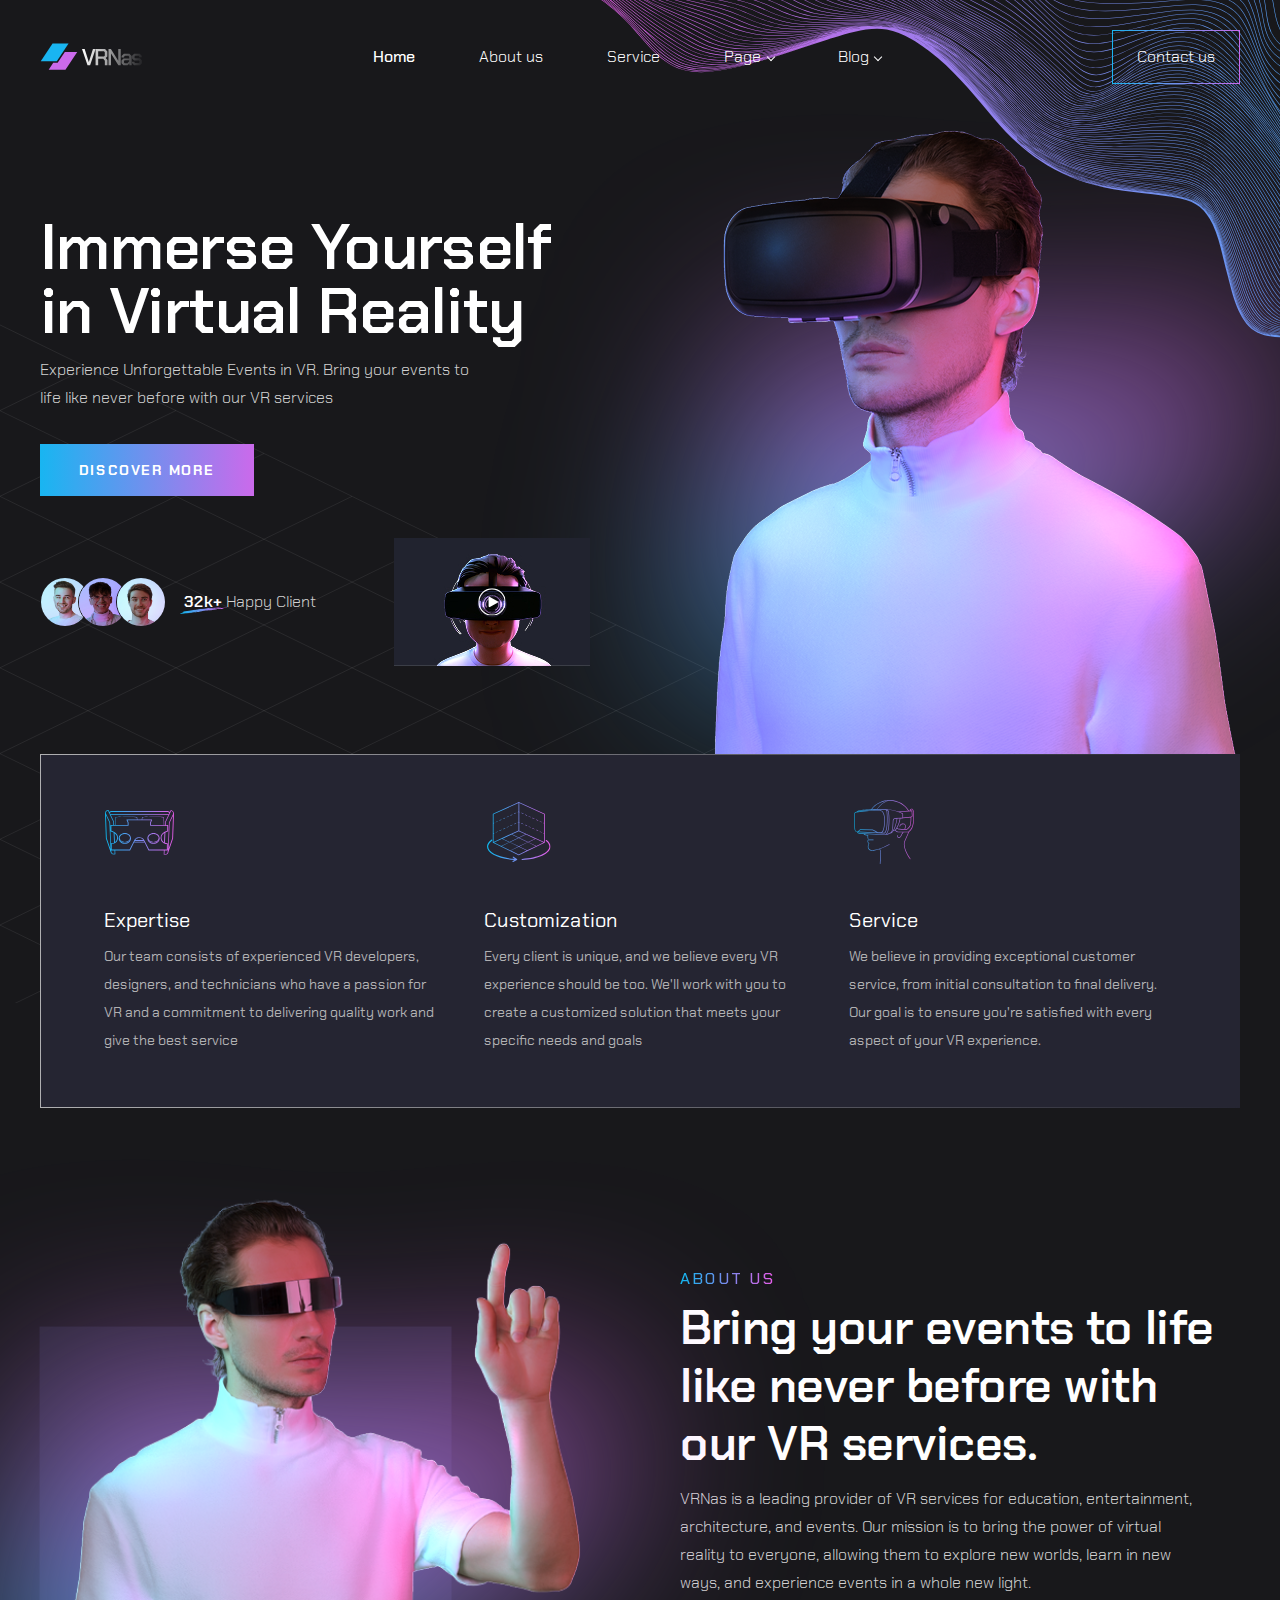
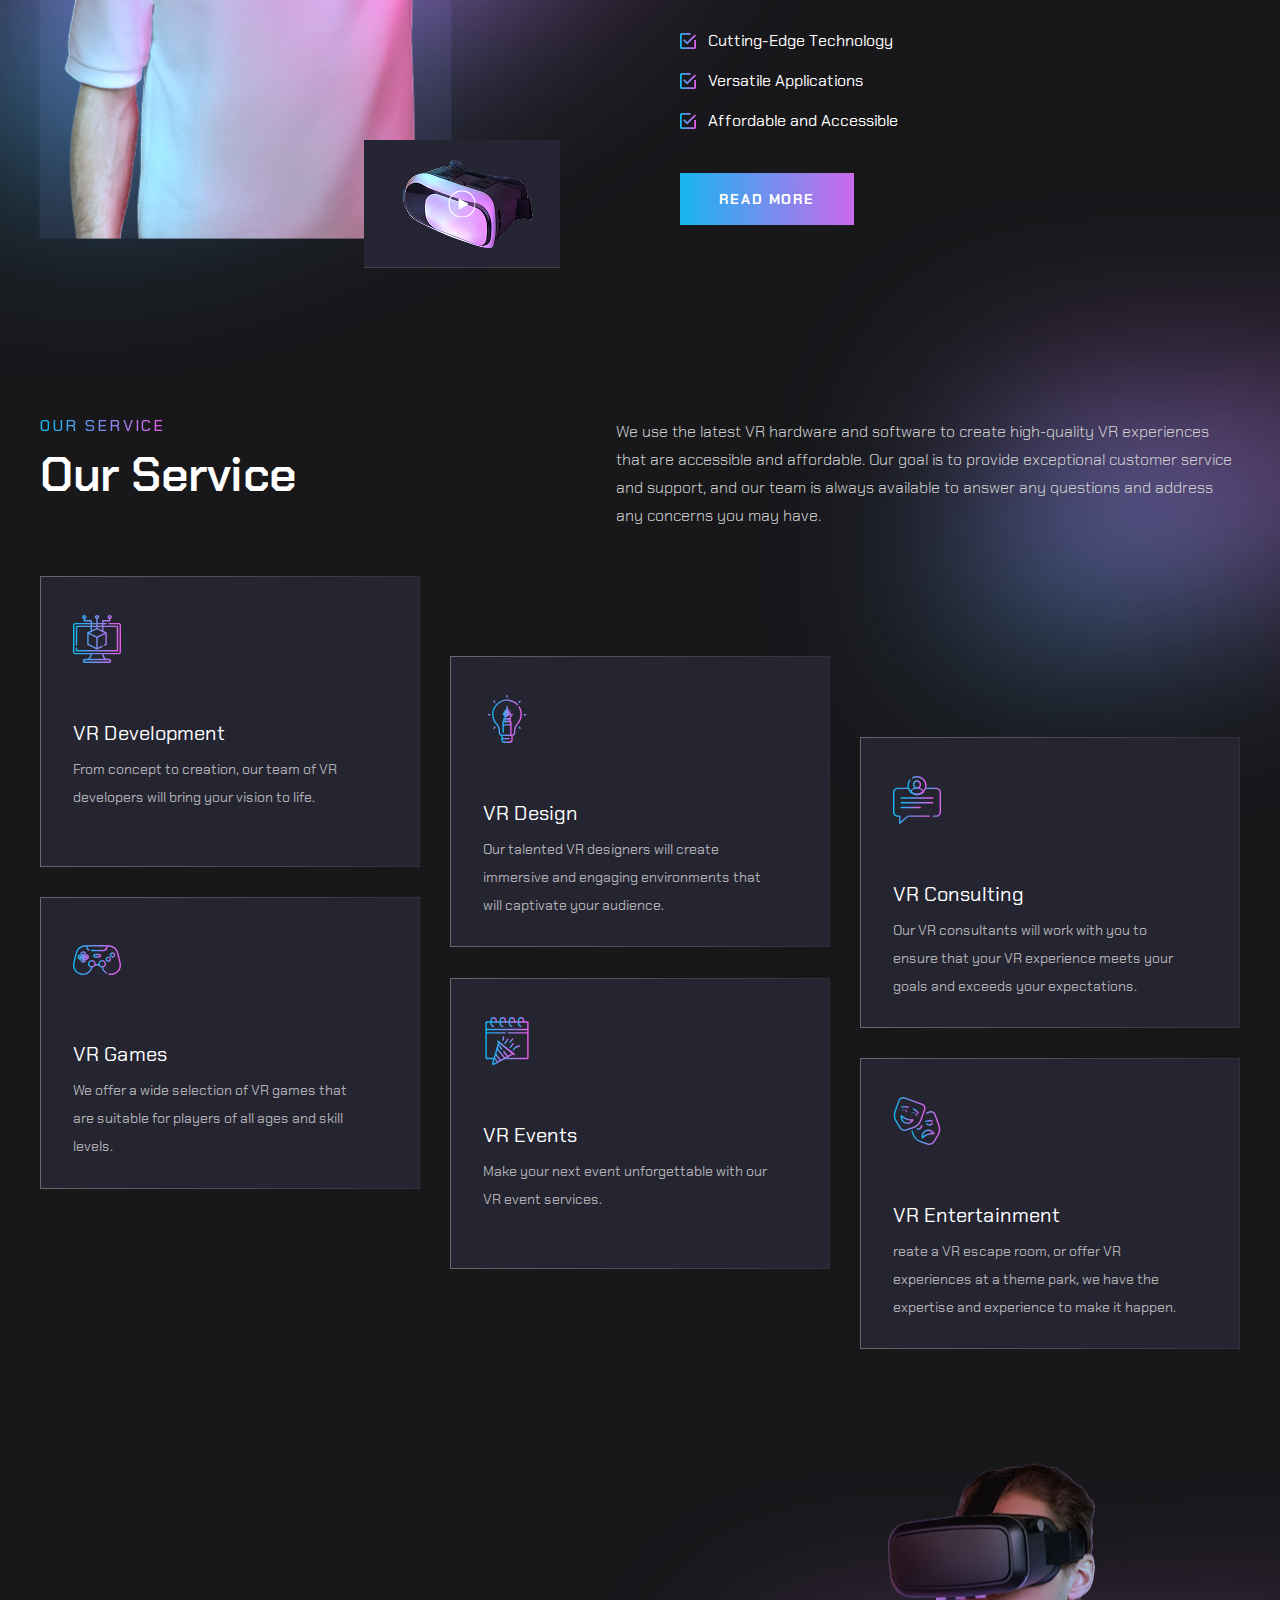
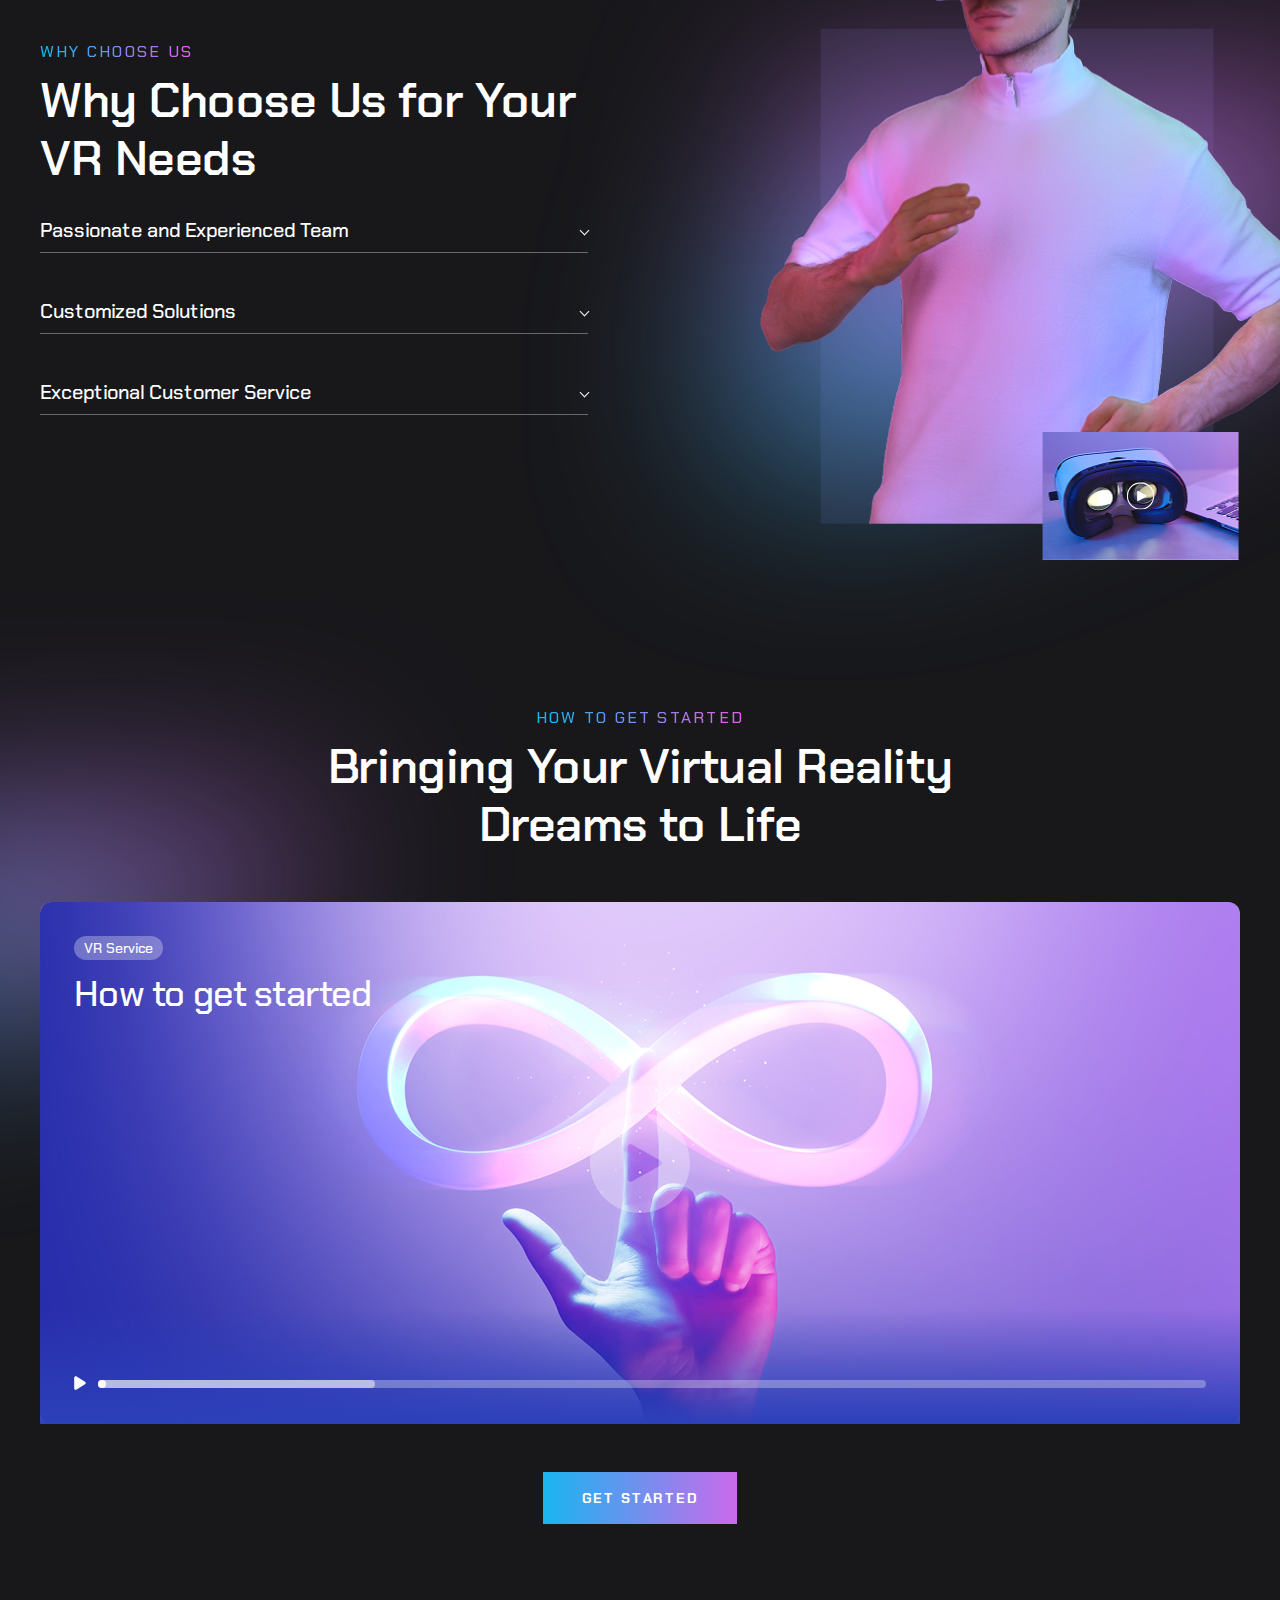
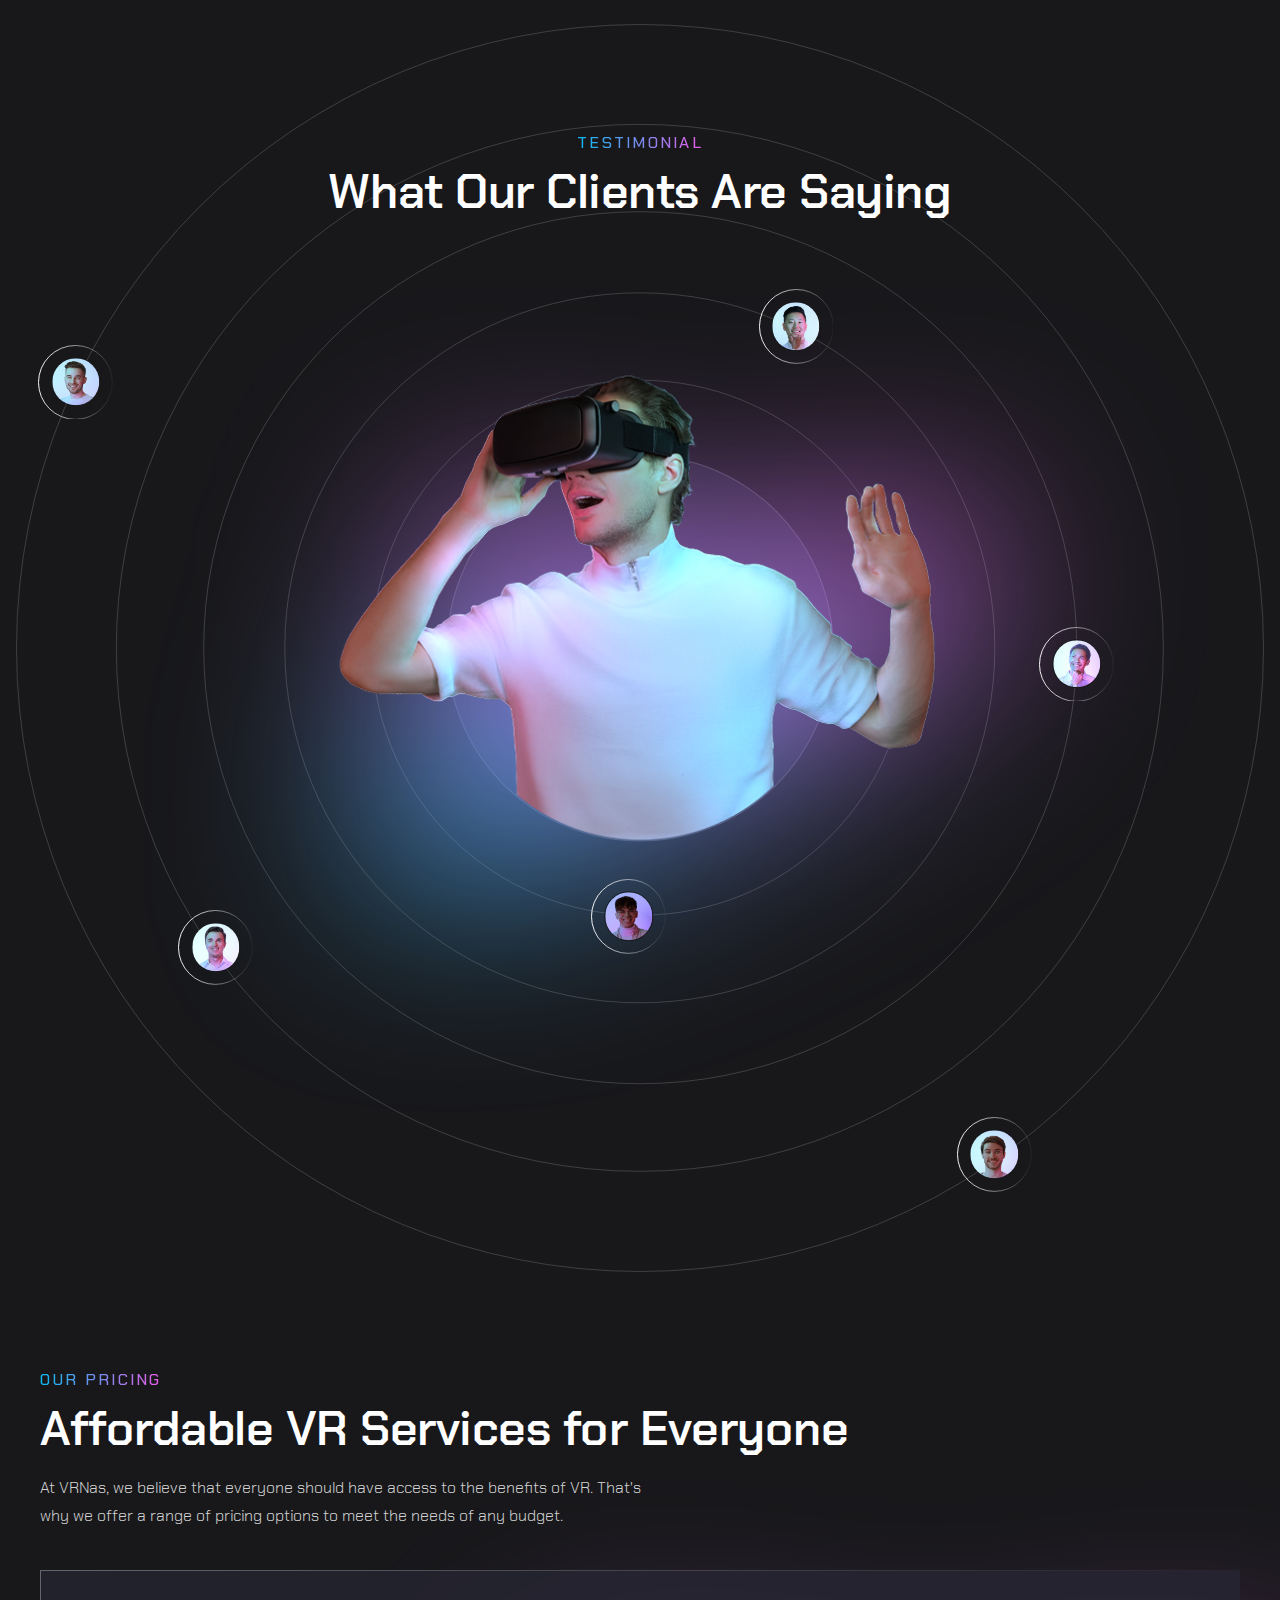
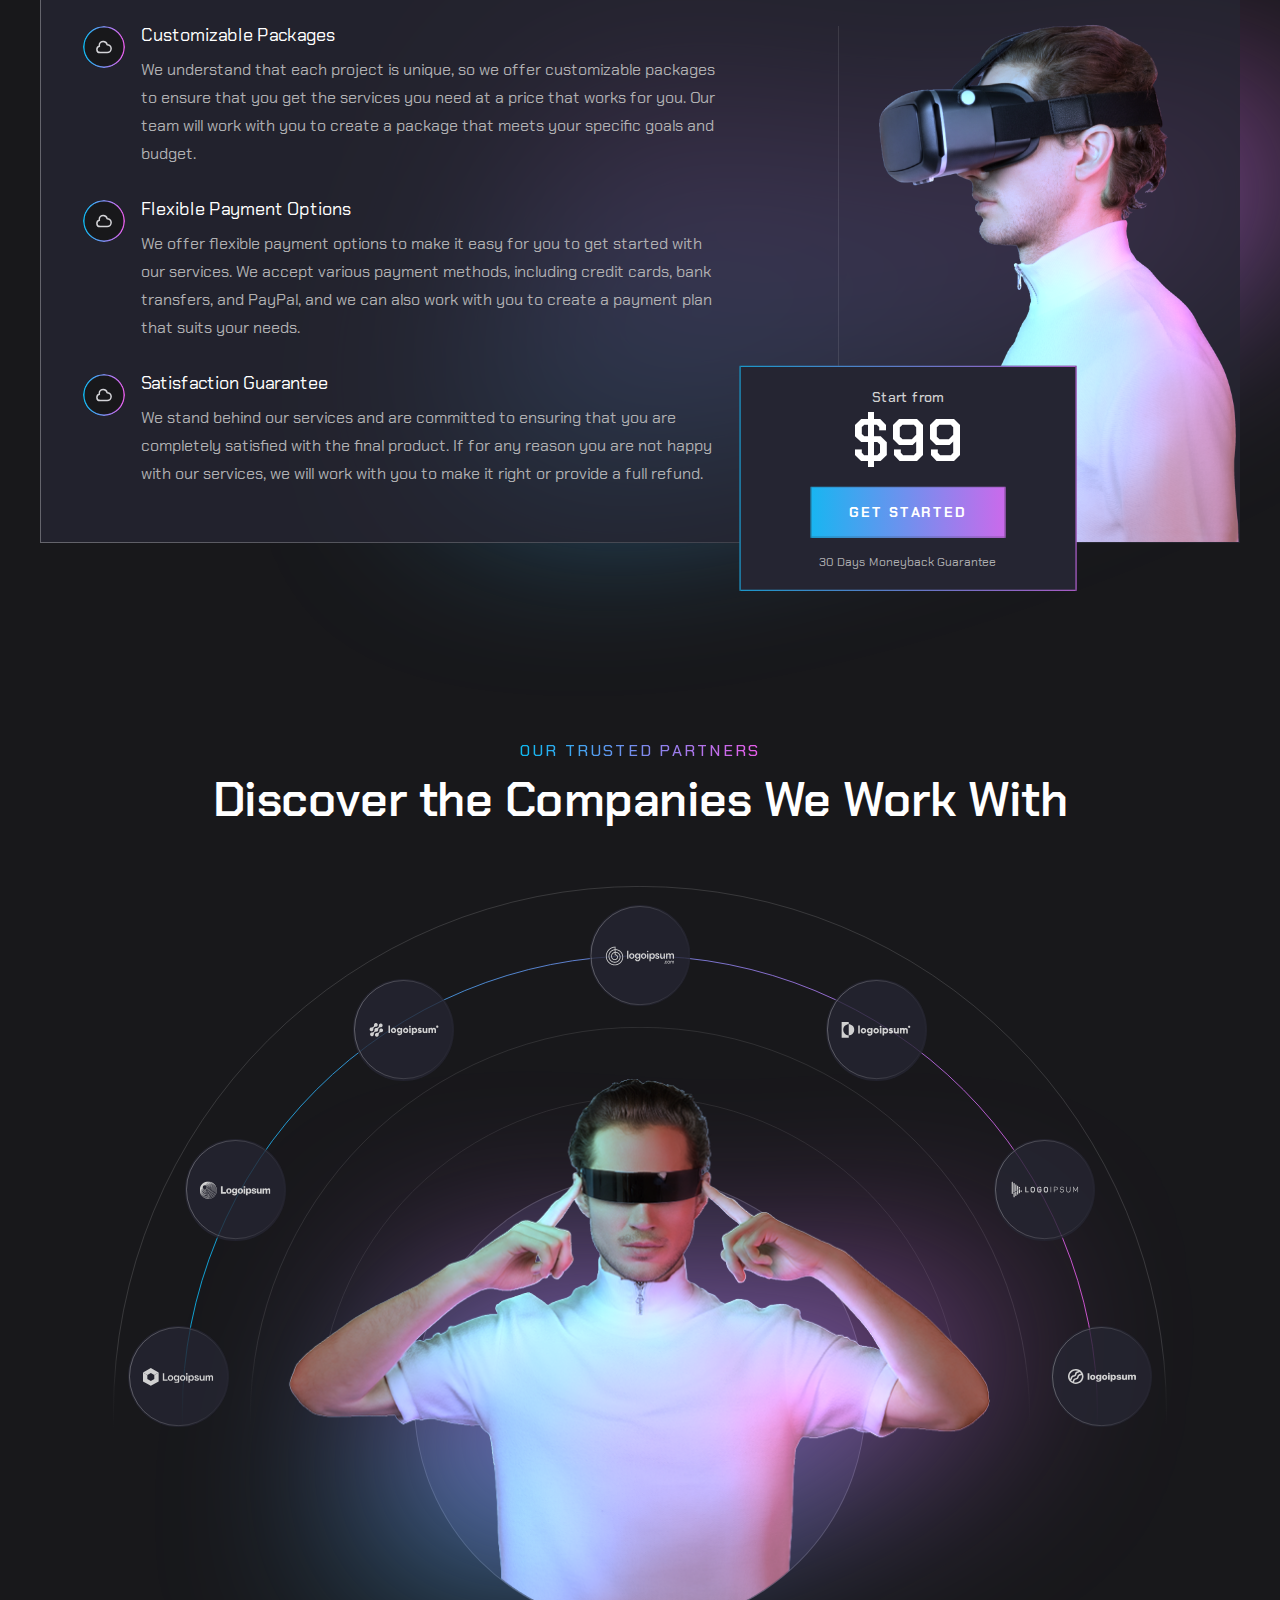
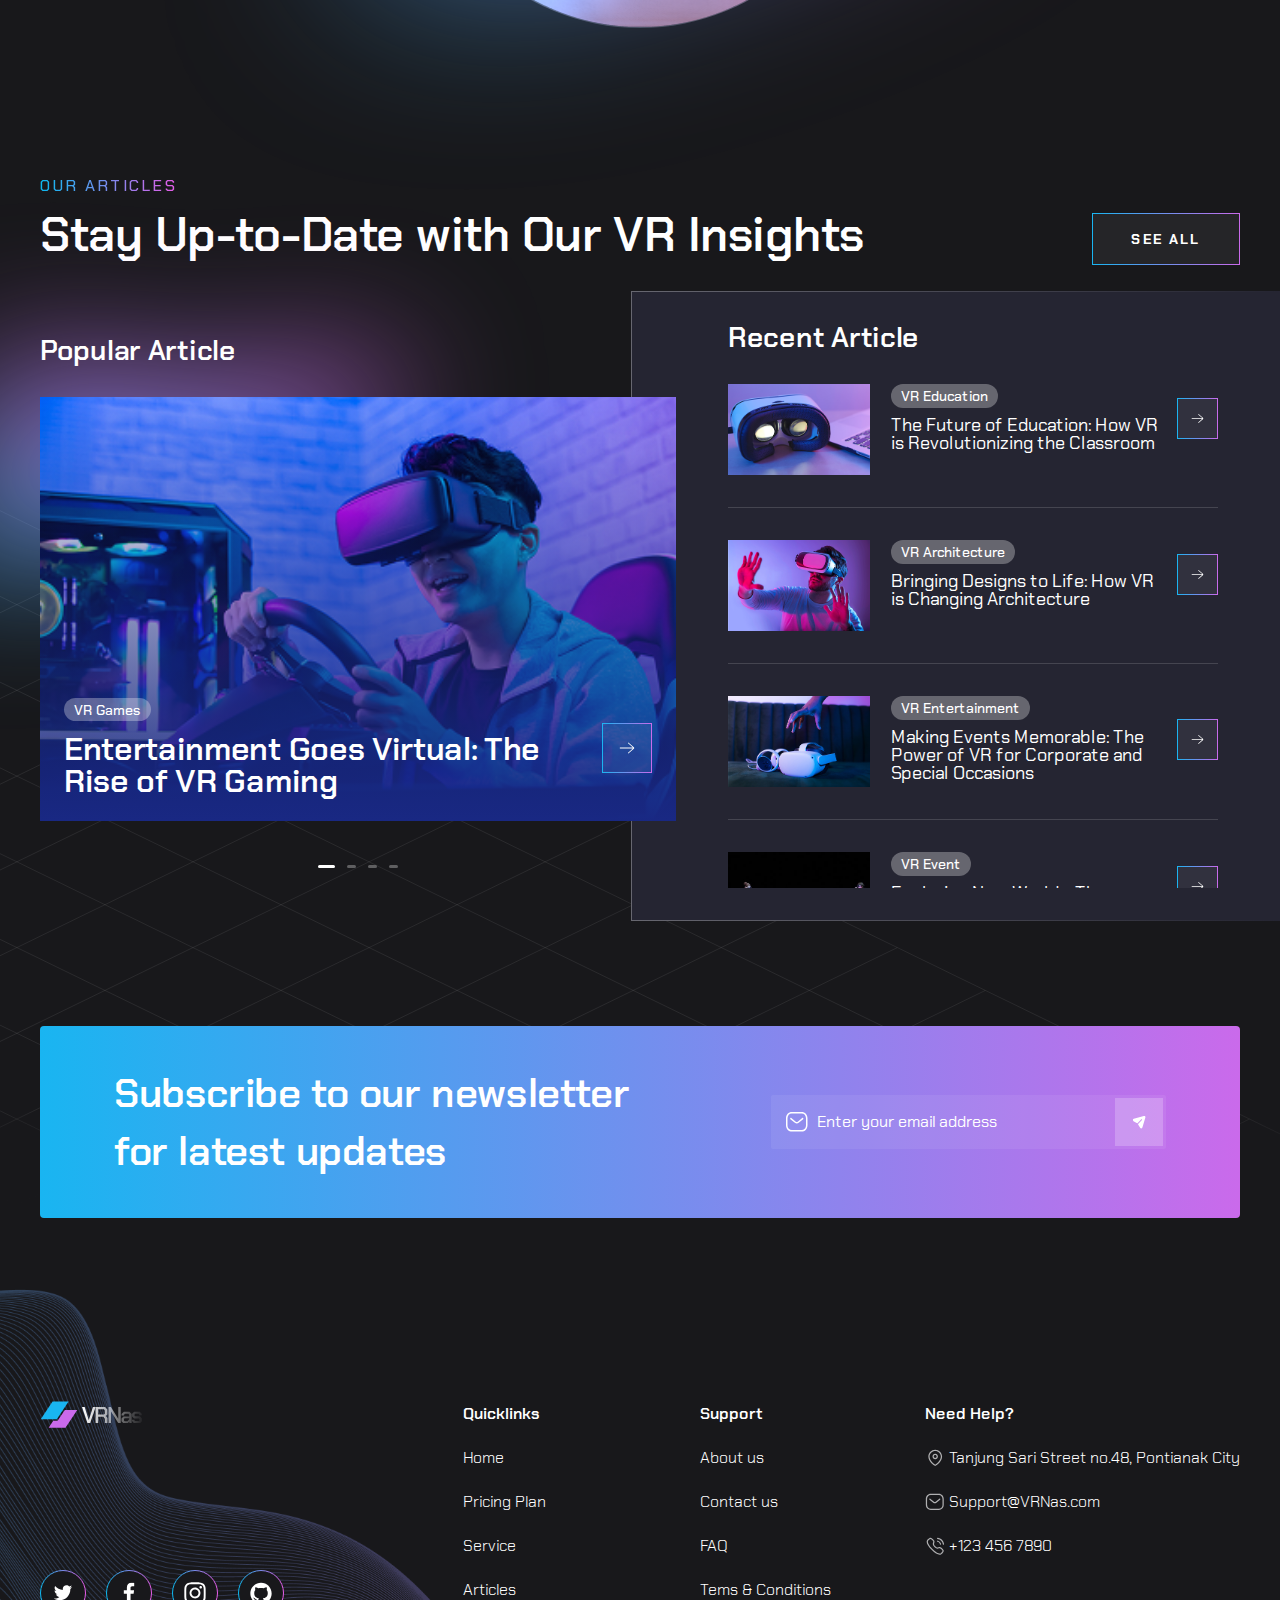
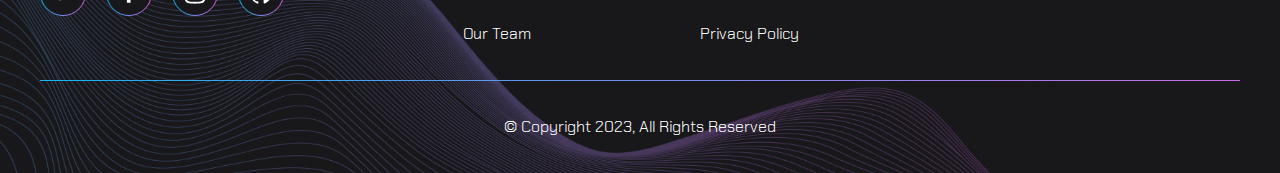
==== commit 454913f3: "service page" ====
--- a/index.html
+++ b/index.html
@@ -262,7 +262,7 @@
                         </div>
                         <p class="services__offer">We use the latest VR hardware and software to create high-quality VR experiences that are accessible and affordable. Our goal is to provide exceptional customer service and support, and our team is always available to answer any questions and address any concerns you may have.</p>
                     </div>
-                    <section class="services__services">
+                    <div class="services__services">
                         <article class="services__service service">
                             <div class="service__icon">
                                 <img src="img/content-icons/development.svg" alt="icon">
@@ -340,7 +340,7 @@
                                 <a href="#" class="service__more grad-button">LEARN MORE</a>
                             </div>
                         </article>
-                    </section>
+                    </div>
                 </div>
             </section>
 
@@ -906,7 +906,7 @@
                             <p class="articles__tag tag">OUR ARTICLES</p>
                             <h2 class="articles__title title">Stay Up-to-Date with Our VR Insights</h2>
                         </div>
-                        <a href="#" class="articles__link-all">see all</a>
+                        <a href="#" class="articles__link-all border-button">see all</a>
                     </div>
                     <div class="articles__row">
                         <div class="articles__slider-block">
--- a/css/index.css
+++ b/css/index.css
@@ -754,6 +754,11 @@
 }
 .video-link__play-icon {
   position: absolute;
+  left: 50%;
+  top: 50%;
+  -webkit-transform: translate(-50%, -50%);
+      -ms-transform: translate(-50%, -50%);
+          transform: translate(-50%, -50%);
   width: 14%;
 }
 .video-link__play-icon svg {
@@ -1334,13 +1339,15 @@
   gap: 3.75em;
   background-color: #252532;
   border: 1px solid transparent;
-  -o-border-image: linear-gradient(90deg, rgba(255, 255, 255, 0.3), transparent) 1;
-     border-image: -webkit-gradient(linear, left top, right top, from(rgba(255, 255, 255, 0.3)), to(transparent)) 1;
-     border-image: linear-gradient(90deg, rgba(255, 255, 255, 0.3), transparent) 1;
+  -o-border-image: linear-gradient(90deg, rgba(255, 255, 255, 0.3), rgba(255, 255, 255, 0.05)) 1;
+     border-image: -webkit-gradient(linear, left top, right top, from(rgba(255, 255, 255, 0.3)), to(rgba(255, 255, 255, 0.05))) 1;
+     border-image: linear-gradient(90deg, rgba(255, 255, 255, 0.3), rgba(255, 255, 255, 0.05)) 1;
   padding: 2.375em 3.5em 1.56em 2em;
   position: relative;
   overflow: hidden;
   cursor: pointer;
+  -webkit-transition: 0.3s;
+  transition: 0.3s;
 }
 .service__icon {
   width: 3em;
@@ -1407,6 +1414,63 @@
       -ms-transform: translate(0, 0);
           transform: translate(0, 0);
   opacity: 1;
+}
+
+.tag {
+  font-weight: 500;
+  font-size: 1rem;
+  letter-spacing: 0.14em;
+  text-transform: uppercase;
+  background: -webkit-gradient(linear, left top, right top, from(#0cbaf1), to(#e95ce9)) text;
+  background: linear-gradient(90deg, #0cbaf1, #e95ce9) text;
+  color: transparent;
+}
+
+.title {
+  font-weight: 600;
+  font-size: 3rem;
+  line-height: 121%;
+  letter-spacing: -0.01em;
+  color: #ffffff;
+}
+@media (max-width: 500px) {
+  .title {
+    font-size: 2rem;
+  }
+}
+
+.grad-button {
+  font-weight: 700;
+  font-size: 0.875rem;
+  line-height: 100%;
+  letter-spacing: 0.11em;
+  text-transform: uppercase;
+  text-align: center;
+  color: #ffffff;
+  padding: 1.28em 2.71em;
+  background-color: rgba(255, 255, 255, 0.06);
+  border: 1px solid transparent;
+  -o-border-image: linear-gradient(90deg, #19B5F1, #CA6AEB) 1;
+     border-image: -webkit-gradient(linear, left top, right top, from(#19B5F1), to(#CA6AEB)) 1;
+     border-image: linear-gradient(90deg, #19B5F1, #CA6AEB) 1;
+  position: relative;
+  z-index: 0;
+}
+.grad-button:after {
+  content: "";
+  position: absolute;
+  top: 0;
+  left: 0;
+  width: 100%;
+  height: 100%;
+  z-index: -1;
+  background: -webkit-gradient(linear, left top, right top, from(#19B5F1), to(#CA6AEB));
+  background: linear-gradient(90deg, #19B5F1, #CA6AEB);
+  -webkit-transition: 0.3s;
+  transition: 0.3s;
+}
+.grad-button:hover:after {
+  opacity: 0;
 }
 
 .services {
@@ -1612,6 +1676,15 @@
   font-size: 1rem;
   width: 100%;
 }
+.spoiler._open .spoiler__title:after {
+  -webkit-transform: rotate(580deg);
+      -ms-transform: rotate(580deg);
+          transform: rotate(580deg);
+}
+.spoiler._open .spoiler__body {
+  height: auto;
+  padding: 0.75em 0 0 0;
+}
 .spoiler__title {
   width: 100%;
   font-weight: 500;
@@ -1630,7 +1703,7 @@
   -webkit-box-align: center;
       -ms-flex-align: center;
           align-items: center;
-  gap: 0.5em;
+  gap: 1em;
 }
 .spoiler__title:after {
   content: "";
@@ -1644,16 +1717,14 @@
           transform: rotate(45deg);
   -webkit-transition: 0.3s;
   transition: 0.3s;
-}
-.spoiler__title._active:after {
-  -webkit-transform: rotate(580deg);
-      -ms-transform: rotate(580deg);
-          transform: rotate(580deg);
+  -webkit-box-flex: 0;
+      -ms-flex: 0 0 auto;
+          flex: 0 0 auto;
 }
 .spoiler__body {
   height: 0;
   overflow: hidden;
-  padding: 0.75em 0 0 0;
+  padding: 0;
   -webkit-transition: all 0.3s ease;
   transition: all 0.3s ease;
 }
@@ -1980,6 +2051,29 @@
   background-color: rgb(255, 255, 255);
 }
 
+.tag {
+  font-weight: 500;
+  font-size: 1rem;
+  letter-spacing: 0.14em;
+  text-transform: uppercase;
+  background: -webkit-gradient(linear, left top, right top, from(#0cbaf1), to(#e95ce9)) text;
+  background: linear-gradient(90deg, #0cbaf1, #e95ce9) text;
+  color: transparent;
+}
+
+.title {
+  font-weight: 600;
+  font-size: 3rem;
+  line-height: 121%;
+  letter-spacing: -0.01em;
+  color: #ffffff;
+}
+@media (max-width: 500px) {
+  .title {
+    font-size: 2rem;
+  }
+}
+
 .video-presentation {
   font-size: 1rem;
   width: 100%;
@@ -2053,6 +2147,53 @@
 
 .video-presentation {
   margin: 0 0 6.25rem 0;
+}
+
+.tag {
+  font-weight: 500;
+  font-size: 1rem;
+  letter-spacing: 0.14em;
+  text-transform: uppercase;
+  background: -webkit-gradient(linear, left top, right top, from(#0cbaf1), to(#e95ce9)) text;
+  background: linear-gradient(90deg, #0cbaf1, #e95ce9) text;
+  color: transparent;
+}
+
+.title {
+  font-weight: 600;
+  font-size: 3rem;
+  line-height: 121%;
+  letter-spacing: -0.01em;
+  color: #ffffff;
+}
+@media (max-width: 500px) {
+  .title {
+    font-size: 2rem;
+  }
+}
+
+.avatar {
+  border-radius: 100%;
+  border: 1px solid #18181B;
+  overflow: hidden;
+  position: relative;
+}
+.avatar:after {
+  content: "";
+  width: 100%;
+  height: 0;
+  padding-top: 100%;
+}
+.avatar img {
+  position: absolute;
+  left: 0;
+  top: 0;
+  width: 100%;
+  height: 100%;
+  -o-object-fit: cover;
+     object-fit: cover;
+  -o-object-position: center top;
+     object-position: center top;
 }
 
 .comments-presentation {
@@ -2501,6 +2642,63 @@
   }
 }
 
+.tag {
+  font-weight: 500;
+  font-size: 1rem;
+  letter-spacing: 0.14em;
+  text-transform: uppercase;
+  background: -webkit-gradient(linear, left top, right top, from(#0cbaf1), to(#e95ce9)) text;
+  background: linear-gradient(90deg, #0cbaf1, #e95ce9) text;
+  color: transparent;
+}
+
+.title {
+  font-weight: 600;
+  font-size: 3rem;
+  line-height: 121%;
+  letter-spacing: -0.01em;
+  color: #ffffff;
+}
+@media (max-width: 500px) {
+  .title {
+    font-size: 2rem;
+  }
+}
+
+.grad-button {
+  font-weight: 700;
+  font-size: 0.875rem;
+  line-height: 100%;
+  letter-spacing: 0.11em;
+  text-transform: uppercase;
+  text-align: center;
+  color: #ffffff;
+  padding: 1.28em 2.71em;
+  background-color: rgba(255, 255, 255, 0.06);
+  border: 1px solid transparent;
+  -o-border-image: linear-gradient(90deg, #19B5F1, #CA6AEB) 1;
+     border-image: -webkit-gradient(linear, left top, right top, from(#19B5F1), to(#CA6AEB)) 1;
+     border-image: linear-gradient(90deg, #19B5F1, #CA6AEB) 1;
+  position: relative;
+  z-index: 0;
+}
+.grad-button:after {
+  content: "";
+  position: absolute;
+  top: 0;
+  left: 0;
+  width: 100%;
+  height: 100%;
+  z-index: -1;
+  background: -webkit-gradient(linear, left top, right top, from(#19B5F1), to(#CA6AEB));
+  background: linear-gradient(90deg, #19B5F1, #CA6AEB);
+  -webkit-transition: 0.3s;
+  transition: 0.3s;
+}
+.grad-button:hover:after {
+  opacity: 0;
+}
+
 .advantages {
   font-size: 1rem;
   width: 100%;
@@ -2803,6 +3001,29 @@
   margin: 0 0 12.5rem 0;
 }
 
+.tag {
+  font-weight: 500;
+  font-size: 1rem;
+  letter-spacing: 0.14em;
+  text-transform: uppercase;
+  background: -webkit-gradient(linear, left top, right top, from(#0cbaf1), to(#e95ce9)) text;
+  background: linear-gradient(90deg, #0cbaf1, #e95ce9) text;
+  color: transparent;
+}
+
+.title {
+  font-weight: 600;
+  font-size: 3rem;
+  line-height: 121%;
+  letter-spacing: -0.01em;
+  color: #ffffff;
+}
+@media (max-width: 500px) {
+  .title {
+    font-size: 2rem;
+  }
+}
+
 .partners {
   font-size: 1rem;
   width: 100%;
@@ -2964,6 +3185,16 @@
   transition: 0.3s;
   border: 1px solid transparent;
 }
+@media (max-width: 600px) {
+  .partners__link {
+    width: 12%;
+  }
+}
+@media (max-width: 460px) {
+  .partners__link {
+    width: 15%;
+  }
+}
 .partners__link:after {
   content: "";
   width: 100%;
@@ -3078,89 +3309,7 @@
           align-items: center;
 }
 
-.articles {
-  width: 100%;
-  position: relative;
-  margin: 0 0 9.375rem 0;
-}
-.articles__net-decor {
-  width: 90rem;
-  position: absolute;
-  left: 0;
-  top: 42.7%;
-  z-index: -1;
-}
-.articles ._container {
-  display: -webkit-box;
-  display: -ms-flexbox;
-  display: flex;
-  -webkit-box-orient: vertical;
-  -webkit-box-direction: normal;
-      -ms-flex-direction: column;
-          flex-direction: column;
-  -webkit-box-pack: start;
-      -ms-flex-pack: start;
-          justify-content: flex-start;
-  -webkit-box-align: start;
-      -ms-flex-align: start;
-          align-items: flex-start;
-  gap: 4.5rem;
-}
-@media (max-width: 640px) {
-  .articles ._container {
-    gap: 2.5rem;
-  }
-}
-.articles__header {
-  width: 100%;
-  display: -webkit-box;
-  display: -ms-flexbox;
-  display: flex;
-  -webkit-box-pack: justify;
-      -ms-flex-pack: justify;
-          justify-content: space-between;
-  -webkit-box-align: end;
-      -ms-flex-align: end;
-          align-items: flex-end;
-  gap: 1rem;
-}
-@media (max-width: 640px) {
-  .articles__header {
-    -webkit-box-orient: vertical;
-    -webkit-box-direction: normal;
-        -ms-flex-direction: column;
-            flex-direction: column;
-    -webkit-box-pack: start;
-        -ms-flex-pack: start;
-            justify-content: flex-start;
-    -webkit-box-align: start;
-        -ms-flex-align: start;
-            align-items: flex-start;
-    gap: 1.5rem;
-  }
-}
-@media (max-width: 430px) {
-  .articles__header {
-    display: contents;
-  }
-}
-.articles__head {
-  display: -webkit-box;
-  display: -ms-flexbox;
-  display: flex;
-  -webkit-box-orient: vertical;
-  -webkit-box-direction: normal;
-      -ms-flex-direction: column;
-          flex-direction: column;
-  -webkit-box-pack: start;
-      -ms-flex-pack: start;
-          justify-content: flex-start;
-  -webkit-box-align: start;
-      -ms-flex-align: start;
-          align-items: flex-start;
-  gap: 0.75rem;
-}
-.articles__link-all {
+.border-button {
   font-weight: 700;
   font-size: 0.875rem;
   line-height: 100%;
@@ -3178,7 +3327,7 @@
      border-image: -webkit-gradient(linear, left top, right top, from(#19B5F1), to(#CA6AEB)) 1;
      border-image: linear-gradient(90deg, #19B5F1, #CA6AEB) 1;
 }
-.articles__link-all:after {
+.border-button:after {
   content: "";
   position: absolute;
   left: 0;
@@ -3192,8 +3341,91 @@
   opacity: 0;
   z-index: -1;
 }
-.articles__link-all:hover:after {
+.border-button:hover:after {
   opacity: 1;
+}
+
+.articles {
+  width: 100%;
+  position: relative;
+  margin: 0 0 9.375rem 0;
+}
+.articles__net-decor {
+  width: 90rem;
+  position: absolute;
+  left: 0;
+  top: 42.7%;
+  z-index: -1;
+}
+.articles ._container {
+  display: -webkit-box;
+  display: -ms-flexbox;
+  display: flex;
+  -webkit-box-orient: vertical;
+  -webkit-box-direction: normal;
+      -ms-flex-direction: column;
+          flex-direction: column;
+  -webkit-box-pack: start;
+      -ms-flex-pack: start;
+          justify-content: flex-start;
+  -webkit-box-align: start;
+      -ms-flex-align: start;
+          align-items: flex-start;
+  gap: 4.5rem;
+}
+@media (max-width: 640px) {
+  .articles ._container {
+    gap: 2.5rem;
+  }
+}
+.articles__header {
+  width: 100%;
+  display: -webkit-box;
+  display: -ms-flexbox;
+  display: flex;
+  -webkit-box-pack: justify;
+      -ms-flex-pack: justify;
+          justify-content: space-between;
+  -webkit-box-align: end;
+      -ms-flex-align: end;
+          align-items: flex-end;
+  gap: 1rem;
+}
+@media (max-width: 640px) {
+  .articles__header {
+    -webkit-box-orient: vertical;
+    -webkit-box-direction: normal;
+        -ms-flex-direction: column;
+            flex-direction: column;
+    -webkit-box-pack: start;
+        -ms-flex-pack: start;
+            justify-content: flex-start;
+    -webkit-box-align: start;
+        -ms-flex-align: start;
+            align-items: flex-start;
+    gap: 1.5rem;
+  }
+}
+@media (max-width: 430px) {
+  .articles__header {
+    display: contents;
+  }
+}
+.articles__head {
+  display: -webkit-box;
+  display: -ms-flexbox;
+  display: flex;
+  -webkit-box-orient: vertical;
+  -webkit-box-direction: normal;
+      -ms-flex-direction: column;
+          flex-direction: column;
+  -webkit-box-pack: start;
+      -ms-flex-pack: start;
+          justify-content: flex-start;
+  -webkit-box-align: start;
+      -ms-flex-align: start;
+          align-items: flex-start;
+  gap: 0.75rem;
 }
 @media (max-width: 640px) {
   .articles__link-all {
